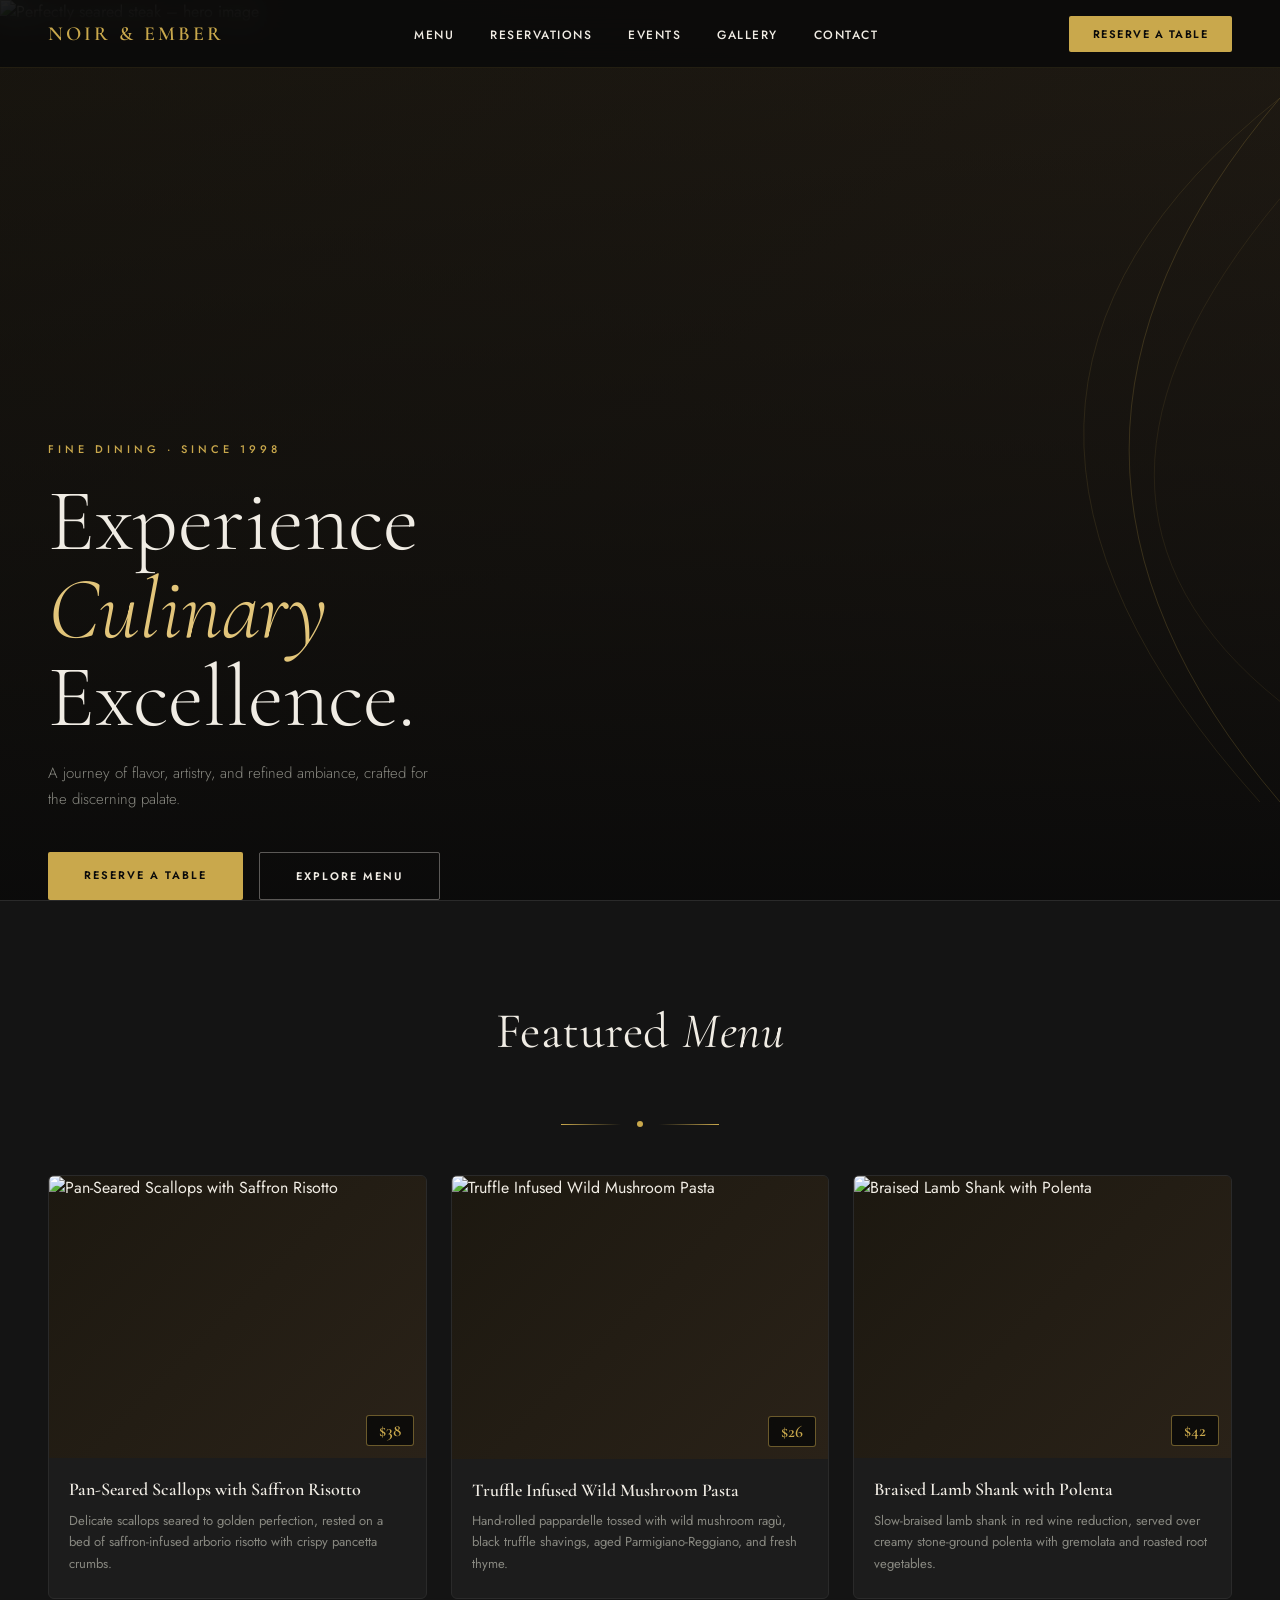
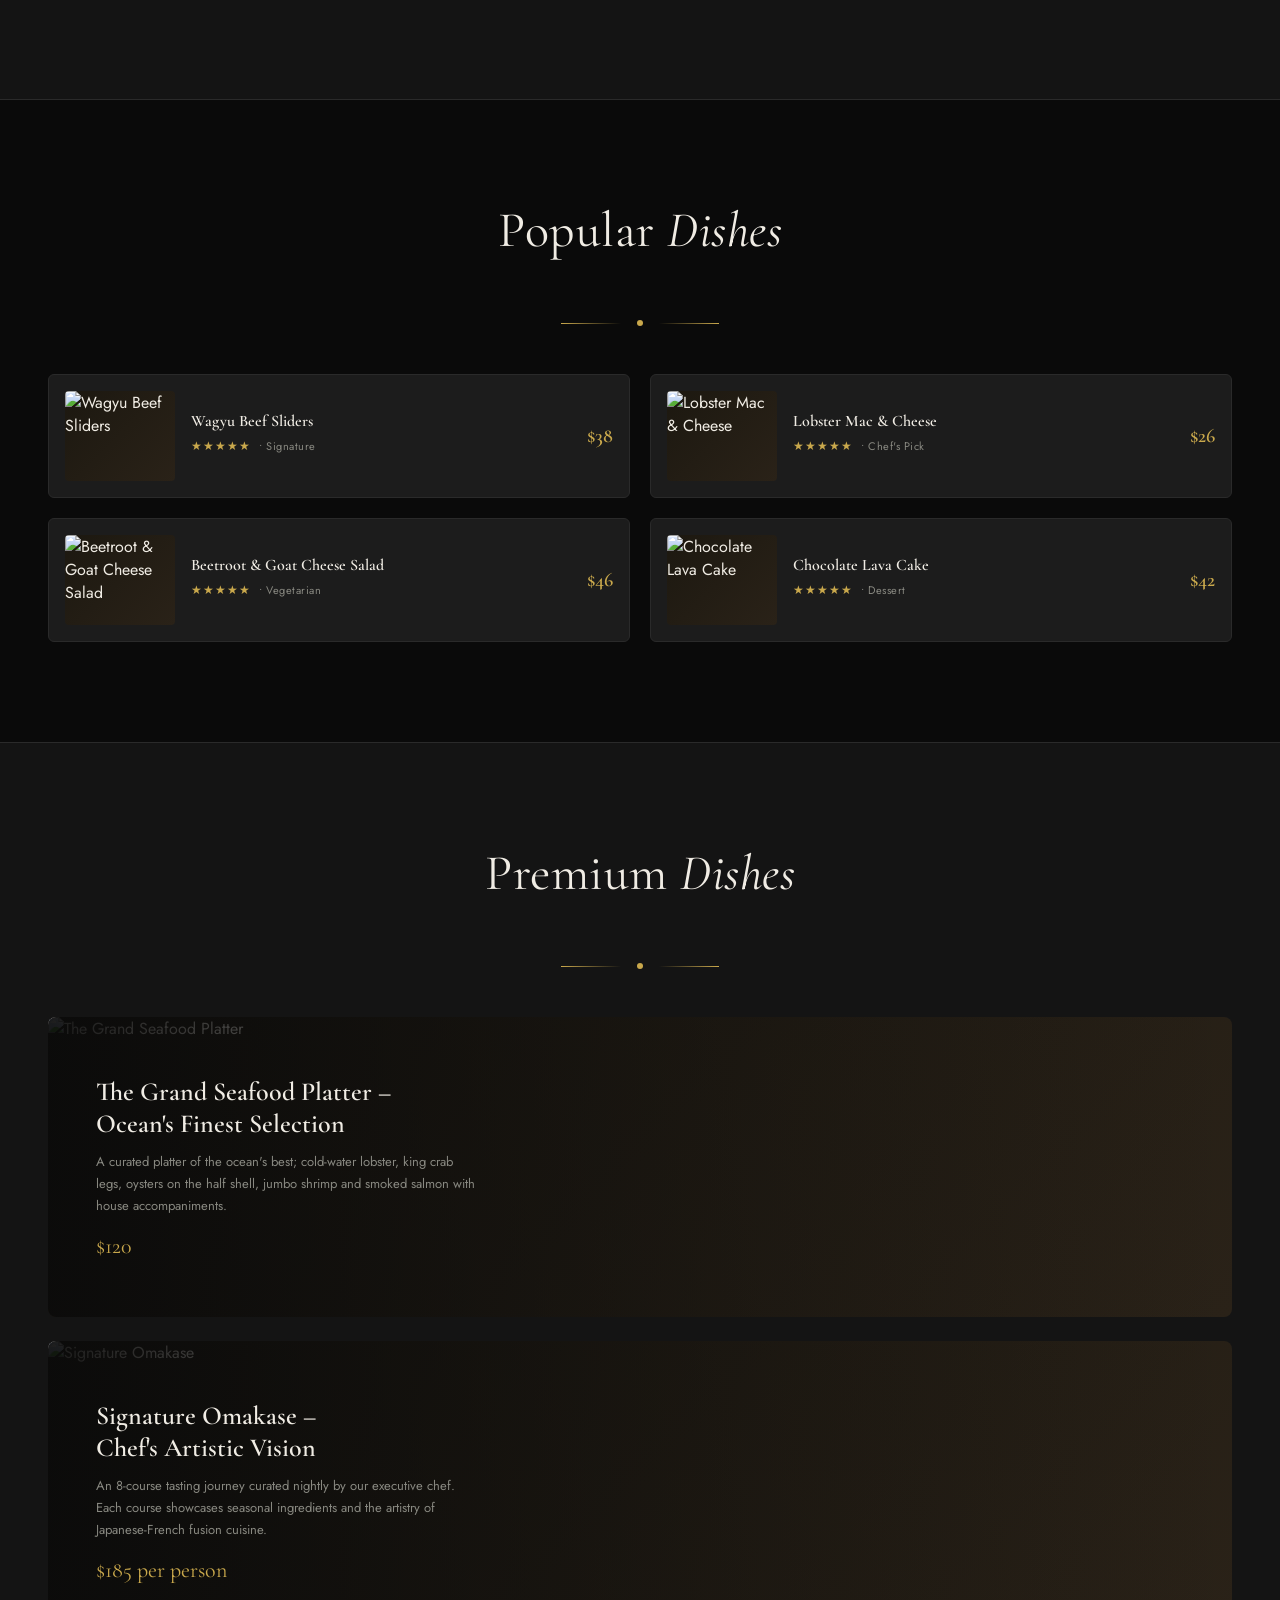
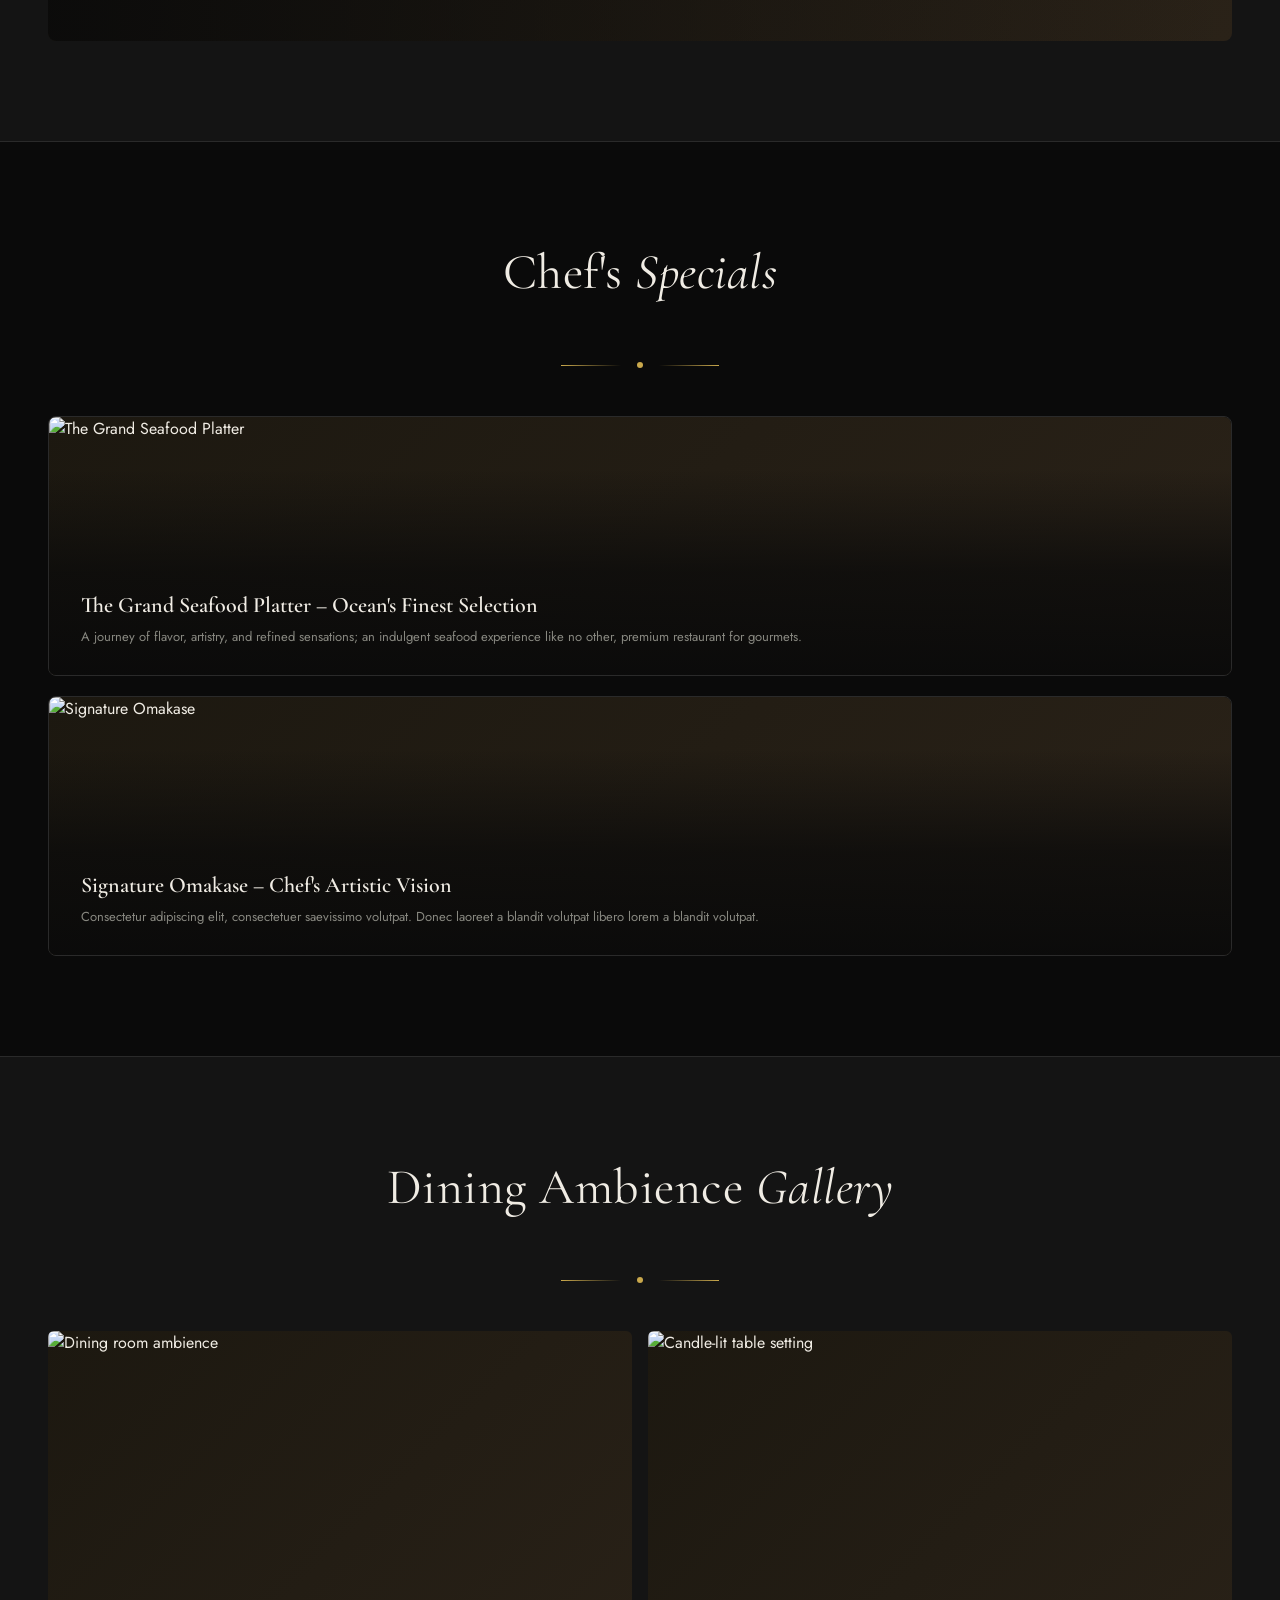
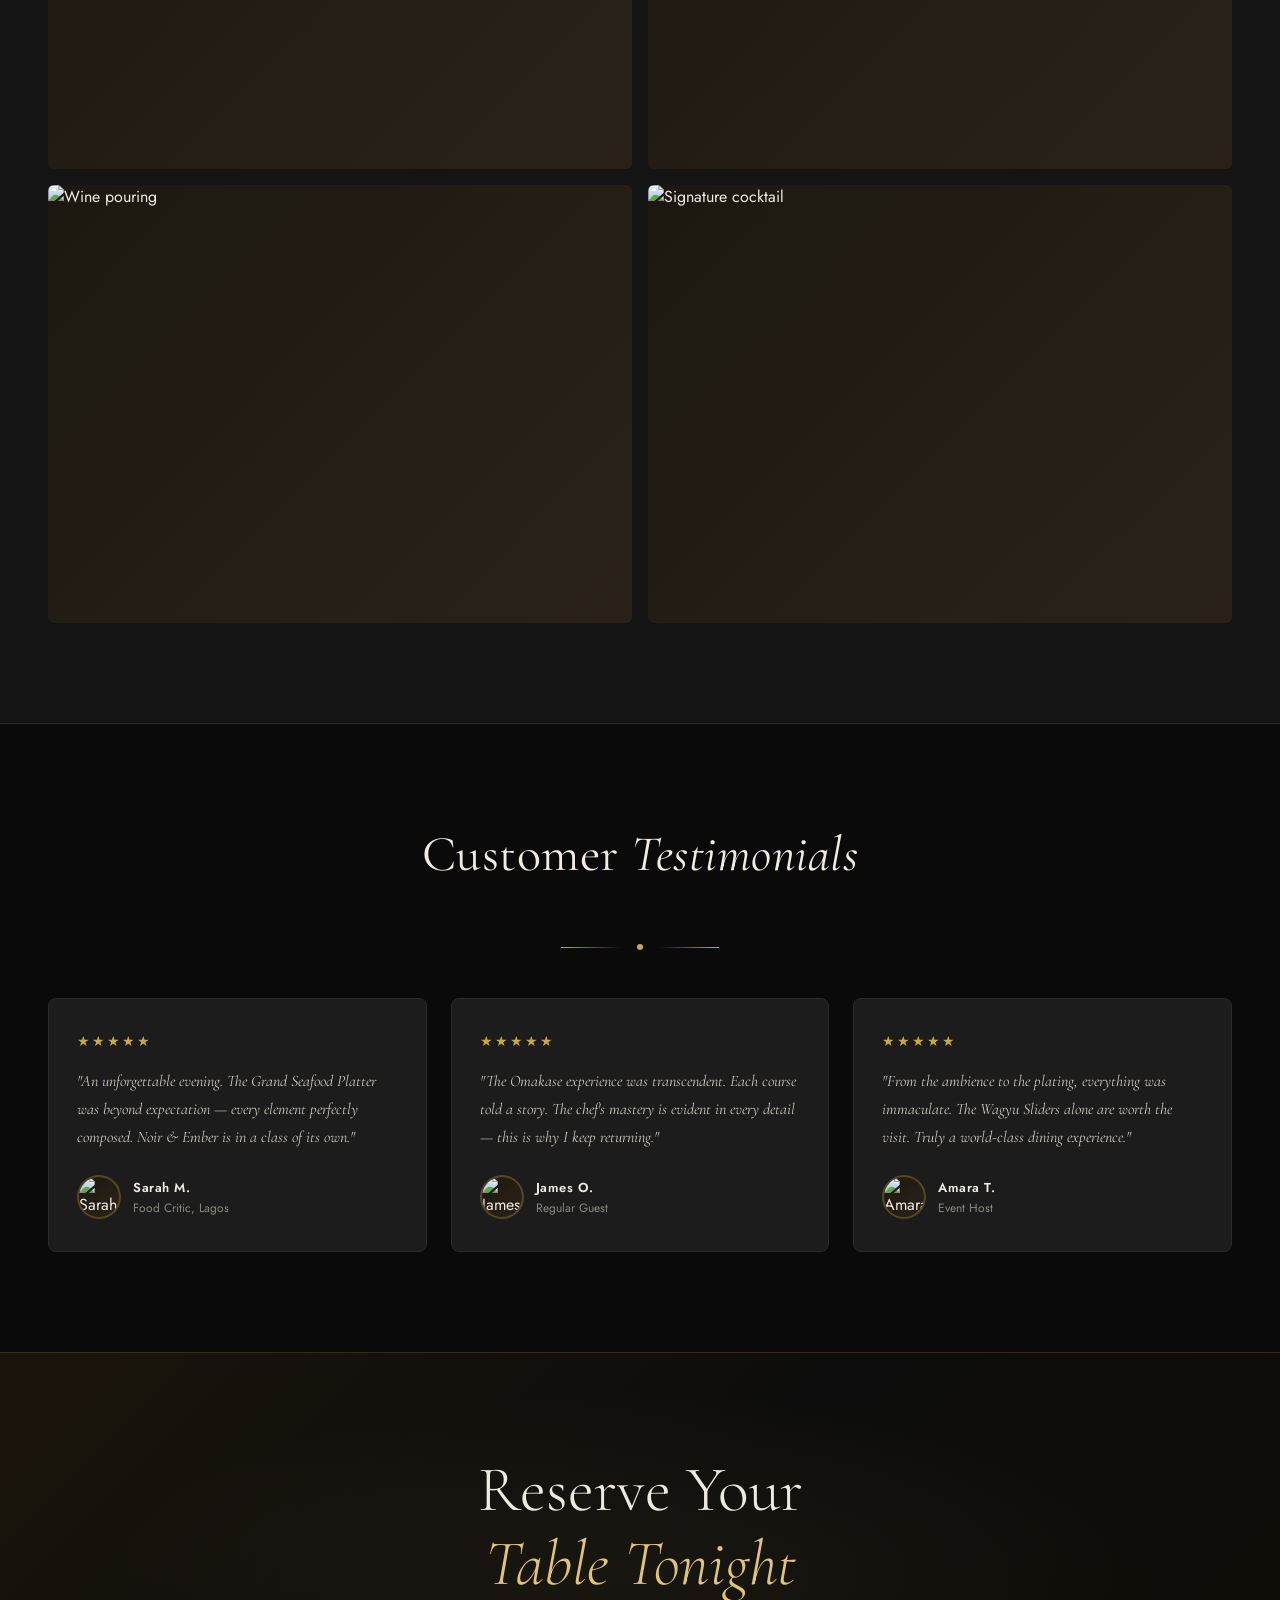
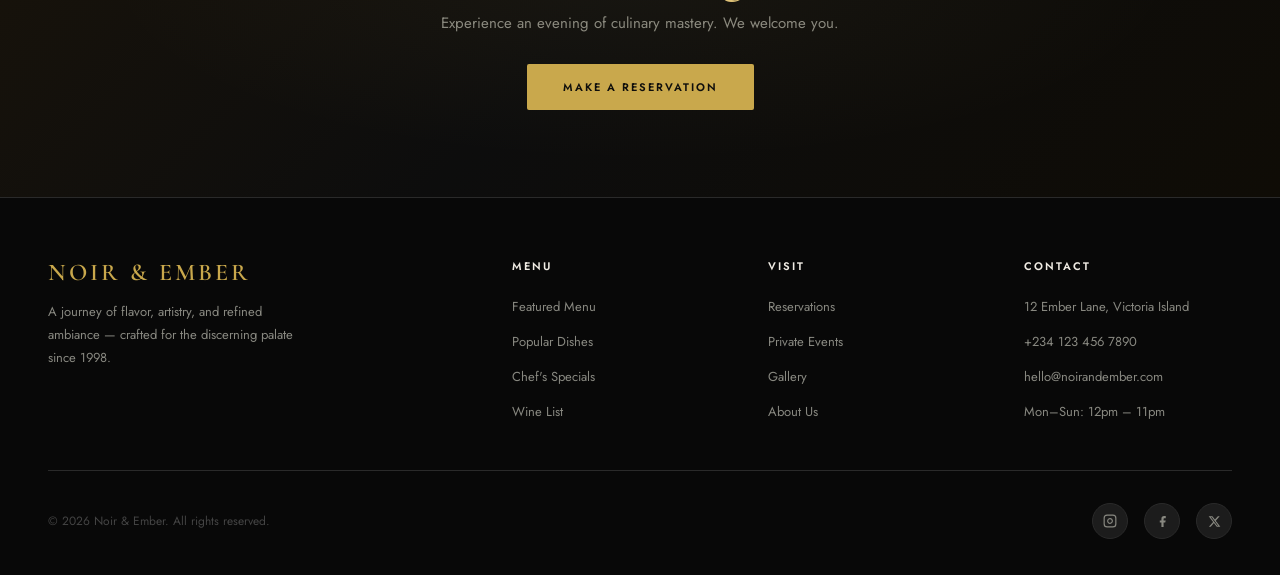
==== index.html @ 2bc7559c "Updated" ====
<!DOCTYPE html>
<html lang="en">
<head>
  <meta charset="UTF-8"/>
  <meta name="viewport" content="width=device-width, initial-scale=1.0"/>
  <title>Noir & Ember – Fine Dining</title>
  <link href="https://fonts.googleapis.com/css2?family=Cormorant+Garamond:ital,wght@0,300;0,400;0,600;0,700;1,300;1,400&family=Jost:wght@300;400;500;600&display=swap" rel="stylesheet"/>
  <style>
    *, *::before, *::after { box-sizing: border-box; margin: 0; padding: 0; }

    :root {
      --black:   #0a0a0a;
      --charcoal:#141414;
      --surface: #1c1c1c;
      --border:  #2a2a2a;
      --gold:    #c9a84c;
      --gold-lt: #e2c57a;
      --text:    #f0ece4;
      --muted:   #888880;
      --serif:   'Cormorant Garamond', Georgia, serif;
      --sans:    'Jost', sans-serif;
    }

    html { scroll-behavior: smooth; }

    body {
      font-family: var(--sans);
      background: var(--black);
      color: var(--text);
      min-height: 100vh;
      overflow-x: hidden;
    }

    img { display: block; }

    /* ═══════════════════════════
       NAVBAR
    ═══════════════════════════ */
    nav {
      position: fixed;
      top: 0; left: 0; right: 0;
      z-index: 200;
      display: flex;
      align-items: center;
      justify-content: space-between;
      padding: 0 48px;
      height: 68px;
      background: rgba(10,10,10,0.85);
      backdrop-filter: blur(16px);
      border-bottom: 1px solid rgba(201,168,76,0.12);
    }

    .nav-brand {
      font-family: var(--serif);
      font-weight: 600;
      font-size: 20px;
      letter-spacing: 3px;
      text-transform: uppercase;
      color: var(--gold);
      text-decoration: none;
    }

    .nav-links {
      display: flex;
      align-items: center;
      gap: 36px;
      list-style: none;
    }

    .nav-links a {
      font-family: var(--sans);
      font-size: 12px;
      font-weight: 500;
      letter-spacing: 1.5px;
      text-transform: uppercase;
      color: var(--text);
      text-decoration: none;
      transition: color 0.25s;
    }

    .nav-links a:hover { color: var(--gold); }

    .btn-reserve-nav {
      font-family: var(--sans);
      font-size: 11px;
      font-weight: 600;
      letter-spacing: 1.5px;
      text-transform: uppercase;
      color: var(--black);
      background: var(--gold);
      padding: 10px 24px;
      border: none;
      border-radius: 2px;
      cursor: pointer;
      text-decoration: none;
      transition: background 0.2s, transform 0.15s;
    }

    .btn-reserve-nav:hover { background: var(--gold-lt); transform: translateY(-1px); }

    /* ═══════════════════════════
       HERO
    ═══════════════════════════ */
    .hero {
      position: relative;
      height: 100vh;
      min-height: 700px;
      display: flex;
      align-items: flex-end;
      padding-bottom: 100px;
    }

    .hero-bg {
      position: absolute;
      inset: 0;
      width: 100%;
      height: 100%;
      object-fit: cover;
      object-position: center;
    }

    .hero-overlay {
      position: absolute;
      inset: 0;
      background: linear-gradient(
        to top,
        rgba(10,10,10,0.97) 0%,
        rgba(10,10,10,0.6)  45%,
        rgba(10,10,10,0.2)  100%
      );
    }

    /* decorative gold curves */
    .hero-decor {
      position: absolute;
      top: 0; right: 0;
      width: 55%;
      height: 100%;
      pointer-events: none;
      opacity: 0.25;
    }

    .hero-content {
      position: relative;
      z-index: 2;
      max-width: 640px;
      padding: 0 48px;
      animation: fadeUp 1s cubic-bezier(.22,1,.36,1) both;
    }

    @keyframes fadeUp {
      from { opacity: 0; transform: translateY(40px); }
      to   { opacity: 1; transform: translateY(0); }
    }

    .hero-eyebrow {
      font-family: var(--sans);
      font-size: 11px;
      font-weight: 500;
      letter-spacing: 4px;
      text-transform: uppercase;
      color: var(--gold);
      margin-bottom: 20px;
      animation: fadeUp 1s 0.1s cubic-bezier(.22,1,.36,1) both;
    }

    .hero h1 {
      font-family: var(--serif);
      font-weight: 300;
      font-size: clamp(52px, 7vw, 88px);
      line-height: 1.0;
      letter-spacing: -0.5px;
      color: var(--text);
      margin-bottom: 20px;
      animation: fadeUp 1s 0.2s cubic-bezier(.22,1,.36,1) both;
    }

    .hero h1 em {
      font-style: italic;
      color: var(--gold-lt);
    }

    .hero-sub {
      font-size: 15px;
      font-weight: 300;
      color: var(--muted);
      line-height: 1.7;
      margin-bottom: 40px;
      max-width: 400px;
      animation: fadeUp 1s 0.3s cubic-bezier(.22,1,.36,1) both;
    }

    .hero-btns {
      display: flex;
      gap: 16px;
      animation: fadeUp 1s 0.4s cubic-bezier(.22,1,.36,1) both;
    }

    .btn-primary {
      font-family: var(--sans);
      font-size: 11px;
      font-weight: 600;
      letter-spacing: 2px;
      text-transform: uppercase;
      color: var(--black);
      background: var(--gold);
      padding: 15px 36px;
      border: none;
      border-radius: 2px;
      cursor: pointer;
      text-decoration: none;
      transition: background 0.2s, transform 0.15s;
    }

    .btn-primary:hover { background: var(--gold-lt); transform: translateY(-2px); }

    .btn-outline {
      font-family: var(--sans);
      font-size: 11px;
      font-weight: 600;
      letter-spacing: 2px;
      text-transform: uppercase;
      color: var(--text);
      background: transparent;
      padding: 15px 36px;
      border: 1px solid rgba(240,236,228,0.35);
      border-radius: 2px;
      cursor: pointer;
      text-decoration: none;
      transition: border-color 0.2s, color 0.2s, transform 0.15s;
    }

    .btn-outline:hover { border-color: var(--gold); color: var(--gold); transform: translateY(-2px); }

    /* ═══════════════════════════
       SECTION COMMONS
    ═══════════════════════════ */
    section { padding: 100px 48px; }

    .section-title {
      font-family: var(--serif);
      font-weight: 400;
      font-size: clamp(32px, 4vw, 50px);
      text-align: center;
      color: var(--text);
      letter-spacing: 0.5px;
      margin-bottom: 60px;
    }

    .section-title span { color: var(--gold); font-style: italic; }

    .section-inner {
      max-width: 1280px;
      margin: 0 auto;
    }

    /* ═══════════════════════════
       FEATURED MENU
    ═══════════════════════════ */
    .featured-menu {
      background: var(--charcoal);
      border-top: 1px solid var(--border);
      border-bottom: 1px solid var(--border);
    }

    .menu-grid {
      display: grid;
      grid-template-columns: repeat(3, 1fr);
      gap: 24px;
    }

    .menu-card {
      position: relative;
      border-radius: 6px;
      overflow: hidden;
      background: var(--surface);
      border: 1px solid var(--border);
      cursor: pointer;
      transition: transform 0.35s ease, box-shadow 0.35s ease;
    }

    .menu-card:hover {
      transform: translateY(-8px);
      box-shadow: 0 24px 60px rgba(0,0,0,0.7);
    }

    .menu-card-img {
      position: relative;
      width: 100%;
      aspect-ratio: 4 / 3;
      overflow: hidden;
    }

    .menu-card-img img {
      width: 100%;
      height: 100%;
      object-fit: cover;
      transition: transform 0.5s ease;
    }

    .menu-card:hover .menu-card-img img { transform: scale(1.06); }

    .menu-price-badge {
      position: absolute;
      bottom: 12px;
      right: 12px;
      background: rgba(10,10,10,0.88);
      border: 1px solid rgba(201,168,76,0.5);
      color: var(--gold);
      font-family: var(--serif);
      font-size: 17px;
      font-weight: 600;
      padding: 4px 12px;
      border-radius: 3px;
      backdrop-filter: blur(8px);
    }

    .menu-card-body {
      padding: 20px 20px 24px;
    }

    .menu-card-body h3 {
      font-family: var(--serif);
      font-weight: 600;
      font-size: 18px;
      color: var(--text);
      margin-bottom: 8px;
      line-height: 1.3;
    }

    .menu-card-body p {
      font-size: 13px;
      color: var(--muted);
      line-height: 1.65;
    }

    /* ═══════════════════════════
       POPULAR DISHES
    ═══════════════════════════ */
    .popular-dishes { background: var(--black); }

    .popular-grid {
      display: grid;
      grid-template-columns: repeat(2, 1fr);
      gap: 20px;
    }

    .popular-card {
      display: flex;
      gap: 16px;
      align-items: center;
      background: var(--surface);
      border: 1px solid var(--border);
      border-radius: 6px;
      padding: 16px;
      cursor: pointer;
      transition: border-color 0.25s, transform 0.25s;
    }

    .popular-card:hover {
      border-color: rgba(201,168,76,0.4);
      transform: translateY(-3px);
    }

    .popular-card-img {
      width: 110px;
      height: 90px;
      border-radius: 4px;
      overflow: hidden;
      flex-shrink: 0;
    }

    .popular-card-img img {
      width: 100%;
      height: 100%;
      object-fit: cover;
      transition: transform 0.4s;
    }

    .popular-card:hover .popular-card-img img { transform: scale(1.07); }

    .popular-card-info { flex: 1; }

    .popular-card-info h4 {
      font-family: var(--serif);
      font-size: 16px;
      font-weight: 600;
      color: var(--text);
      margin-bottom: 6px;
    }

    .popular-stars {
      display: flex;
      align-items: center;
      gap: 8px;
      margin-bottom: 6px;
    }

    .stars { color: var(--gold); font-size: 12px; letter-spacing: 1px; }

    .popular-tag {
      font-size: 11px;
      color: var(--muted);
      letter-spacing: 0.5px;
    }

    .popular-price {
      font-family: var(--serif);
      font-size: 20px;
      font-weight: 600;
      color: var(--gold);
      text-align: right;
      white-space: nowrap;
    }

    /* ═══════════════════════════
       PREMIUM / CHEF'S SPECIALS
    ═══════════════════════════ */
    .premium-dishes {
      background: var(--charcoal);
      border-top: 1px solid var(--border);
      border-bottom: 1px solid var(--border);
    }

    .premium-stack {
      display: flex;
      flex-direction: column;
      gap: 24px;
    }

    .premium-card {
      position: relative;
      border-radius: 8px;
      overflow: hidden;
      height: 300px;
      cursor: pointer;
    }

    .premium-card img {
      width: 100%;
      height: 100%;
      object-fit: cover;
      transition: transform 0.6s ease;
    }

    .premium-card:hover img { transform: scale(1.04); }

    .premium-card-overlay {
      position: absolute;
      inset: 0;
      background: linear-gradient(to right, rgba(10,10,10,0.92) 0%, rgba(10,10,10,0.3) 60%, transparent 100%);
      display: flex;
      align-items: center;
      padding: 0 48px;
    }

    .premium-card-text h3 {
      font-family: var(--serif);
      font-weight: 600;
      font-size: 26px;
      color: var(--text);
      line-height: 1.25;
      margin-bottom: 10px;
    }

    .premium-card-text p {
      font-size: 13px;
      color: var(--muted);
      line-height: 1.7;
      max-width: 380px;
    }

    .premium-card-text .price-tag {
      display: inline-block;
      margin-top: 16px;
      font-family: var(--serif);
      font-size: 22px;
      color: var(--gold);
    }

    /* ═══════════════════════════
       CHEF'S SPECIALS
    ═══════════════════════════ */
    .chefs-specials { background: var(--black); }

    .specials-grid {
      display: flex;
      flex-direction: column;
      gap: 20px;
    }

    .special-card {
      position: relative;
      border-radius: 8px;
      overflow: hidden;
      height: 260px;
      cursor: pointer;
      border: 1px solid var(--border);
    }

    .special-card img {
      width: 100%;
      height: 100%;
      object-fit: cover;
      transition: transform 0.5s;
    }

    .special-card:hover img { transform: scale(1.05); }

    .special-card-overlay {
      position: absolute;
      inset: 0;
      background: linear-gradient(
        to bottom,
        transparent 20%,
        rgba(10,10,10,0.75) 60%,
        rgba(10,10,10,0.96) 100%
      );
      display: flex;
      flex-direction: column;
      justify-content: flex-end;
      padding: 28px 32px;
    }

    .special-card-overlay h3 {
      font-family: var(--serif);
      font-size: 22px;
      font-weight: 600;
      color: var(--text);
      margin-bottom: 8px;
    }

    .special-card-overlay p {
      font-size: 13px;
      color: var(--muted);
      line-height: 1.65;
    }

    /* ═══════════════════════════
       GALLERY
    ═══════════════════════════ */
    .gallery-section {
      background: var(--charcoal);
      border-top: 1px solid var(--border);
    }

    .gallery-grid {
      display: grid;
      grid-template-columns: repeat(2, 1fr);
      gap: 16px;
    }

    .gallery-item {
      border-radius: 6px;
      overflow: hidden;
      aspect-ratio: 4 / 3;
      cursor: pointer;
    }

    .gallery-item img {
      width: 100%;
      height: 100%;
      object-fit: cover;
      transition: transform 0.5s ease;
    }

    .gallery-item:hover img { transform: scale(1.06); }

    /* ═══════════════════════════
       TESTIMONIALS
    ═══════════════════════════ */
    .testimonials-section {
      background: var(--black);
      border-top: 1px solid var(--border);
    }

    .testimonials-grid {
      display: grid;
      grid-template-columns: repeat(3, 1fr);
      gap: 24px;
    }

    .testimonial-card {
      background: var(--surface);
      border: 1px solid var(--border);
      border-radius: 8px;
      padding: 32px 28px;
      transition: border-color 0.25s, transform 0.25s;
    }

    .testimonial-card:hover {
      border-color: rgba(201,168,76,0.3);
      transform: translateY(-4px);
    }

    .testimonial-stars {
      color: var(--gold);
      font-size: 14px;
      letter-spacing: 2px;
      margin-bottom: 16px;
    }

    .testimonial-text {
      font-family: var(--serif);
      font-size: 16px;
      font-style: italic;
      color: #ccc8c0;
      line-height: 1.75;
      margin-bottom: 24px;
    }

    .testimonial-author {
      display: flex;
      align-items: center;
      gap: 12px;
    }

    .testimonial-avatar {
      width: 44px;
      height: 44px;
      border-radius: 50%;
      overflow: hidden;
      border: 2px solid rgba(201,168,76,0.3);
      flex-shrink: 0;
    }

    .testimonial-avatar img {
      width: 100%;
      height: 100%;
      object-fit: cover;
    }

    .testimonial-name {
      font-size: 13px;
      font-weight: 600;
      color: var(--text);
      letter-spacing: 0.5px;
    }

    .testimonial-label {
      font-size: 12px;
      color: var(--muted);
      margin-top: 2px;
    }

    /* ═══════════════════════════
       RESERVATION BANNER
    ═══════════════════════════ */
    .reservation-banner {
      background: linear-gradient(135deg, #1a140a 0%, #0d0d0d 50%, #0f0c06 100%);
      border-top: 1px solid rgba(201,168,76,0.2);
      padding: 100px 48px;
      text-align: center;
      position: relative;
      overflow: hidden;
    }

    .reservation-banner::before {
      content: '';
      position: absolute;
      inset: 0;
      background: radial-gradient(ellipse 60% 60% at 50% 50%, rgba(201,168,76,0.06) 0%, transparent 70%);
      pointer-events: none;
    }

    .reservation-banner h2 {
      font-family: var(--serif);
      font-weight: 300;
      font-size: clamp(36px, 5vw, 64px);
      color: var(--text);
      margin-bottom: 12px;
      line-height: 1.15;
    }

    .reservation-banner h2 em { font-style: italic; color: var(--gold-lt); }

    .reservation-banner p {
      font-size: 15px;
      color: var(--muted);
      margin-bottom: 40px;
    }

    /* ═══════════════════════════
       FOOTER
    ═══════════════════════════ */
    footer {
      background: #080808;
      border-top: 1px solid var(--border);
      padding: 60px 48px 36px;
    }

    .footer-inner {
      max-width: 1280px;
      margin: 0 auto;
    }

    .footer-top {
      display: grid;
      grid-template-columns: 2fr 1fr 1fr 1fr;
      gap: 48px;
      padding-bottom: 48px;
      border-bottom: 1px solid var(--border);
      margin-bottom: 32px;
    }

    .footer-brand h3 {
      font-family: var(--serif);
      font-size: 24px;
      font-weight: 600;
      letter-spacing: 3px;
      text-transform: uppercase;
      color: var(--gold);
      margin-bottom: 14px;
    }

    .footer-brand p {
      font-size: 13px;
      color: var(--muted);
      line-height: 1.75;
      max-width: 260px;
    }

    .footer-col h4 {
      font-size: 11px;
      font-weight: 600;
      letter-spacing: 2px;
      text-transform: uppercase;
      color: var(--text);
      margin-bottom: 20px;
    }

    .footer-col ul { list-style: none; display: flex; flex-direction: column; gap: 12px; }

    .footer-col ul li a {
      font-size: 13px;
      color: var(--muted);
      text-decoration: none;
      transition: color 0.2s;
    }

    .footer-col ul li a:hover { color: var(--gold); }

    .footer-bottom {
      display: flex;
      align-items: center;
      justify-content: space-between;
    }

    .footer-copy { font-size: 12px; color: #444; }

    .footer-socials { display: flex; gap: 16px; }

    .social-btn {
      width: 36px;
      height: 36px;
      border-radius: 50%;
      border: 1px solid var(--border);
      background: var(--surface);
      display: flex;
      align-items: center;
      justify-content: center;
      color: var(--muted);
      text-decoration: none;
      font-size: 13px;
      transition: border-color 0.2s, color 0.2s;
    }

    .social-btn:hover { border-color: var(--gold); color: var(--gold); }

    /* ═══════════════════════════
       RESPONSIVE
    ═══════════════════════════ */
    @media (max-width: 1024px) {
      nav { padding: 0 32px; }
      section { padding: 80px 32px; }
      .menu-grid { grid-template-columns: repeat(2, 1fr); }
      .testimonials-grid { grid-template-columns: repeat(2, 1fr); }
      .footer-top { grid-template-columns: 1fr 1fr; gap: 32px; }
    }

    @media (max-width: 768px) {
      nav { padding: 0 24px; }
      .nav-links { display: none; }
      section { padding: 64px 24px; }
      .menu-grid { grid-template-columns: 1fr; }
      .popular-grid { grid-template-columns: 1fr; }
      .testimonials-grid { grid-template-columns: 1fr; }
      .hero-content { padding: 0 24px; }
      .premium-card-overlay { padding: 0 28px; }
      .reservation-banner { padding: 64px 24px; }
      footer { padding: 48px 24px 28px; }
      .footer-top { grid-template-columns: 1fr 1fr; gap: 28px; }
    }

    @media (max-width: 540px) {
      .footer-top { grid-template-columns: 1fr; }
      .footer-bottom { flex-direction: column; gap: 16px; }
      .gallery-grid { grid-template-columns: 1fr; }
    }

    /* ═══════════════════════════
       GOLD DIVIDER
    ═══════════════════════════ */
    .gold-divider {
      display: flex;
      align-items: center;
      justify-content: center;
      gap: 16px;
      margin-bottom: 48px;
    }

    .gold-divider-line {
      width: 60px;
      height: 1px;
      background: linear-gradient(to right, transparent, var(--gold));
    }

    .gold-divider-line.rev {
      background: linear-gradient(to left, transparent, var(--gold));
    }

    .gold-divider-dot {
      width: 6px;
      height: 6px;
      border-radius: 50%;
      background: var(--gold);
    }

    /* image fallback background */
    .img-placeholder {
      background: linear-gradient(135deg, #1c1810 0%, #2a2218 100%);
    }
  </style>
</head>
<body>

  <!-- ═══════════════════════════
       NAVBAR
  ═══════════════════════════ -->
  <nav>
    <a class="nav-brand" href="#">Noir &amp; Ember</a>
    <ul class="nav-links">
      <li><a href="#menu">Menu</a></li>
      <li><a href="#reservations">Reservations</a></li>
      <li><a href="#events">Events</a></li>
      <li><a href="#gallery">Gallery</a></li>
      <li><a href="#contact">Contact</a></li>
    </ul>
    <a href="#reservations" class="btn-reserve-nav">Reserve a Table</a>
  </nav>

  <!-- ═══════════════════════════
       HERO
  ═══════════════════════════ -->
  <section class="hero" style="padding:0;">
    <img class="hero-bg img-placeholder"
      src="https://images.unsplash.com/photo-1546833999-b9f581a1996d?w=1600&auto=format&fit=crop"
      alt="Perfectly seared steak – hero image"/>
    <div class="hero-overlay"></div>

    <!-- decorative SVG curves -->
    <svg class="hero-decor" viewBox="0 0 700 700" fill="none" xmlns="http://www.w3.org/2000/svg">
      <path d="M700 0 Q 400 350 700 700" stroke="#c9a84c" stroke-width="0.8" fill="none"/>
      <path d="M700 0 Q 320 300 680 700" stroke="#c9a84c" stroke-width="0.5" fill="none"/>
      <path d="M700 100 Q 450 400 700 600" stroke="#c9a84c" stroke-width="0.4" fill="none"/>
    </svg>

    <div class="hero-content">
      <p class="hero-eyebrow">Fine Dining · Since 1998</p>
      <h1>Experience<br><em>Culinary</em><br>Excellence.</h1>
      <p class="hero-sub">A journey of flavor, artistry, and refined ambiance, crafted for the discerning palate.</p>
      <div class="hero-btns">
        <a href="#reservations" class="btn-primary">Reserve a Table</a>
        <a href="#menu" class="btn-outline">Explore Menu</a>
      </div>
    </div>
  </section>

  <!-- ═══════════════════════════
       FEATURED MENU
  ═══════════════════════════ -->
  <section class="featured-menu" id="menu">
    <div class="section-inner">
      <h2 class="section-title">Featured <em>Menu</em></h2>
      <div class="gold-divider">
        <span class="gold-divider-line rev"></span>
        <span class="gold-divider-dot"></span>
        <span class="gold-divider-line"></span>
      </div>

      <div class="menu-grid">

        <div class="menu-card">
          <div class="menu-card-img img-placeholder">
            <img src="https://images.unsplash.com/photo-1550367083-9fa5411cb303?w=700&auto=format&fit=crop"
              alt="Pan-Seared Scallops with Saffron Risotto"/>
            <span class="menu-price-badge">$38</span>
          </div>
          <div class="menu-card-body">
            <h3>Pan-Seared Scallops with Saffron Risotto</h3>
            <p>Delicate scallops seared to golden perfection, rested on a bed of saffron-infused arborio risotto with crispy pancetta crumbs.</p>
          </div>
        </div>

        <div class="menu-card">
          <div class="menu-card-img img-placeholder">
            <img src="https://images.unsplash.com/photo-1548943487-a2e4e43b4853?w=700&auto=format&fit=crop"
              alt="Truffle Infused Wild Mushroom Pasta"/>
            <span class="menu-price-badge">$26</span>
          </div>
          <div class="menu-card-body">
            <h3>Truffle Infused Wild Mushroom Pasta</h3>
            <p>Hand-rolled pappardelle tossed with wild mushroom ragù, black truffle shavings, aged Parmigiano-Reggiano, and fresh thyme.</p>
          </div>
        </div>

        <div class="menu-card">
          <div class="menu-card-img img-placeholder">
            <img src="https://images.unsplash.com/photo-1544025162-d76694265947?w=700&auto=format&fit=crop"
              alt="Braised Lamb Shank with Polenta"/>
            <span class="menu-price-badge">$42</span>
          </div>
          <div class="menu-card-body">
            <h3>Braised Lamb Shank with Polenta</h3>
            <p>Slow-braised lamb shank in red wine reduction, served over creamy stone-ground polenta with gremolata and roasted root vegetables.</p>
          </div>
        </div>

      </div>
    </div>
  </section>

  <!-- ═══════════════════════════
       POPULAR DISHES
  ═══════════════════════════ -->
  <section class="popular-dishes">
    <div class="section-inner">
      <h2 class="section-title">Popular <em>Dishes</em></h2>
      <div class="gold-divider">
        <span class="gold-divider-line rev"></span>
        <span class="gold-divider-dot"></span>
        <span class="gold-divider-line"></span>
      </div>

      <div class="popular-grid">

        <div class="popular-card">
          <div class="popular-card-img img-placeholder">
            <img src="https://images.unsplash.com/photo-1568901346375-23c9450c58cd?w=400&auto=format&fit=crop"
              alt="Wagyu Beef Sliders"/>
          </div>
          <div class="popular-card-info">
            <h4>Wagyu Beef Sliders</h4>
            <div class="popular-stars">
              <span class="stars">★★★★★</span>
              <span class="popular-tag">• Signature</span>
            </div>
          </div>
          <div class="popular-price">$38</div>
        </div>

        <div class="popular-card">
          <div class="popular-card-img img-placeholder">
            <img src="https://images.unsplash.com/photo-1551504734-5ee1c4a1479b?w=400&auto=format&fit=crop"
              alt="Lobster Mac & Cheese"/>
          </div>
          <div class="popular-card-info">
            <h4>Lobster Mac &amp; Cheese</h4>
            <div class="popular-stars">
              <span class="stars">★★★★★</span>
              <span class="popular-tag">• Chef's Pick</span>
            </div>
          </div>
          <div class="popular-price">$26</div>
        </div>

        <div class="popular-card">
          <div class="popular-card-img img-placeholder">
            <img src="https://images.unsplash.com/photo-1512621776951-a57141f2eefd?w=400&auto=format&fit=crop"
              alt="Beetroot & Goat Cheese Salad"/>
          </div>
          <div class="popular-card-info">
            <h4>Beetroot &amp; Goat Cheese Salad</h4>
            <div class="popular-stars">
              <span class="stars">★★★★★</span>
              <span class="popular-tag">• Vegetarian</span>
            </div>
          </div>
          <div class="popular-price">$46</div>
        </div>

        <div class="popular-card">
          <div class="popular-card-img img-placeholder">
            <img src="https://images.unsplash.com/photo-1563805042-7684c019e1cb?w=400&auto=format&fit=crop"
              alt="Chocolate Lava Cake"/>
          </div>
          <div class="popular-card-info">
            <h4>Chocolate Lava Cake</h4>
            <div class="popular-stars">
              <span class="stars">★★★★★</span>
              <span class="popular-tag">• Dessert</span>
            </div>
          </div>
          <div class="popular-price">$42</div>
        </div>

      </div>
    </div>
  </section>

  <!-- ═══════════════════════════
       PREMIUM DISHES
  ═══════════════════════════ -->
  <section class="premium-dishes">
    <div class="section-inner">
      <h2 class="section-title">Premium <em>Dishes</em></h2>
      <div class="gold-divider">
        <span class="gold-divider-line rev"></span>
        <span class="gold-divider-dot"></span>
        <span class="gold-divider-line"></span>
      </div>

      <div class="premium-stack">

        <div class="premium-card">
          <img class="img-placeholder"
            src="https://images.unsplash.com/photo-1559339352-11d035aa65de?w=1400&auto=format&fit=crop"
            alt="The Grand Seafood Platter"/>
          <div class="premium-card-overlay">
            <div class="premium-card-text">
              <h3>The Grand Seafood Platter –<br>Ocean's Finest Selection</h3>
              <p>A curated platter of the ocean's best; cold-water lobster, king crab legs, oysters on the half shell, jumbo shrimp and smoked salmon with house accompaniments.</p>
              <span class="price-tag">$120</span>
            </div>
          </div>
        </div>

        <div class="premium-card">
          <img class="img-placeholder"
            src="https://images.unsplash.com/photo-1579871494447-9811cf80d66c?w=1400&auto=format&fit=crop"
            alt="Signature Omakase"/>
          <div class="premium-card-overlay">
            <div class="premium-card-text">
              <h3>Signature Omakase –<br>Chef's Artistic Vision</h3>
              <p>An 8-course tasting journey curated nightly by our executive chef. Each course showcases seasonal ingredients and the artistry of Japanese-French fusion cuisine.</p>
              <span class="price-tag">$185 per person</span>
            </div>
          </div>
        </div>

      </div>
    </div>
  </section>

  <!-- ═══════════════════════════
       CHEF'S SPECIALS
  ═══════════════════════════ -->
  <section class="chefs-specials" id="events">
    <div class="section-inner">
      <h2 class="section-title">Chef's <em>Specials</em></h2>
      <div class="gold-divider">
        <span class="gold-divider-line rev"></span>
        <span class="gold-divider-dot"></span>
        <span class="gold-divider-line"></span>
      </div>

      <div class="specials-grid">

        <div class="special-card">
          <img class="img-placeholder"
            src="https://images.unsplash.com/photo-1559339352-11d035aa65de?w=1200&auto=format&fit=crop"
            alt="The Grand Seafood Platter"/>
          <div class="special-card-overlay">
            <h3>The Grand Seafood Platter – Ocean's Finest Selection</h3>
            <p>A journey of flavor, artistry, and refined sensations; an indulgent seafood experience like no other, premium restaurant for gourmets.</p>
          </div>
        </div>

        <div class="special-card">
          <img class="img-placeholder"
            src="https://images.unsplash.com/photo-1579871494447-9811cf80d66c?w=1200&auto=format&fit=crop"
            alt="Signature Omakase"/>
          <div class="special-card-overlay">
            <h3>Signature Omakase – Chef's Artistic Vision</h3>
            <p>Consectetur adipiscing elit, consectetuer saevissimo volutpat. Donec laoreet a blandit volutpat libero lorem a blandit volutpat.</p>
          </div>
        </div>

      </div>
    </div>
  </section>

  <!-- ═══════════════════════════
       DINING AMBIENCE GALLERY
  ═══════════════════════════ -->
  <section class="gallery-section" id="gallery">
    <div class="section-inner">
      <h2 class="section-title">Dining Ambience <em>Gallery</em></h2>
      <div class="gold-divider">
        <span class="gold-divider-line rev"></span>
        <span class="gold-divider-dot"></span>
        <span class="gold-divider-line"></span>
      </div>

      <div class="gallery-grid">
        <div class="gallery-item img-placeholder">
          <img src="https://images.unsplash.com/photo-1517248135467-4c7edcad34c4?w=800&auto=format&fit=crop"
            alt="Dining room ambience"/>
        </div>
        <div class="gallery-item img-placeholder">
          <img src="https://images.unsplash.com/photo-1414235077428-338989a2e8c0?w=800&auto=format&fit=crop"
            alt="Candle-lit table setting"/>
        </div>
        <div class="gallery-item img-placeholder">
          <img src="https://images.unsplash.com/photo-1510812431401-41d2bd2722f3?w=800&auto=format&fit=crop"
            alt="Wine pouring"/>
        </div>
        <div class="gallery-item img-placeholder">
          <img src="https://images.unsplash.com/photo-1514362545857-3bc16c4c7d1b?w=800&auto=format&fit=crop"
            alt="Signature cocktail"/>
        </div>
      </div>
    </div>
  </section>

  <!-- ═══════════════════════════
       CUSTOMER TESTIMONIALS
  ═══════════════════════════ -->
  <section class="testimonials-section">
    <div class="section-inner">
      <h2 class="section-title">Customer <em>Testimonials</em></h2>
      <div class="gold-divider">
        <span class="gold-divider-line rev"></span>
        <span class="gold-divider-dot"></span>
        <span class="gold-divider-line"></span>
      </div>

      <div class="testimonials-grid">

        <div class="testimonial-card">
          <div class="testimonial-stars">★★★★★</div>
          <p class="testimonial-text">"An unforgettable evening. The Grand Seafood Platter was beyond expectation — every element perfectly composed. Noir &amp; Ember is in a class of its own."</p>
          <div class="testimonial-author">
            <div class="testimonial-avatar img-placeholder">
              <img src="https://images.unsplash.com/photo-1494790108377-be9c29b29330?w=100&auto=format&fit=crop&q=80"
                alt="Sarah M."/>
            </div>
            <div>
              <div class="testimonial-name">Sarah M.</div>
              <div class="testimonial-label">Food Critic, Lagos</div>
            </div>
          </div>
        </div>

        <div class="testimonial-card">
          <div class="testimonial-stars">★★★★★</div>
          <p class="testimonial-text">"The Omakase experience was transcendent. Each course told a story. The chef's mastery is evident in every detail — this is why I keep returning."</p>
          <div class="testimonial-author">
            <div class="testimonial-avatar img-placeholder">
              <img src="https://images.unsplash.com/photo-1507003211169-0a1dd7228f2d?w=100&auto=format&fit=crop&q=80"
                alt="James O."/>
            </div>
            <div>
              <div class="testimonial-name">James O.</div>
              <div class="testimonial-label">Regular Guest</div>
            </div>
          </div>
        </div>

        <div class="testimonial-card">
          <div class="testimonial-stars">★★★★★</div>
          <p class="testimonial-text">"From the ambience to the plating, everything was immaculate. The Wagyu Sliders alone are worth the visit. Truly a world-class dining experience."</p>
          <div class="testimonial-author">
            <div class="testimonial-avatar img-placeholder">
              <img src="https://images.unsplash.com/photo-1438761681033-6461ffad8d80?w=100&auto=format&fit=crop&q=80"
                alt="Amara T."/>
            </div>
            <div>
              <div class="testimonial-name">Amara T.</div>
              <div class="testimonial-label">Event Host</div>
            </div>
          </div>
        </div>

      </div>
    </div>
  </section>

  <!-- ═══════════════════════════
       RESERVATION BANNER
  ═══════════════════════════ -->
  <section class="reservation-banner" id="reservations">
    <h2>Reserve Your<br><em>Table Tonight</em></h2>
    <p>Experience an evening of culinary mastery. We welcome you.</p>
    <a href="tel:+2341234567890" class="btn-primary">Make a Reservation</a>
  </section>

  <!-- ═══════════════════════════
       FOOTER
  ═══════════════════════════ -->
  <footer id="contact">
    <div class="footer-inner">
      <div class="footer-top">
        <div class="footer-brand">
          <h3>Noir &amp; Ember</h3>
          <p>A journey of flavor, artistry, and refined ambiance — crafted for the discerning palate since 1998.</p>
        </div>
        <div class="footer-col">
          <h4>Menu</h4>
          <ul>
            <li><a href="#">Featured Menu</a></li>
            <li><a href="#">Popular Dishes</a></li>
            <li><a href="#">Chef's Specials</a></li>
            <li><a href="#">Wine List</a></li>
          </ul>
        </div>
        <div class="footer-col">
          <h4>Visit</h4>
          <ul>
            <li><a href="#">Reservations</a></li>
            <li><a href="#">Private Events</a></li>
            <li><a href="#">Gallery</a></li>
            <li><a href="#">About Us</a></li>
          </ul>
        </div>
        <div class="footer-col">
          <h4>Contact</h4>
          <ul>
            <li><a href="#">12 Ember Lane, Victoria Island</a></li>
            <li><a href="tel:+2341234567890">+234 123 456 7890</a></li>
            <li><a href="mailto:hello@noirandember.com">hello@noirandember.com</a></li>
            <li><a href="#">Mon–Sun: 12pm – 11pm</a></li>
          </ul>
        </div>
      </div>

      <div class="footer-bottom">
        <span class="footer-copy">© 2026 Noir &amp; Ember. All rights reserved.</span>
        <div class="footer-socials">
          <a href="#" class="social-btn" aria-label="Instagram">
            <svg width="14" height="14" viewBox="0 0 24 24" fill="none" stroke="currentColor" stroke-width="2"><rect x="2" y="2" width="20" height="20" rx="5"/><path d="M16 11.37A4 4 0 1 1 12.63 8 4 4 0 0 1 16 11.37z"/><line x1="17.5" y1="6.5" x2="17.51" y2="6.5"/></svg>
          </a>
          <a href="#" class="social-btn" aria-label="Facebook">
            <svg width="13" height="13" viewBox="0 0 24 24" fill="currentColor"><path d="M18 2h-3a5 5 0 0 0-5 5v3H7v4h3v8h4v-8h3l1-4h-4V7a1 1 0 0 1 1-1h3z"/></svg>
          </a>
          <a href="#" class="social-btn" aria-label="Twitter">
            <svg width="13" height="13" viewBox="0 0 24 24" fill="currentColor"><path d="M18.244 2.25h3.308l-7.227 8.26 8.502 11.24H16.17l-5.214-6.817L4.99 21.75H1.68l7.73-8.835L1.254 2.25H8.08l4.713 6.231zm-1.161 17.52h1.833L7.084 4.126H5.117z"/></svg>
          </a>
        </div>
      </div>
    </div>
  </footer>

</body>
</html>
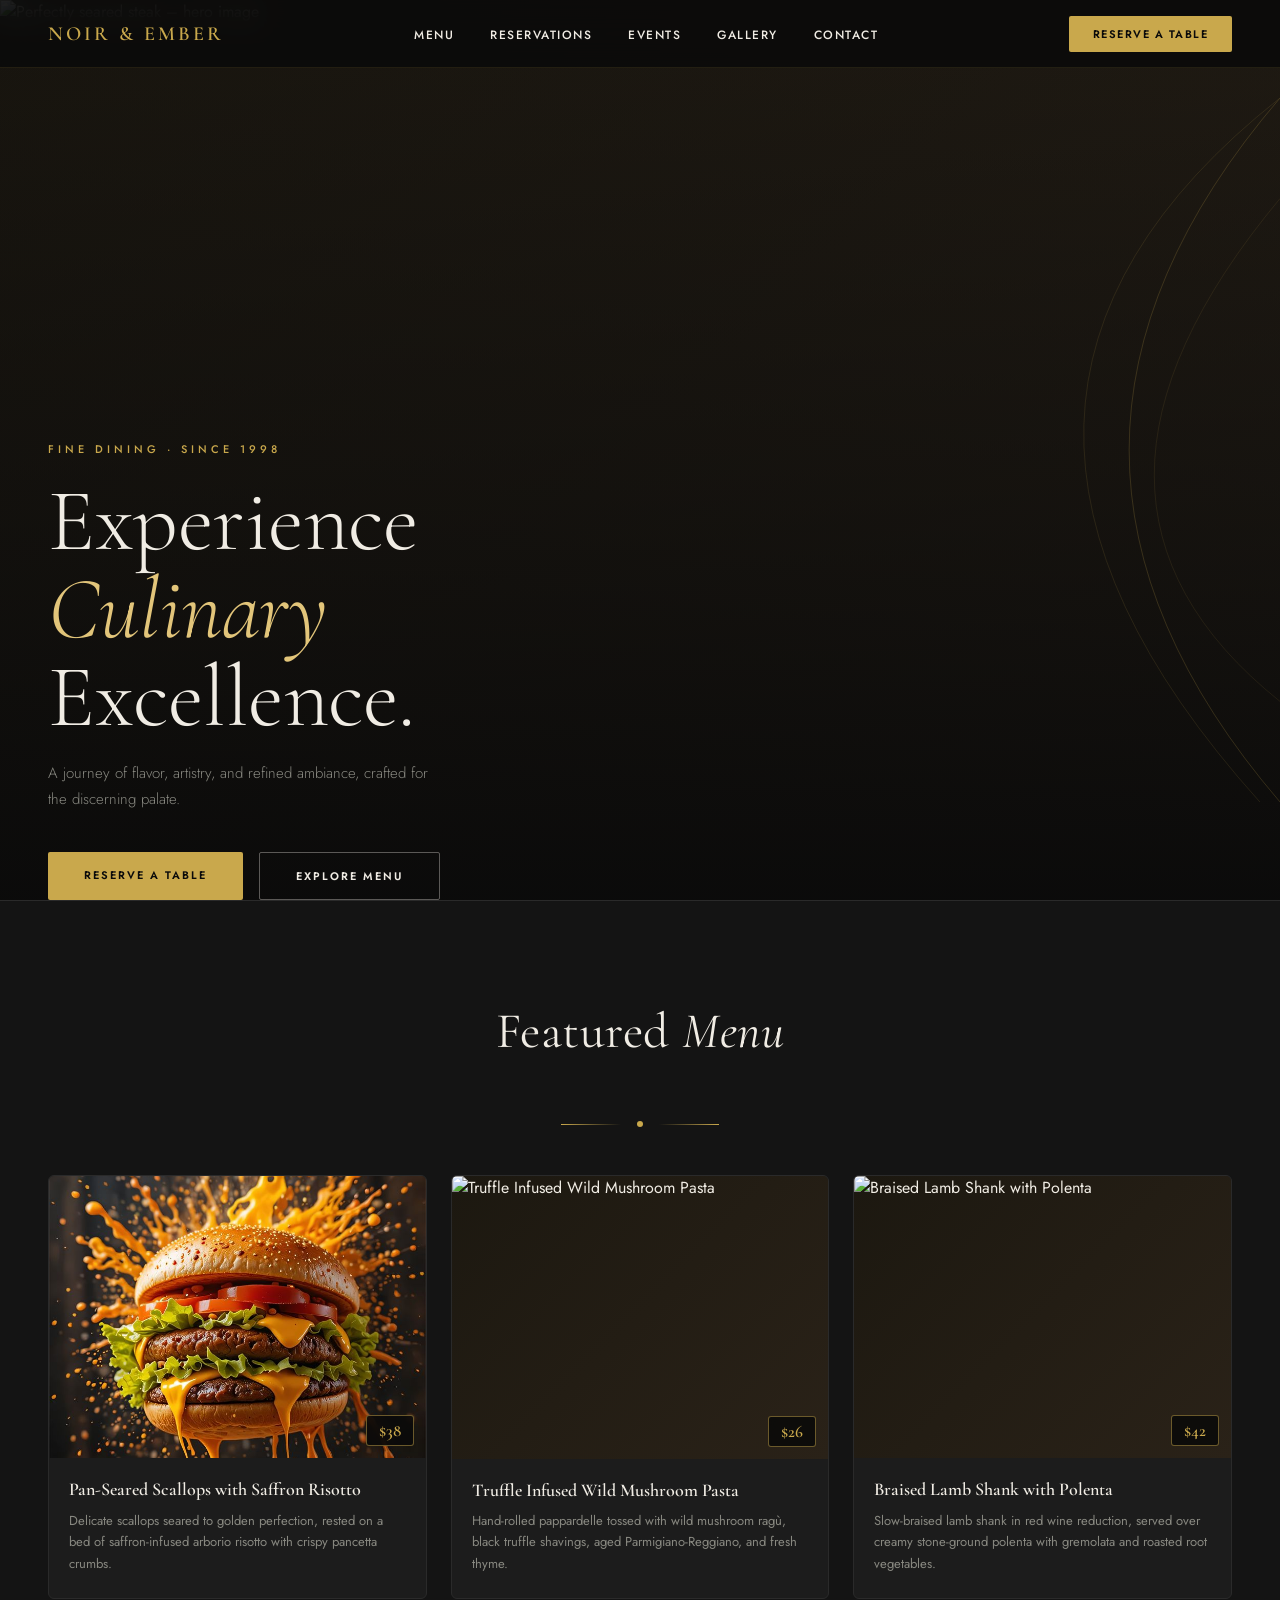
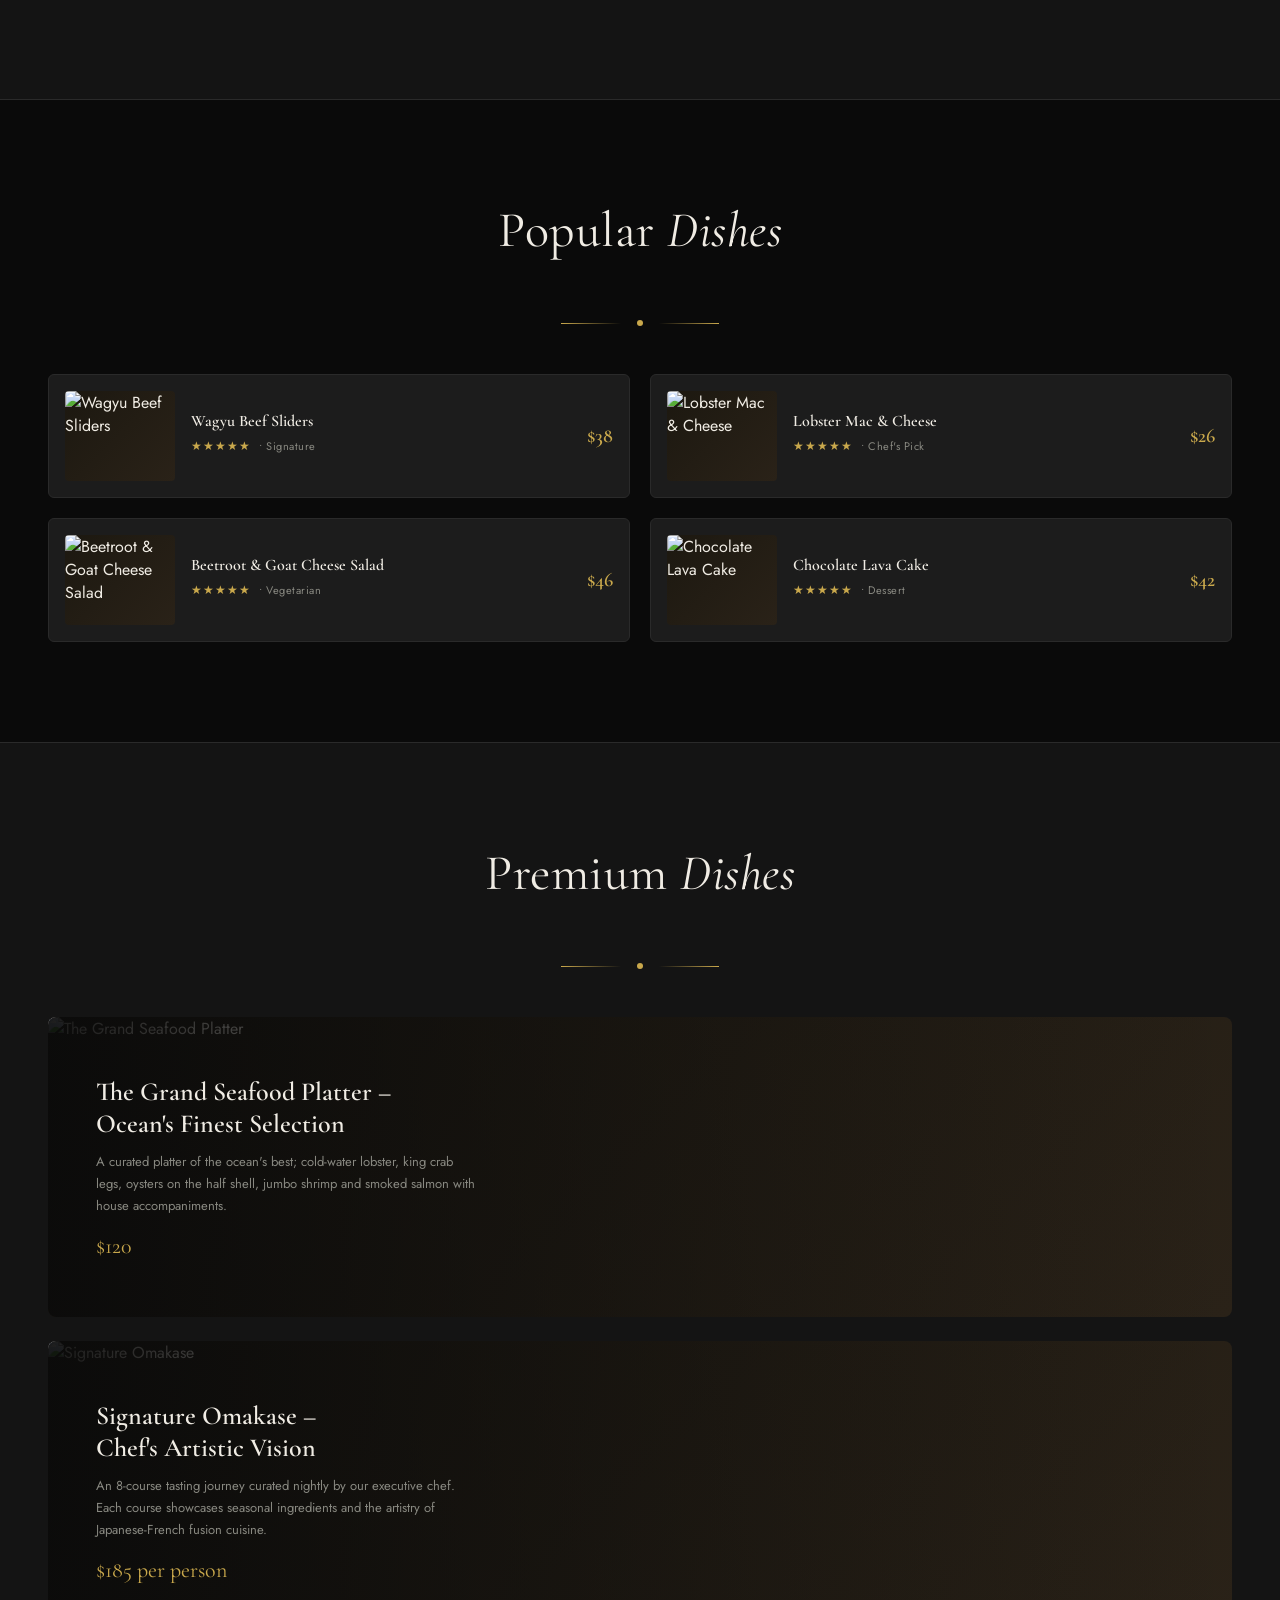
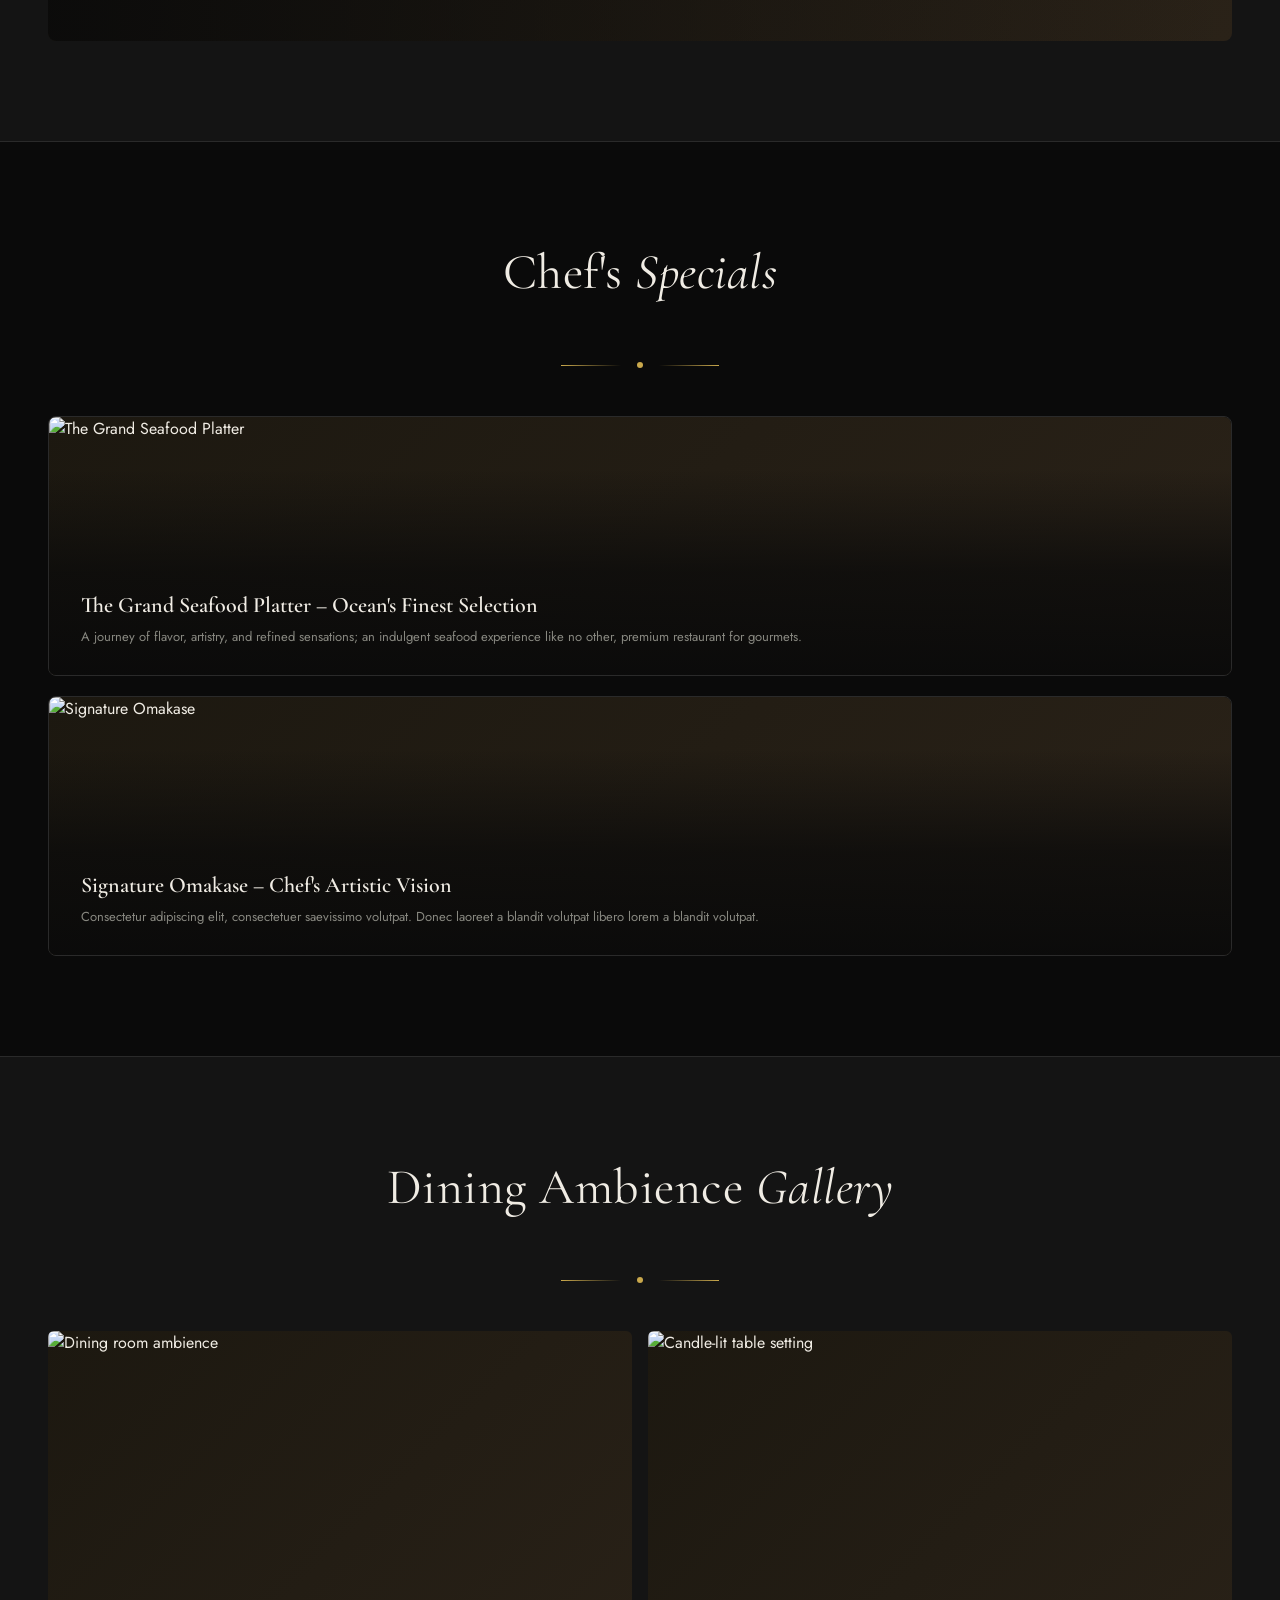
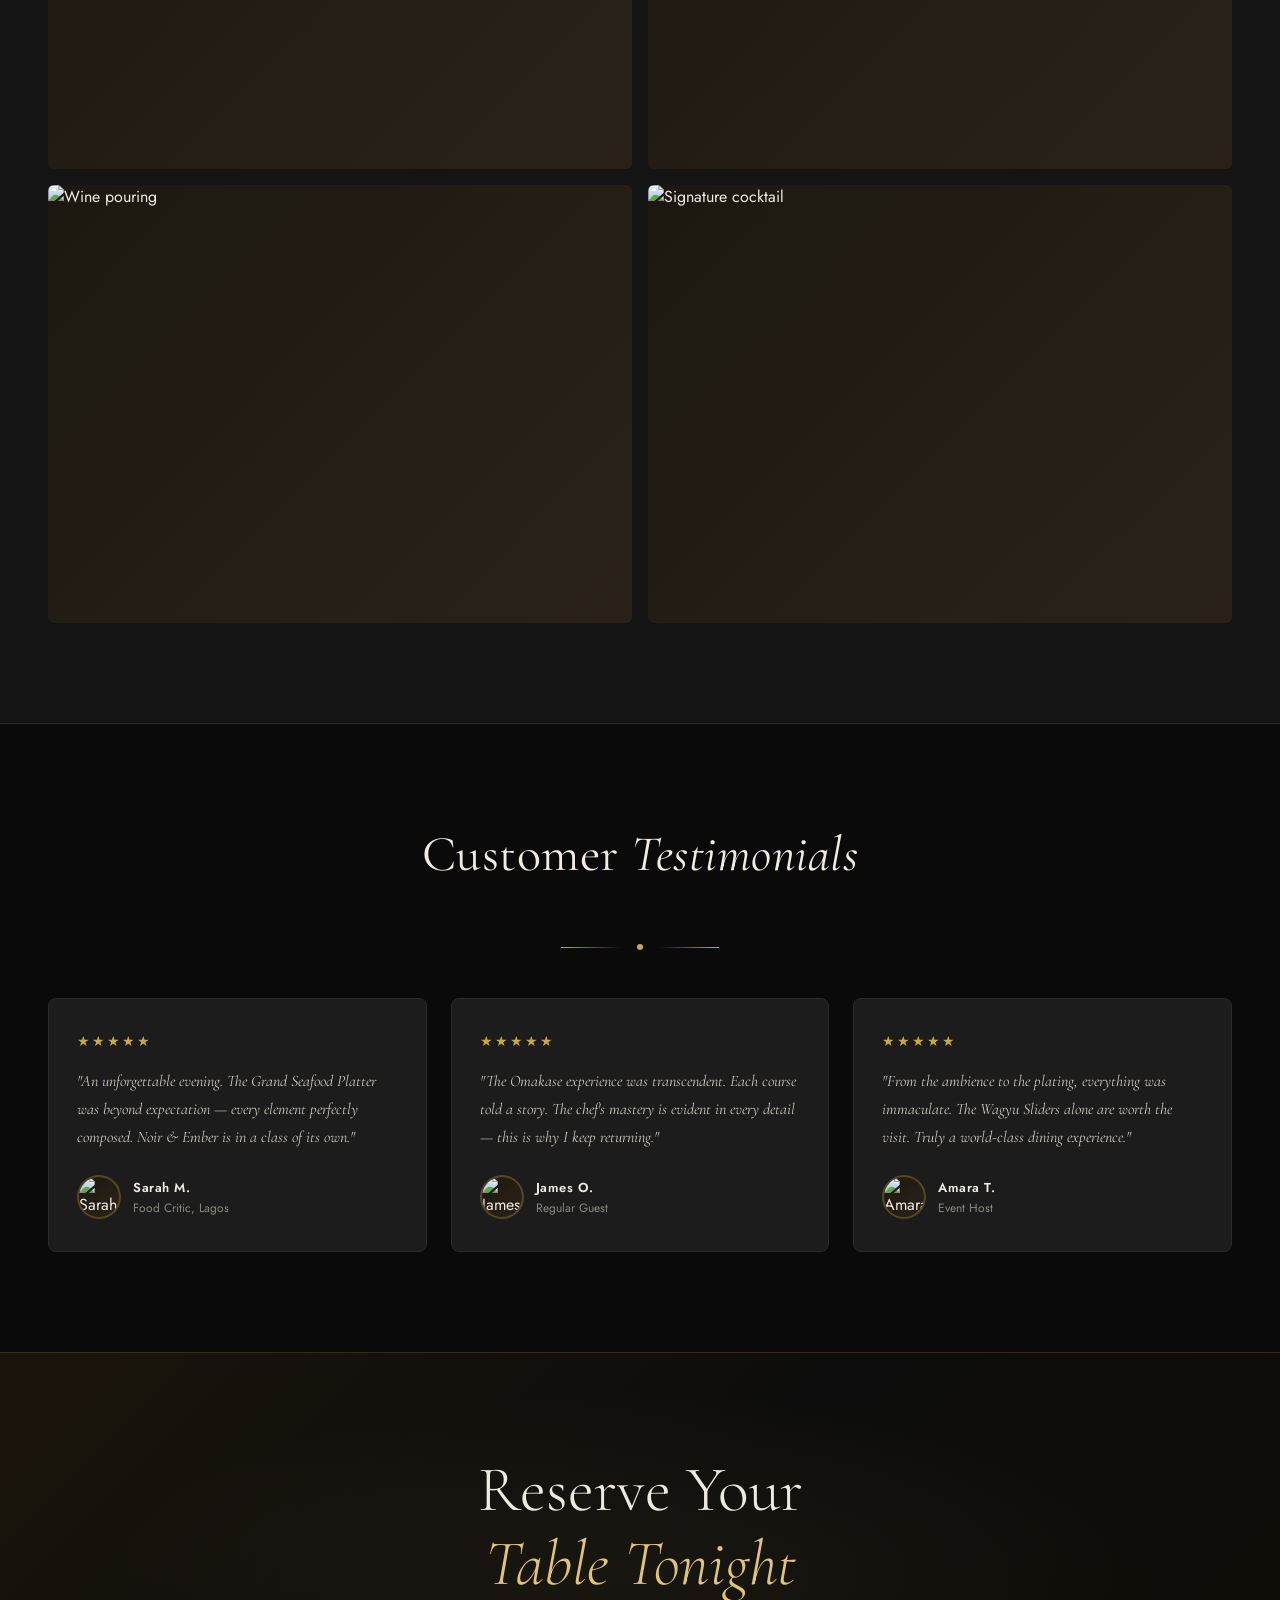
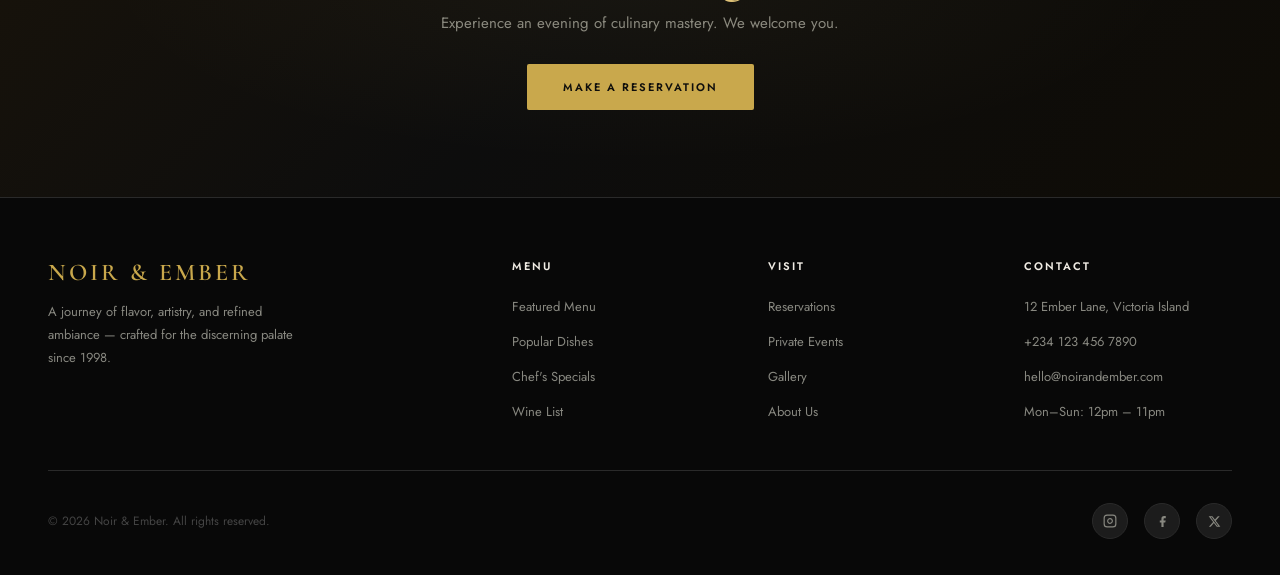
==== commit cf6732cd: "Updated" ====
--- a/index.html
+++ b/index.html
@@ -5,6 +5,7 @@
   <meta name="viewport" content="width=device-width, initial-scale=1.0"/>
   <title>Noir & Ember – Fine Dining</title>
   <link href="https://fonts.googleapis.com/css2?family=Cormorant+Garamond:ital,wght@0,300;0,400;0,600;0,700;1,300;1,400&family=Jost:wght@300;400;500;600&display=swap" rel="stylesheet"/>
+  <link rel="shortcut icon" href="burger.jpg" type="image/x-icon">
   <style>
     *, *::before, *::after { box-sizing: border-box; margin: 0; padding: 0; }
 
@@ -892,7 +893,7 @@
 
         <div class="menu-card">
           <div class="menu-card-img img-placeholder">
-            <img src="https://images.unsplash.com/photo-1550367083-9fa5411cb303?w=700&auto=format&fit=crop"
+            <img src="burger.jpg"
               alt="Pan-Seared Scallops with Saffron Risotto"/>
             <span class="menu-price-badge">$38</span>
           </div>
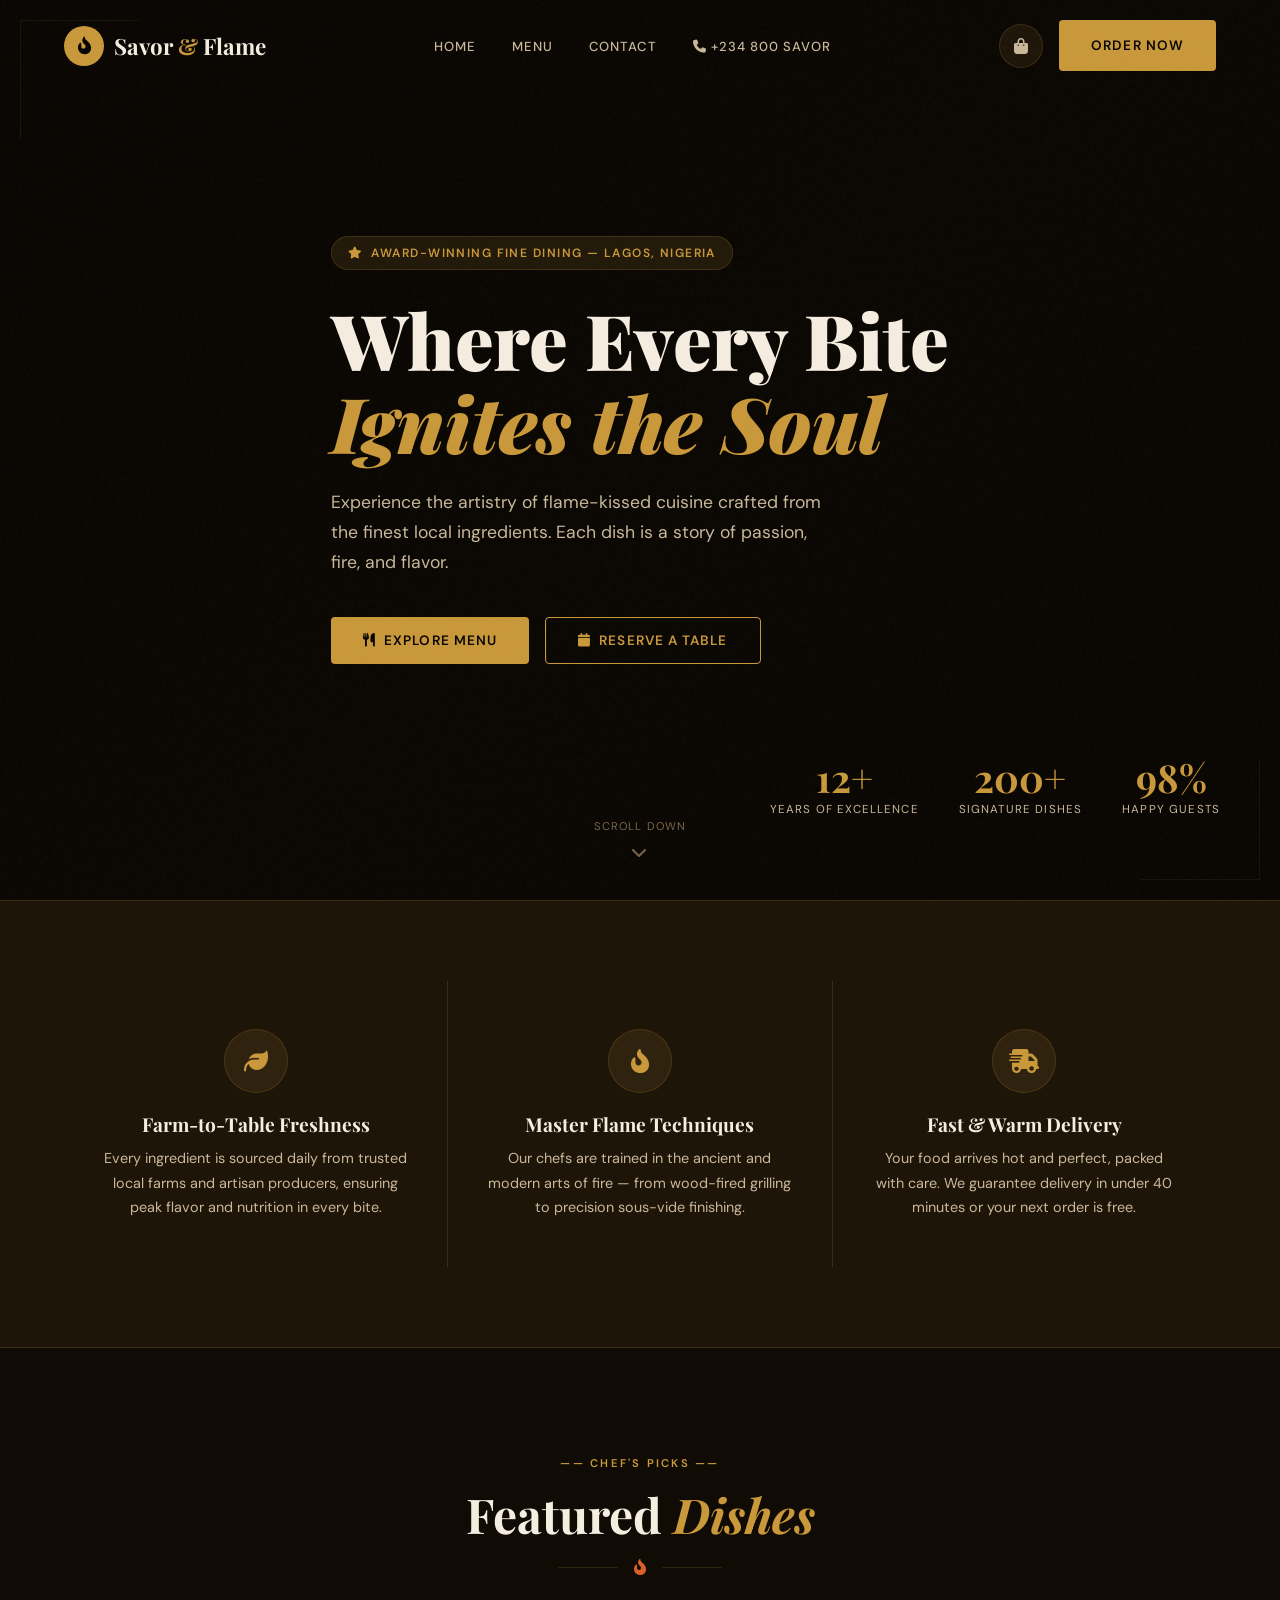
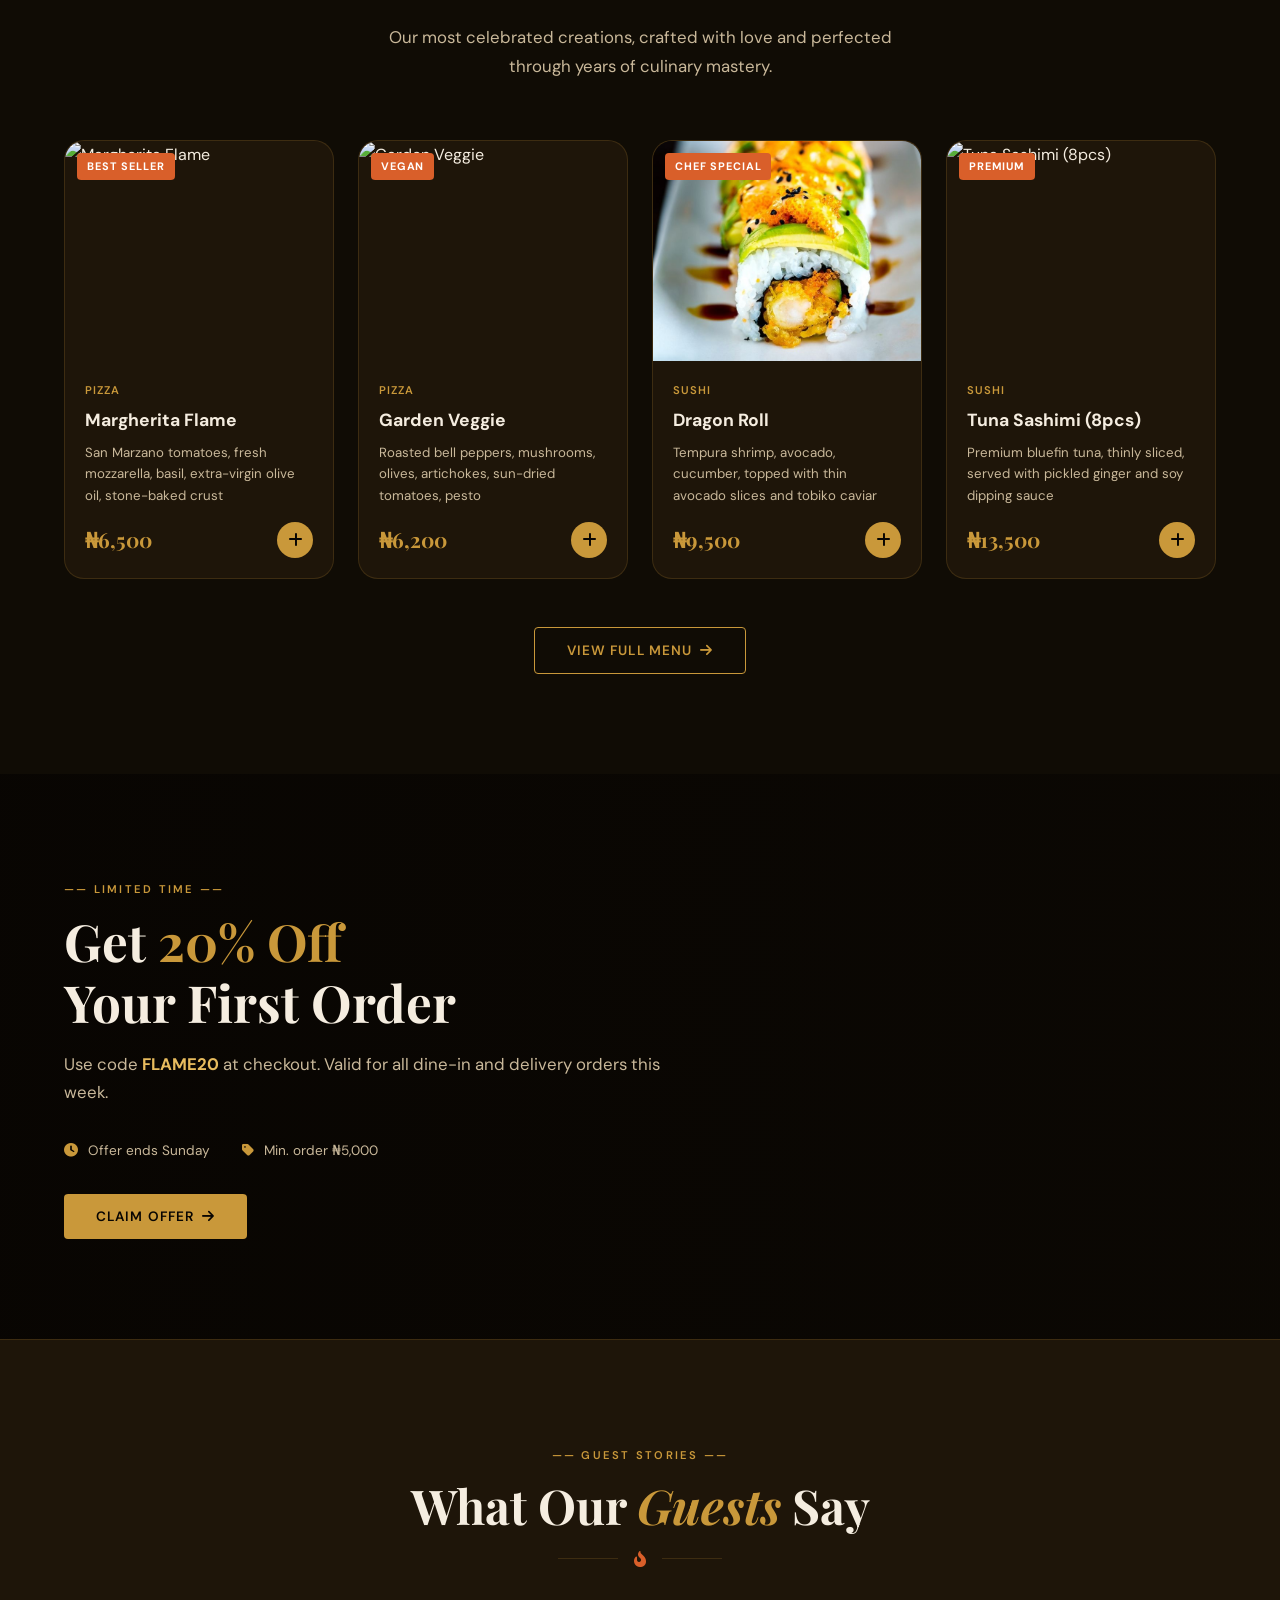
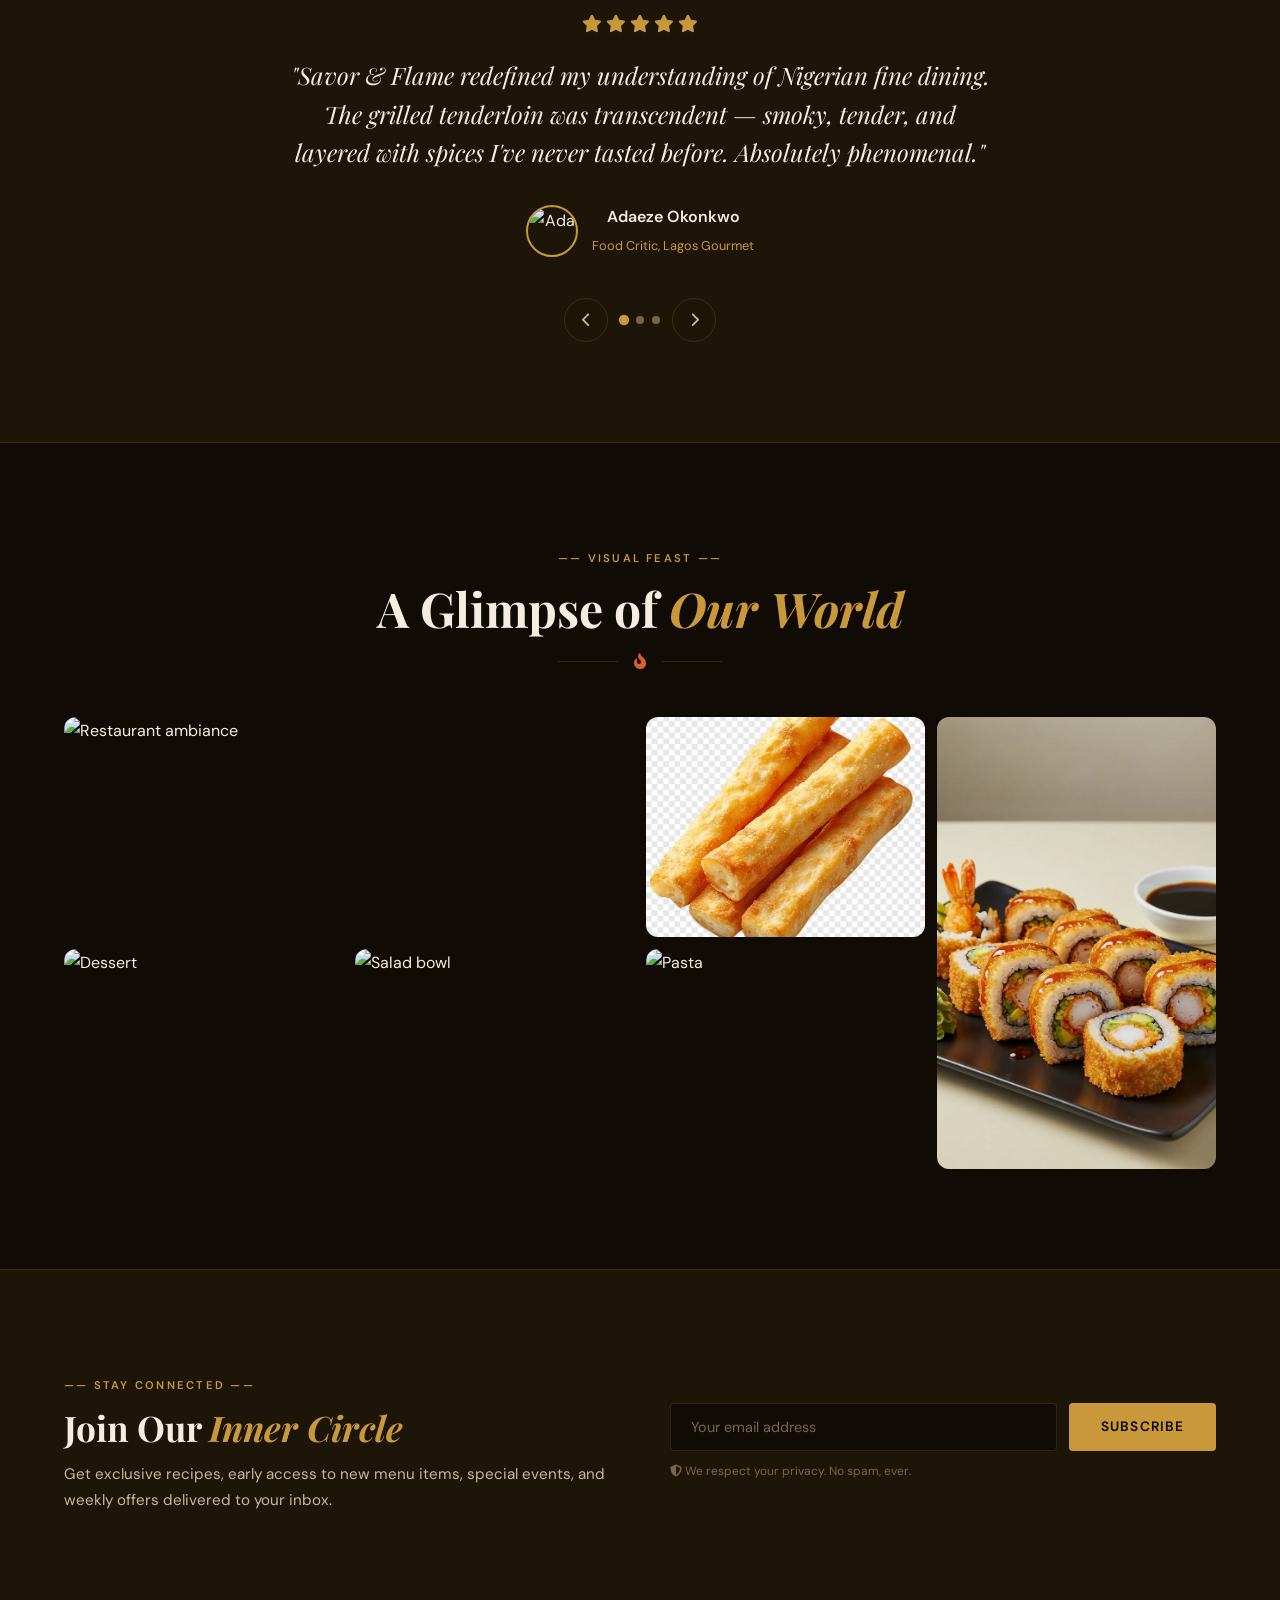
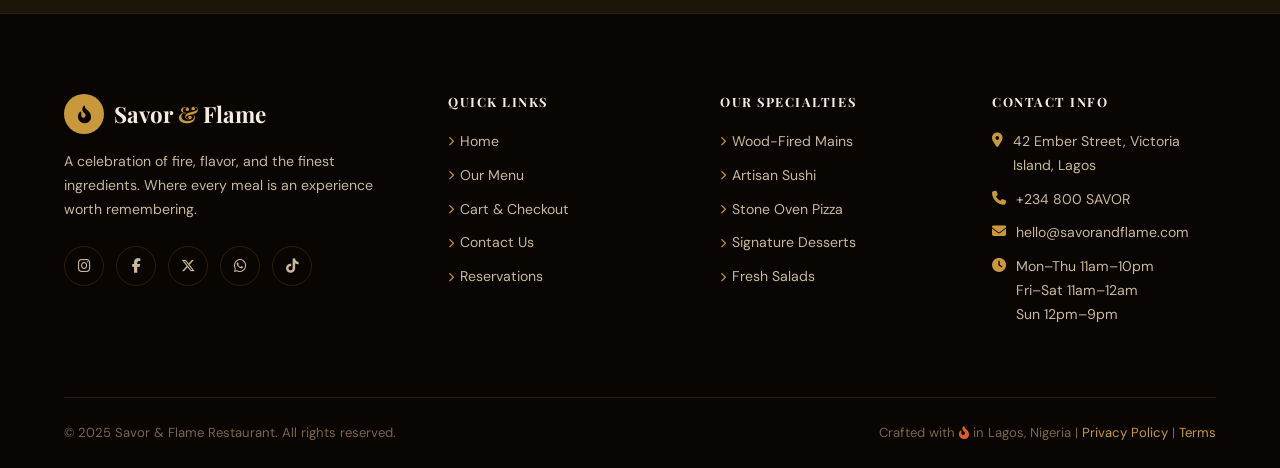
==== commit f0abf997: "updated" ====
--- a/index.html
+++ b/index.html
@@ -1,1256 +1,2278 @@
 <!DOCTYPE html>
 <html lang="en">
 <head>
-  <meta charset="UTF-8"/>
+  <meta charset="UTF-8" />
   <meta name="viewport" content="width=device-width, initial-scale=1.0"/>
-  <title>Noir & Ember – Fine Dining</title>
-  <link href="https://fonts.googleapis.com/css2?family=Cormorant+Garamond:ital,wght@0,300;0,400;0,600;0,700;1,300;1,400&family=Jost:wght@300;400;500;600&display=swap" rel="stylesheet"/>
-  <link rel="shortcut icon" href="burger.jpg" type="image/x-icon">
+  <title>Savor & Flame | Fine Dining Experience</title>
+  <link href="https://fonts.googleapis.com/css2?family=Playfair+Display:ital,wght@0,400;0,600;0,700;0,900;1,400;1,700&family=DM+Sans:opsz,wght@9..40,300;9..40,400;9..40,500;9..40,600&family=Cormorant+Garamond:ital,wght@0,300;0,600;1,300&display=swap" rel="stylesheet"/>
+  <link rel="stylesheet" href="https://cdnjs.cloudflare.com/ajax/libs/font-awesome/6.5.1/css/all.min.css"/>
   <style>
+    /* ===== CSS VARIABLES ===== */
+    :root {
+      --bg-deep:     #080502;
+      --bg-primary:  #100c05;
+      --bg-card:     #1e1509;
+      --bg-card2:    #271b0c;
+      --gold:        #c9983a;
+      --gold-light:  #e8bc5e;
+      --fire:        #d95f2a;
+      --fire-light:  #f07040;
+      --cream:       #f5ede0;
+      --cream-dim:   #c9b89a;
+      --muted:       #7a6548;
+      --border:      rgba(201,152,58,0.18);
+      --border-hover:rgba(201,152,58,0.5);
+      --shadow:      0 8px 40px rgba(0,0,0,0.7);
+      --radius:      12px;
+      --radius-lg:   20px;
+      --transition:  0.35s cubic-bezier(0.4,0,0.2,1);
+    }
+
+    /* ===== RESET & BASE ===== */
     *, *::before, *::after { box-sizing: border-box; margin: 0; padding: 0; }
-
-    :root {
-      --black:   #0a0a0a;
-      --charcoal:#141414;
-      --surface: #1c1c1c;
-      --border:  #2a2a2a;
-      --gold:    #c9a84c;
-      --gold-lt: #e2c57a;
-      --text:    #f0ece4;
-      --muted:   #888880;
-      --serif:   'Cormorant Garamond', Georgia, serif;
-      --sans:    'Jost', sans-serif;
-    }
-
-    html { scroll-behavior: smooth; }
-
+    html { scroll-behavior: smooth; font-size: 16px; }
     body {
-      font-family: var(--sans);
-      background: var(--black);
-      color: var(--text);
-      min-height: 100vh;
+      font-family: 'DM Sans', sans-serif;
+      background: var(--bg-primary);
+      color: var(--cream);
+      line-height: 1.7;
       overflow-x: hidden;
     }
-
-    img { display: block; }
-
-    /* ═══════════════════════════
-       NAVBAR
-    ═══════════════════════════ */
-    nav {
+    img { max-width: 100%; display: block; }
+    a { color: inherit; text-decoration: none; }
+    ul { list-style: none; }
+    button { cursor: pointer; border: none; background: none; font-family: inherit; }
+    input, textarea, select { font-family: inherit; }
+
+    /* ===== SCROLLBAR ===== */
+    ::-webkit-scrollbar { width: 6px; }
+    ::-webkit-scrollbar-track { background: var(--bg-deep); }
+    ::-webkit-scrollbar-thumb { background: var(--gold); border-radius: 3px; }
+
+    /* ===== TYPOGRAPHY ===== */
+    h1,h2,h3,h4 { font-family: 'Playfair Display', serif; line-height: 1.2; }
+    .display-font { font-family: 'Cormorant Garamond', serif; }
+
+    /* ===== UTILITIES ===== */
+    .container { max-width: 1200px; margin: 0 auto; padding: 0 24px; }
+    .section-pad { padding: 100px 0; }
+    .text-gold { color: var(--gold); }
+    .text-fire { color: var(--fire-light); }
+    .text-cream { color: var(--cream); }
+    .text-muted { color: var(--cream-dim); }
+
+    .tag-label {
+      display: inline-block;
+      font-family: 'DM Sans', sans-serif;
+      font-size: 0.7rem;
+      font-weight: 600;
+      letter-spacing: 0.2em;
+      text-transform: uppercase;
+      color: var(--gold);
+      margin-bottom: 12px;
+    }
+    .tag-label::before { content: '—— '; }
+    .tag-label::after  { content: ' ——'; }
+
+    .section-title {
+      font-size: clamp(2rem, 4vw, 3rem);
+      font-weight: 700;
+      color: var(--cream);
+      margin-bottom: 16px;
+    }
+    .section-subtitle {
+      font-size: 1.05rem;
+      color: var(--cream-dim);
+      max-width: 560px;
+      margin: 0 auto 60px;
+    }
+    .section-header { text-align: center; }
+
+    /* ===== BUTTONS ===== */
+    .btn {
+      display: inline-flex;
+      align-items: center;
+      gap: 8px;
+      padding: 14px 32px;
+      border-radius: 4px;
+      font-size: 0.85rem;
+      font-weight: 600;
+      letter-spacing: 0.08em;
+      text-transform: uppercase;
+      transition: var(--transition);
+      position: relative;
+      overflow: hidden;
+    }
+    .btn::after {
+      content: '';
+      position: absolute;
+      inset: 0;
+      background: rgba(255,255,255,0.08);
+      transform: translateX(-100%);
+      transition: transform 0.3s ease;
+    }
+    .btn:hover::after { transform: translateX(0); }
+
+    .btn-gold {
+      background: var(--gold);
+      color: var(--bg-deep);
+    }
+    .btn-gold:hover { background: var(--gold-light); transform: translateY(-2px); box-shadow: 0 8px 24px rgba(201,152,58,0.4); }
+
+    .btn-fire {
+      background: var(--fire);
+      color: #fff;
+    }
+    .btn-fire:hover { background: var(--fire-light); transform: translateY(-2px); box-shadow: 0 8px 24px rgba(217,95,42,0.4); }
+
+    .btn-outline {
+      border: 1.5px solid var(--gold);
+      color: var(--gold);
+    }
+    .btn-outline:hover { background: var(--gold); color: var(--bg-deep); transform: translateY(-2px); }
+
+    .btn-whatsapp {
+      background: #25D366;
+      color: #fff;
+    }
+    .btn-whatsapp:hover { background: #1ebe57; transform: translateY(-2px); box-shadow: 0 8px 24px rgba(37,211,102,0.4); }
+
+    .btn-paypal {
+      background: #003087;
+      color: #fff;
+    }
+    .btn-paypal:hover { background: #002070; transform: translateY(-2px); }
+
+    /* ===== DIVIDER ===== */
+    .flame-divider {
+      display: flex;
+      align-items: center;
+      justify-content: center;
+      gap: 16px;
+      margin: 0 auto 48px;
+    }
+    .flame-divider span { width: 60px; height: 1px; background: var(--border); }
+    .flame-divider i { color: var(--fire); font-size: 1rem; }
+
+    /* ===== HEADER / NAV ===== */
+    #header {
       position: fixed;
       top: 0; left: 0; right: 0;
-      z-index: 200;
+      z-index: 1000;
+      transition: var(--transition);
+      padding: 20px 0;
+    }
+    #header.scrolled {
+      background: rgba(8,5,2,0.97);
+      backdrop-filter: blur(16px);
+      padding: 12px 0;
+      border-bottom: 1px solid var(--border);
+      box-shadow: 0 4px 40px rgba(0,0,0,0.5);
+    }
+    .nav-inner {
       display: flex;
       align-items: center;
       justify-content: space-between;
-      padding: 0 48px;
-      height: 68px;
-      background: rgba(10,10,10,0.85);
-      backdrop-filter: blur(16px);
-      border-bottom: 1px solid rgba(201,168,76,0.12);
-    }
-
-    .nav-brand {
-      font-family: var(--serif);
-      font-weight: 600;
-      font-size: 20px;
-      letter-spacing: 3px;
+    }
+    .logo {
+      display: flex;
+      align-items: center;
+      gap: 10px;
+    }
+    .logo-icon {
+      width: 40px; height: 40px;
+      background: var(--gold);
+      border-radius: 50%;
+      display: flex;
+      align-items: center;
+      justify-content: center;
+      font-size: 1.1rem;
+      color: var(--bg-deep);
+    }
+    .logo-text {
+      font-family: 'Playfair Display', serif;
+      font-size: 1.4rem;
+      font-weight: 700;
+      color: var(--cream);
+    }
+    .logo-text span { color: var(--gold); }
+
+    .nav-links {
+      display: flex;
+      align-items: center;
+      gap: 36px;
+    }
+    .nav-links a {
+      font-size: 0.82rem;
+      font-weight: 500;
+      letter-spacing: 0.08em;
       text-transform: uppercase;
-      color: var(--gold);
-      text-decoration: none;
-    }
-
-    .nav-links {
-      display: flex;
-      align-items: center;
-      gap: 36px;
-      list-style: none;
-    }
-
-    .nav-links a {
-      font-family: var(--sans);
-      font-size: 12px;
-      font-weight: 500;
-      letter-spacing: 1.5px;
-      text-transform: uppercase;
-      color: var(--text);
-      text-decoration: none;
-      transition: color 0.25s;
-    }
-
-    .nav-links a:hover { color: var(--gold); }
-
-    .btn-reserve-nav {
-      font-family: var(--sans);
-      font-size: 11px;
-      font-weight: 600;
-      letter-spacing: 1.5px;
-      text-transform: uppercase;
-      color: var(--black);
+      color: var(--cream-dim);
+      transition: color 0.3s;
+      position: relative;
+    }
+    .nav-links a::after {
+      content: '';
+      position: absolute;
+      bottom: -4px; left: 0;
+      width: 0; height: 1px;
       background: var(--gold);
-      padding: 10px 24px;
-      border: none;
+      transition: width 0.3s;
+    }
+    .nav-links a:hover, .nav-links a.active { color: var(--gold); }
+    .nav-links a:hover::after, .nav-links a.active::after { width: 100%; }
+
+    .nav-actions {
+      display: flex;
+      align-items: center;
+      gap: 16px;
+    }
+    .cart-btn {
+      position: relative;
+      width: 44px; height: 44px;
+      border-radius: 50%;
+      background: var(--bg-card);
+      border: 1px solid var(--border);
+      display: flex;
+      align-items: center;
+      justify-content: center;
+      color: var(--cream-dim);
+      font-size: 1rem;
+      transition: var(--transition);
+    }
+    .cart-btn:hover { background: var(--gold); color: var(--bg-deep); border-color: var(--gold); }
+    .cart-count {
+      position: absolute;
+      top: -4px; right: -4px;
+      width: 18px; height: 18px;
+      background: var(--fire);
+      border-radius: 50%;
+      font-size: 0.65rem;
+      font-weight: 700;
+      display: flex;
+      align-items: center;
+      justify-content: center;
+      color: #fff;
+      display: none;
+    }
+    .cart-count.show { display: flex; }
+
+    .hamburger {
+      display: none;
+      flex-direction: column;
+      gap: 5px;
+      padding: 8px;
+    }
+    .hamburger span {
+      width: 24px; height: 2px;
+      background: var(--cream);
       border-radius: 2px;
-      cursor: pointer;
-      text-decoration: none;
-      transition: background 0.2s, transform 0.15s;
-    }
-
-    .btn-reserve-nav:hover { background: var(--gold-lt); transform: translateY(-1px); }
-
-    /* ═══════════════════════════
-       HERO
-    ═══════════════════════════ */
-    .hero {
+      transition: var(--transition);
+    }
+    .hamburger.open span:nth-child(1) { transform: rotate(45deg) translate(5px,5px); }
+    .hamburger.open span:nth-child(2) { opacity: 0; }
+    .hamburger.open span:nth-child(3) { transform: rotate(-45deg) translate(5px,-5px); }
+
+    .mobile-menu {
+      display: none;
+      position: fixed;
+      inset: 0;
+      background: rgba(8,5,2,0.98);
+      backdrop-filter: blur(20px);
+      z-index: 999;
+      flex-direction: column;
+      align-items: center;
+      justify-content: center;
+      gap: 32px;
+    }
+    .mobile-menu.open { display: flex; }
+    .mobile-menu a {
+      font-family: 'Playfair Display', serif;
+      font-size: 2rem;
+      font-weight: 700;
+      color: var(--cream-dim);
+      transition: color 0.3s;
+    }
+    .mobile-menu a:hover { color: var(--gold); }
+
+    /* ===== PAGES ===== */
+    .page { display: none; }
+    .page.active { display: block; }
+
+    /* ===== HOME: HERO ===== */
+    #hero {
+      min-height: 100vh;
       position: relative;
-      height: 100vh;
-      min-height: 700px;
-      display: flex;
-      align-items: flex-end;
-      padding-bottom: 100px;
-    }
-
+      display: flex;
+      align-items: center;
+      overflow: hidden;
+    }
     .hero-bg {
       position: absolute;
       inset: 0;
-      width: 100%;
-      height: 100%;
-      object-fit: cover;
-      object-position: center;
-    }
-
+      background-image: url('https://images.unsplash.com/photo-1414235077428-338989a2e8c0?w=1600&q=80&fit=crop');
+      background-size: cover;
+      background-position: center;
+      transform: scale(1.05);
+      transition: transform 10s ease;
+    }
+    .hero-bg.loaded { transform: scale(1); }
     .hero-overlay {
       position: absolute;
       inset: 0;
-      background: linear-gradient(
-        to top,
-        rgba(10,10,10,0.97) 0%,
-        rgba(10,10,10,0.6)  45%,
-        rgba(10,10,10,0.2)  100%
-      );
-    }
-
-    /* decorative gold curves */
-    .hero-decor {
-      position: absolute;
-      top: 0; right: 0;
-      width: 55%;
-      height: 100%;
-      pointer-events: none;
-      opacity: 0.25;
-    }
-
+      background: linear-gradient(135deg, rgba(8,5,2,0.92) 0%, rgba(8,5,2,0.7) 50%, rgba(8,5,2,0.85) 100%);
+    }
     .hero-content {
       position: relative;
       z-index: 2;
-      max-width: 640px;
-      padding: 0 48px;
-      animation: fadeUp 1s cubic-bezier(.22,1,.36,1) both;
-    }
-
-    @keyframes fadeUp {
-      from { opacity: 0; transform: translateY(40px); }
-      to   { opacity: 1; transform: translateY(0); }
-    }
-
-    .hero-eyebrow {
-      font-family: var(--sans);
-      font-size: 11px;
-      font-weight: 500;
-      letter-spacing: 4px;
+      max-width: 700px;
+    }
+    .hero-badge {
+      display: inline-flex;
+      align-items: center;
+      gap: 8px;
+      background: rgba(201,152,58,0.12);
+      border: 1px solid var(--border);
+      padding: 6px 16px;
+      border-radius: 100px;
+      font-size: 0.75rem;
+      font-weight: 600;
+      letter-spacing: 0.12em;
       text-transform: uppercase;
       color: var(--gold);
-      margin-bottom: 20px;
-      animation: fadeUp 1s 0.1s cubic-bezier(.22,1,.36,1) both;
-    }
-
-    .hero h1 {
-      font-family: var(--serif);
-      font-weight: 300;
-      font-size: clamp(52px, 7vw, 88px);
-      line-height: 1.0;
-      letter-spacing: -0.5px;
-      color: var(--text);
-      margin-bottom: 20px;
-      animation: fadeUp 1s 0.2s cubic-bezier(.22,1,.36,1) both;
-    }
-
-    .hero h1 em {
+      margin-bottom: 28px;
+      animation: fadeInUp 0.8s 0.2s both;
+    }
+    .hero-title {
+      font-size: clamp(2.8rem, 6vw, 5.5rem);
+      font-weight: 900;
+      line-height: 1.08;
+      color: var(--cream);
+      margin-bottom: 24px;
+      animation: fadeInUp 0.8s 0.4s both;
+    }
+    .hero-title em {
       font-style: italic;
-      color: var(--gold-lt);
-    }
-
-    .hero-sub {
-      font-size: 15px;
-      font-weight: 300;
+      color: var(--gold);
+      display: block;
+    }
+    .hero-subtitle {
+      font-size: 1.1rem;
+      color: var(--cream-dim);
+      margin-bottom: 40px;
+      max-width: 500px;
+      animation: fadeInUp 0.8s 0.6s both;
+    }
+    .hero-actions {
+      display: flex;
+      gap: 16px;
+      flex-wrap: wrap;
+      animation: fadeInUp 0.8s 0.8s both;
+    }
+    .hero-stats {
+      position: absolute;
+      right: 60px;
+      bottom: 80px;
+      display: flex;
+      gap: 40px;
+      z-index: 2;
+      animation: fadeInUp 0.8s 1s both;
+    }
+    .stat-item { text-align: center; }
+    .stat-num {
+      font-family: 'Playfair Display', serif;
+      font-size: 2.4rem;
+      font-weight: 700;
+      color: var(--gold);
+      line-height: 1;
+    }
+    .stat-label {
+      font-size: 0.72rem;
+      letter-spacing: 0.1em;
+      text-transform: uppercase;
+      color: var(--cream-dim);
+      margin-top: 4px;
+    }
+    .hero-scroll {
+      position: absolute;
+      bottom: 40px;
+      left: 50%;
+      transform: translateX(-50%);
+      display: flex;
+      flex-direction: column;
+      align-items: center;
+      gap: 8px;
+      z-index: 2;
       color: var(--muted);
-      line-height: 1.7;
-      margin-bottom: 40px;
-      max-width: 400px;
-      animation: fadeUp 1s 0.3s cubic-bezier(.22,1,.36,1) both;
-    }
-
-    .hero-btns {
-      display: flex;
-      gap: 16px;
-      animation: fadeUp 1s 0.4s cubic-bezier(.22,1,.36,1) both;
-    }
-
-    .btn-primary {
-      font-family: var(--sans);
-      font-size: 11px;
-      font-weight: 600;
-      letter-spacing: 2px;
+      font-size: 0.7rem;
+      letter-spacing: 0.1em;
       text-transform: uppercase;
-      color: var(--black);
-      background: var(--gold);
-      padding: 15px 36px;
-      border: none;
-      border-radius: 2px;
-      cursor: pointer;
-      text-decoration: none;
-      transition: background 0.2s, transform 0.15s;
-    }
-
-    .btn-primary:hover { background: var(--gold-lt); transform: translateY(-2px); }
-
-    .btn-outline {
-      font-family: var(--sans);
-      font-size: 11px;
-      font-weight: 600;
-      letter-spacing: 2px;
-      text-transform: uppercase;
-      color: var(--text);
-      background: transparent;
-      padding: 15px 36px;
-      border: 1px solid rgba(240,236,228,0.35);
-      border-radius: 2px;
-      cursor: pointer;
-      text-decoration: none;
-      transition: border-color 0.2s, color 0.2s, transform 0.15s;
-    }
-
-    .btn-outline:hover { border-color: var(--gold); color: var(--gold); transform: translateY(-2px); }
-
-    /* ═══════════════════════════
-       SECTION COMMONS
-    ═══════════════════════════ */
-    section { padding: 100px 48px; }
-
-    .section-title {
-      font-family: var(--serif);
-      font-weight: 400;
-      font-size: clamp(32px, 4vw, 50px);
-      text-align: center;
-      color: var(--text);
-      letter-spacing: 0.5px;
-      margin-bottom: 60px;
-    }
-
-    .section-title span { color: var(--gold); font-style: italic; }
-
-    .section-inner {
-      max-width: 1280px;
-      margin: 0 auto;
-    }
-
-    /* ═══════════════════════════
-       FEATURED MENU
-    ═══════════════════════════ */
-    .featured-menu {
-      background: var(--charcoal);
+      animation: bounce 2s infinite;
+    }
+    .hero-scroll i { font-size: 1rem; }
+
+    @keyframes bounce {
+      0%,100% { transform: translateX(-50%) translateY(0); }
+      50% { transform: translateX(-50%) translateY(8px); }
+    }
+    @keyframes fadeInUp {
+      from { opacity: 0; transform: translateY(30px); }
+      to   { opacity: 1; transform: translateY(0); }
+    }
+
+    /* ===== HOME: FEATURES ===== */
+    #features {
+      background: var(--bg-card);
+      padding: 80px 0;
       border-top: 1px solid var(--border);
       border-bottom: 1px solid var(--border);
     }
+    .features-grid {
+      display: grid;
+      grid-template-columns: repeat(3, 1fr);
+      gap: 1px;
+      background: var(--border);
+    }
+    .feature-card {
+      background: var(--bg-card);
+      padding: 48px 40px;
+      text-align: center;
+      transition: background 0.3s;
+    }
+    .feature-card:hover { background: var(--bg-card2); }
+    .feature-icon {
+      width: 64px; height: 64px;
+      border-radius: 50%;
+      background: rgba(201,152,58,0.1);
+      border: 1px solid var(--border);
+      display: flex;
+      align-items: center;
+      justify-content: center;
+      font-size: 1.5rem;
+      color: var(--gold);
+      margin: 0 auto 20px;
+      transition: var(--transition);
+    }
+    .feature-card:hover .feature-icon {
+      background: var(--gold);
+      color: var(--bg-deep);
+      transform: scale(1.1);
+    }
+    .feature-card h3 {
+      font-size: 1.2rem;
+      margin-bottom: 10px;
+      color: var(--cream);
+    }
+    .feature-card p {
+      font-size: 0.9rem;
+      color: var(--cream-dim);
+      line-height: 1.7;
+    }
+
+    /* ===== HOME: FEATURED DISHES ===== */
+    #featured-dishes { background: var(--bg-primary); }
+    .dishes-grid {
+      display: grid;
+      grid-template-columns: repeat(4, 1fr);
+      gap: 24px;
+    }
+    .dish-card {
+      background: var(--bg-card);
+      border-radius: var(--radius-lg);
+      overflow: hidden;
+      border: 1px solid var(--border);
+      transition: var(--transition);
+      cursor: pointer;
+    }
+    .dish-card:hover {
+      transform: translateY(-8px);
+      border-color: var(--border-hover);
+      box-shadow: var(--shadow);
+    }
+    .dish-img {
+      position: relative;
+      height: 220px;
+      overflow: hidden;
+    }
+    .dish-img img {
+      width: 100%; height: 100%;
+      object-fit: cover;
+      transition: transform 0.5s ease;
+    }
+    .dish-card:hover .dish-img img { transform: scale(1.08); }
+    .dish-badge {
+      position: absolute;
+      top: 12px; left: 12px;
+      background: var(--fire);
+      color: #fff;
+      font-size: 0.68rem;
+      font-weight: 700;
+      letter-spacing: 0.08em;
+      text-transform: uppercase;
+      padding: 4px 10px;
+      border-radius: 4px;
+    }
+    .dish-body { padding: 20px; }
+    .dish-category {
+      font-size: 0.7rem;
+      font-weight: 600;
+      letter-spacing: 0.1em;
+      text-transform: uppercase;
+      color: var(--gold);
+      margin-bottom: 6px;
+    }
+    .dish-name {
+      font-size: 1.1rem;
+      font-weight: 700;
+      color: var(--cream);
+      margin-bottom: 6px;
+    }
+    .dish-desc {
+      font-size: 0.83rem;
+      color: var(--cream-dim);
+      line-height: 1.6;
+      margin-bottom: 16px;
+    }
+    .dish-footer {
+      display: flex;
+      align-items: center;
+      justify-content: space-between;
+    }
+    .dish-price {
+      font-family: 'Playfair Display', serif;
+      font-size: 1.3rem;
+      font-weight: 700;
+      color: var(--gold);
+    }
+    .add-btn {
+      width: 36px; height: 36px;
+      border-radius: 50%;
+      background: var(--gold);
+      color: var(--bg-deep);
+      display: flex;
+      align-items: center;
+      justify-content: center;
+      font-size: 1rem;
+      transition: var(--transition);
+    }
+    .add-btn:hover { background: var(--gold-light); transform: rotate(90deg) scale(1.1); }
+
+    /* ===== HOME: PROMO BANNER ===== */
+    #promo-banner {
+      position: relative;
+      overflow: hidden;
+      padding: 100px 0;
+    }
+    .promo-bg {
+      position: absolute;
+      inset: 0;
+      background-image: url('https://images.unsplash.com/photo-1555396273-367ea4eb4db5?w=1600&q=80&fit=crop');
+      background-size: cover;
+      background-position: center;
+      background-attachment: fixed;
+    }
+    .promo-overlay {
+      position: absolute;
+      inset: 0;
+      background: linear-gradient(90deg, rgba(8,5,2,0.95) 0%, rgba(8,5,2,0.6) 100%);
+    }
+    .promo-content {
+      position: relative;
+      z-index: 2;
+      max-width: 600px;
+    }
+    .promo-content h2 {
+      font-size: clamp(2rem, 4vw, 3.5rem);
+      margin-bottom: 16px;
+    }
+    .promo-content p {
+      font-size: 1.05rem;
+      color: var(--cream-dim);
+      margin-bottom: 32px;
+    }
+    .promo-meta {
+      display: flex;
+      gap: 32px;
+      margin-bottom: 32px;
+    }
+    .promo-meta-item {
+      display: flex;
+      align-items: center;
+      gap: 10px;
+      font-size: 0.85rem;
+      color: var(--cream-dim);
+    }
+    .promo-meta-item i { color: var(--gold); }
+
+    /* ===== HOME: TESTIMONIALS ===== */
+    #testimonials {
+      background: var(--bg-card);
+      border-top: 1px solid var(--border);
+      border-bottom: 1px solid var(--border);
+    }
+    .testimonials-slider { position: relative; overflow: hidden; }
+    .testimonials-track {
+      display: flex;
+      transition: transform 0.5s ease;
+    }
+    .testimonial-slide {
+      min-width: 100%;
+      padding: 0 60px;
+    }
+    .testimonial-card {
+      max-width: 700px;
+      margin: 0 auto;
+      text-align: center;
+    }
+    .testimonial-stars {
+      display: flex;
+      justify-content: center;
+      gap: 4px;
+      color: var(--gold);
+      font-size: 1.1rem;
+      margin-bottom: 24px;
+    }
+    .testimonial-text {
+      font-family: 'Playfair Display', serif;
+      font-size: clamp(1.1rem, 2.5vw, 1.5rem);
+      font-style: italic;
+      color: var(--cream);
+      line-height: 1.6;
+      margin-bottom: 32px;
+    }
+    .testimonial-author {
+      display: flex;
+      align-items: center;
+      justify-content: center;
+      gap: 14px;
+    }
+    .author-avatar {
+      width: 52px; height: 52px;
+      border-radius: 50%;
+      overflow: hidden;
+      border: 2px solid var(--gold);
+    }
+    .author-avatar img { width: 100%; height: 100%; object-fit: cover; }
+    .author-info strong { display: block; color: var(--cream); font-weight: 600; }
+    .author-info span { font-size: 0.8rem; color: var(--gold); }
+
+    .slider-controls {
+      display: flex;
+      align-items: center;
+      justify-content: center;
+      gap: 12px;
+      margin-top: 40px;
+    }
+    .slider-btn {
+      width: 44px; height: 44px;
+      border-radius: 50%;
+      border: 1px solid var(--border);
+      background: transparent;
+      color: var(--cream-dim);
+      font-size: 0.9rem;
+      display: flex;
+      align-items: center;
+      justify-content: center;
+      transition: var(--transition);
+    }
+    .slider-btn:hover { background: var(--gold); border-color: var(--gold); color: var(--bg-deep); }
+    .slider-dots { display: flex; gap: 8px; }
+    .dot {
+      width: 8px; height: 8px;
+      border-radius: 50%;
+      background: var(--muted);
+      transition: var(--transition);
+      cursor: pointer;
+    }
+    .dot.active { background: var(--gold); transform: scale(1.3); }
+
+    /* ===== HOME: GALLERY ===== */
+    #gallery { background: var(--bg-primary); }
+    .gallery-grid {
+      display: grid;
+      grid-template-columns: repeat(4, 1fr);
+      grid-template-rows: repeat(2, 220px);
+      gap: 12px;
+    }
+    .gallery-item {
+      position: relative;
+      overflow: hidden;
+      border-radius: var(--radius);
+      cursor: pointer;
+    }
+    .gallery-item.wide { grid-column: span 2; }
+    .gallery-item.tall { grid-row: span 2; }
+    .gallery-item img {
+      width: 100%; height: 100%;
+      object-fit: cover;
+      transition: transform 0.5s ease;
+    }
+    .gallery-item:hover img { transform: scale(1.08); }
+    .gallery-overlay {
+      position: absolute;
+      inset: 0;
+      background: rgba(8,5,2,0.6);
+      display: flex;
+      align-items: center;
+      justify-content: center;
+      opacity: 0;
+      transition: opacity 0.3s;
+    }
+    .gallery-item:hover .gallery-overlay { opacity: 1; }
+    .gallery-overlay i { font-size: 2rem; color: var(--gold); }
+
+    /* ===== HOME: NEWSLETTER ===== */
+    #newsletter {
+      background: var(--bg-card);
+      border-top: 1px solid var(--border);
+    }
+    .newsletter-inner {
+      display: grid;
+      grid-template-columns: 1fr 1fr;
+      gap: 60px;
+      align-items: center;
+    }
+    .newsletter-left h2 { font-size: clamp(1.5rem, 3vw, 2.2rem); margin-bottom: 12px; }
+    .newsletter-left p { color: var(--cream-dim); font-size: 0.95rem; }
+    .newsletter-form { display: flex; gap: 12px; }
+    .newsletter-form input {
+      flex: 1;
+      padding: 14px 20px;
+      background: var(--bg-primary);
+      border: 1px solid var(--border);
+      border-radius: 4px;
+      color: var(--cream);
+      font-size: 0.9rem;
+      transition: border-color 0.3s;
+    }
+    .newsletter-form input::placeholder { color: var(--muted); }
+    .newsletter-form input:focus { outline: none; border-color: var(--gold); }
+
+    /* ===== MENU PAGE ===== */
+    .page-hero {
+      min-height: 40vh;
+      position: relative;
+      display: flex;
+      align-items: flex-end;
+      padding-bottom: 60px;
+      overflow: hidden;
+    }
+    .page-hero-bg {
+      position: absolute;
+      inset: 0;
+      background-size: cover;
+      background-position: center;
+    }
+    .page-hero-overlay {
+      position: absolute;
+      inset: 0;
+      background: linear-gradient(0deg, rgba(8,5,2,0.98) 0%, rgba(8,5,2,0.7) 60%, rgba(8,5,2,0.5) 100%);
+    }
+    .page-hero-content { position: relative; z-index: 2; }
+    .breadcrumb {
+      display: flex;
+      align-items: center;
+      gap: 8px;
+      font-size: 0.78rem;
+      color: var(--muted);
+      margin-bottom: 16px;
+      letter-spacing: 0.05em;
+    }
+    .breadcrumb a { color: var(--gold); }
+    .breadcrumb i { font-size: 0.6rem; }
+    .page-hero-title {
+      font-size: clamp(2.5rem, 5vw, 4rem);
+      font-weight: 900;
+      color: var(--cream);
+    }
+
+    /* Menu categories */
+    #menu-section { background: var(--bg-primary); padding: 80px 0; }
+    .menu-categories {
+      display: flex;
+      gap: 12px;
+      flex-wrap: wrap;
+      justify-content: center;
+      margin-bottom: 60px;
+    }
+    .cat-btn {
+      padding: 10px 24px;
+      border-radius: 100px;
+      border: 1px solid var(--border);
+      background: transparent;
+      color: var(--cream-dim);
+      font-size: 0.82rem;
+      font-weight: 600;
+      letter-spacing: 0.06em;
+      text-transform: uppercase;
+      transition: var(--transition);
+      display: flex;
+      align-items: center;
+      gap: 8px;
+    }
+    .cat-btn i { color: var(--gold); }
+    .cat-btn:hover, .cat-btn.active {
+      background: var(--gold);
+      border-color: var(--gold);
+      color: var(--bg-deep);
+    }
+    .cat-btn.active i, .cat-btn:hover i { color: var(--bg-deep); }
 
     .menu-grid {
       display: grid;
       grid-template-columns: repeat(3, 1fr);
-      gap: 24px;
-    }
-
-    .menu-card {
+      gap: 28px;
+    }
+    .menu-item {
+      background: var(--bg-card);
+      border-radius: var(--radius-lg);
+      overflow: hidden;
+      border: 1px solid var(--border);
+      transition: var(--transition);
+      display: none;
+    }
+    .menu-item.show {
+      display: block;
+      animation: fadeInUp 0.4s both;
+    }
+    .menu-item:hover {
+      transform: translateY(-6px);
+      border-color: var(--border-hover);
+      box-shadow: var(--shadow);
+    }
+    .menu-img {
+      height: 200px;
+      overflow: hidden;
       position: relative;
-      border-radius: 6px;
+    }
+    .menu-img img { width: 100%; height: 100%; object-fit: cover; transition: transform 0.5s; }
+    .menu-item:hover .menu-img img { transform: scale(1.06); }
+    .menu-body { padding: 20px; }
+    .menu-cat-tag {
+      font-size: 0.68rem;
+      font-weight: 700;
+      letter-spacing: 0.12em;
+      text-transform: uppercase;
+      color: var(--gold);
+      margin-bottom: 6px;
+    }
+    .menu-name { font-size: 1.05rem; font-weight: 700; color: var(--cream); margin-bottom: 6px; }
+    .menu-desc { font-size: 0.82rem; color: var(--cream-dim); line-height: 1.6; margin-bottom: 14px; }
+    .menu-footer {
+      display: flex;
+      align-items: center;
+      justify-content: space-between;
+    }
+    .menu-price {
+      font-family: 'Playfair Display', serif;
+      font-size: 1.2rem;
+      font-weight: 700;
+      color: var(--gold);
+    }
+    .menu-add-btn {
+      display: flex;
+      align-items: center;
+      gap: 6px;
+      padding: 8px 16px;
+      background: var(--gold);
+      color: var(--bg-deep);
+      border-radius: 4px;
+      font-size: 0.75rem;
+      font-weight: 700;
+      letter-spacing: 0.06em;
+      text-transform: uppercase;
+      transition: var(--transition);
+    }
+    .menu-add-btn:hover { background: var(--gold-light); transform: scale(1.03); }
+
+    /* ===== CART PAGE ===== */
+    #cart-section { background: var(--bg-primary); padding: 80px 0; }
+    .cart-layout {
+      display: grid;
+      grid-template-columns: 1fr 380px;
+      gap: 40px;
+      align-items: start;
+    }
+    .cart-panel {
+      background: var(--bg-card);
+      border: 1px solid var(--border);
+      border-radius: var(--radius-lg);
+      padding: 32px;
+    }
+    .cart-panel-title {
+      font-size: 1.4rem;
+      font-weight: 700;
+      color: var(--cream);
+      margin-bottom: 24px;
+      padding-bottom: 16px;
+      border-bottom: 1px solid var(--border);
+      display: flex;
+      align-items: center;
+      gap: 10px;
+    }
+    .cart-panel-title i { color: var(--gold); }
+
+    .cart-empty {
+      text-align: center;
+      padding: 60px 0;
+    }
+    .cart-empty i {
+      font-size: 4rem;
+      color: var(--muted);
+      margin-bottom: 16px;
+      display: block;
+    }
+    .cart-empty p { color: var(--cream-dim); margin-bottom: 24px; }
+
+    .cart-items { display: flex; flex-direction: column; gap: 16px; }
+    .cart-item {
+      display: flex;
+      align-items: center;
+      gap: 16px;
+      padding: 16px;
+      background: var(--bg-card2);
+      border-radius: var(--radius);
+      border: 1px solid var(--border);
+      animation: fadeInUp 0.3s both;
+    }
+    .cart-item-img {
+      width: 72px; height: 72px;
+      border-radius: 8px;
       overflow: hidden;
-      background: var(--surface);
+      flex-shrink: 0;
+    }
+    .cart-item-img img { width: 100%; height: 100%; object-fit: cover; }
+    .cart-item-info { flex: 1; }
+    .cart-item-name { font-weight: 600; color: var(--cream); font-size: 0.95rem; }
+    .cart-item-price { color: var(--gold); font-size: 0.9rem; margin-top: 2px; }
+    .cart-item-qty {
+      display: flex;
+      align-items: center;
+      gap: 10px;
+    }
+    .qty-btn {
+      width: 28px; height: 28px;
+      border-radius: 50%;
       border: 1px solid var(--border);
-      cursor: pointer;
-      transition: transform 0.35s ease, box-shadow 0.35s ease;
-    }
-
-    .menu-card:hover {
-      transform: translateY(-8px);
-      box-shadow: 0 24px 60px rgba(0,0,0,0.7);
-    }
-
-    .menu-card-img {
-      position: relative;
+      background: transparent;
+      color: var(--cream-dim);
+      font-size: 1rem;
+      display: flex;
+      align-items: center;
+      justify-content: center;
+      transition: var(--transition);
+    }
+    .qty-btn:hover { background: var(--gold); color: var(--bg-deep); border-color: var(--gold); }
+    .qty-num { font-weight: 600; color: var(--cream); min-width: 20px; text-align: center; }
+    .remove-btn {
+      color: var(--muted);
+      font-size: 1rem;
+      padding: 4px 8px;
+      transition: color 0.3s;
+    }
+    .remove-btn:hover { color: var(--fire-light); }
+
+    /* Checkout form */
+    .form-group { margin-bottom: 18px; }
+    .form-label {
+      display: block;
+      font-size: 0.78rem;
+      font-weight: 600;
+      letter-spacing: 0.08em;
+      text-transform: uppercase;
+      color: var(--cream-dim);
+      margin-bottom: 8px;
+    }
+    .form-control {
       width: 100%;
-      aspect-ratio: 4 / 3;
-      overflow: hidden;
-    }
-
-    .menu-card-img img {
-      width: 100%;
-      height: 100%;
-      object-fit: cover;
-      transition: transform 0.5s ease;
-    }
-
-    .menu-card:hover .menu-card-img img { transform: scale(1.06); }
-
-    .menu-price-badge {
-      position: absolute;
-      bottom: 12px;
-      right: 12px;
-      background: rgba(10,10,10,0.88);
-      border: 1px solid rgba(201,168,76,0.5);
-      color: var(--gold);
-      font-family: var(--serif);
-      font-size: 17px;
-      font-weight: 600;
-      padding: 4px 12px;
-      border-radius: 3px;
-      backdrop-filter: blur(8px);
-    }
-
-    .menu-card-body {
-      padding: 20px 20px 24px;
-    }
-
-    .menu-card-body h3 {
-      font-family: var(--serif);
-      font-weight: 600;
-      font-size: 18px;
-      color: var(--text);
-      margin-bottom: 8px;
-      line-height: 1.3;
-    }
-
-    .menu-card-body p {
-      font-size: 13px;
-      color: var(--muted);
-      line-height: 1.65;
-    }
-
-    /* ═══════════════════════════
-       POPULAR DISHES
-    ═══════════════════════════ */
-    .popular-dishes { background: var(--black); }
-
-    .popular-grid {
-      display: grid;
-      grid-template-columns: repeat(2, 1fr);
-      gap: 20px;
-    }
-
-    .popular-card {
-      display: flex;
-      gap: 16px;
-      align-items: center;
-      background: var(--surface);
+      padding: 12px 16px;
+      background: var(--bg-primary);
       border: 1px solid var(--border);
       border-radius: 6px;
-      padding: 16px;
-      cursor: pointer;
-      transition: border-color 0.25s, transform 0.25s;
-    }
-
-    .popular-card:hover {
-      border-color: rgba(201,168,76,0.4);
-      transform: translateY(-3px);
-    }
-
-    .popular-card-img {
-      width: 110px;
-      height: 90px;
-      border-radius: 4px;
+      color: var(--cream);
+      font-size: 0.9rem;
+      transition: border-color 0.3s;
+    }
+    .form-control::placeholder { color: var(--muted); }
+    .form-control:focus { outline: none; border-color: var(--gold); }
+    textarea.form-control { resize: vertical; min-height: 100px; }
+    .form-row { display: grid; grid-template-columns: 1fr 1fr; gap: 16px; }
+
+    /* Order summary */
+    .order-line {
+      display: flex;
+      justify-content: space-between;
+      padding: 8px 0;
+      font-size: 0.9rem;
+      color: var(--cream-dim);
+      border-bottom: 1px solid var(--border);
+    }
+    .order-line.total {
+      color: var(--cream);
+      font-weight: 700;
+      font-size: 1rem;
+      border-bottom: none;
+      margin-top: 4px;
+    }
+    .order-total-price { color: var(--gold); font-size: 1.2rem; }
+    .payment-methods { margin-top: 24px; display: flex; flex-direction: column; gap: 12px; }
+
+    /* ===== CONTACT PAGE ===== */
+    #contact-section { background: var(--bg-primary); padding: 80px 0; }
+    .contact-layout {
+      display: grid;
+      grid-template-columns: 1fr 1fr;
+      gap: 60px;
+    }
+    .info-cards { display: flex; flex-direction: column; gap: 20px; }
+    .info-card {
+      display: flex;
+      gap: 20px;
+      padding: 24px;
+      background: var(--bg-card);
+      border-radius: var(--radius);
+      border: 1px solid var(--border);
+      transition: var(--transition);
+    }
+    .info-card:hover { border-color: var(--border-hover); transform: translateX(4px); }
+    .info-icon {
+      width: 48px; height: 48px;
+      border-radius: 50%;
+      background: rgba(201,152,58,0.1);
+      border: 1px solid var(--border);
+      display: flex;
+      align-items: center;
+      justify-content: center;
+      color: var(--gold);
+      font-size: 1.1rem;
+      flex-shrink: 0;
+    }
+    .info-text strong { display: block; color: var(--cream); font-weight: 600; margin-bottom: 4px; }
+    .info-text span { color: var(--cream-dim); font-size: 0.88rem; line-height: 1.6; }
+    .hours-table { width: 100%; margin-top: 8px; }
+    .hours-table tr td { font-size: 0.82rem; padding: 2px 0; color: var(--cream-dim); }
+    .hours-table tr td:first-child { font-weight: 600; color: var(--cream); padding-right: 20px; }
+
+    .contact-form-wrap {
+      background: var(--bg-card);
+      border: 1px solid var(--border);
+      border-radius: var(--radius-lg);
+      padding: 40px;
+    }
+    .contact-form-wrap h3 { font-size: 1.6rem; margin-bottom: 8px; }
+    .contact-form-wrap p { color: var(--cream-dim); font-size: 0.9rem; margin-bottom: 28px; }
+
+    .map-wrap {
+      margin-top: 80px;
+      border-radius: var(--radius-lg);
       overflow: hidden;
-      flex-shrink: 0;
-    }
-
-    .popular-card-img img {
-      width: 100%;
-      height: 100%;
-      object-fit: cover;
-      transition: transform 0.4s;
-    }
-
-    .popular-card:hover .popular-card-img img { transform: scale(1.07); }
-
-    .popular-card-info { flex: 1; }
-
-    .popular-card-info h4 {
-      font-family: var(--serif);
-      font-size: 16px;
-      font-weight: 600;
-      color: var(--text);
-      margin-bottom: 6px;
-    }
-
-    .popular-stars {
-      display: flex;
-      align-items: center;
-      gap: 8px;
-      margin-bottom: 6px;
-    }
-
-    .stars { color: var(--gold); font-size: 12px; letter-spacing: 1px; }
-
-    .popular-tag {
-      font-size: 11px;
-      color: var(--muted);
-      letter-spacing: 0.5px;
-    }
-
-    .popular-price {
-      font-family: var(--serif);
-      font-size: 20px;
-      font-weight: 600;
-      color: var(--gold);
-      text-align: right;
-      white-space: nowrap;
-    }
-
-    /* ═══════════════════════════
-       PREMIUM / CHEF'S SPECIALS
-    ═══════════════════════════ */
-    .premium-dishes {
-      background: var(--charcoal);
+      border: 1px solid var(--border);
+      height: 400px;
+    }
+    .map-wrap iframe { width: 100%; height: 100%; border: none; }
+
+    /* ===== FOOTER ===== */
+    #footer {
+      background: var(--bg-deep);
       border-top: 1px solid var(--border);
-      border-bottom: 1px solid var(--border);
-    }
-
-    .premium-stack {
-      display: flex;
-      flex-direction: column;
-      gap: 24px;
-    }
-
-    .premium-card {
-      position: relative;
-      border-radius: 8px;
-      overflow: hidden;
-      height: 300px;
-      cursor: pointer;
-    }
-
-    .premium-card img {
-      width: 100%;
-      height: 100%;
-      object-fit: cover;
-      transition: transform 0.6s ease;
-    }
-
-    .premium-card:hover img { transform: scale(1.04); }
-
-    .premium-card-overlay {
-      position: absolute;
-      inset: 0;
-      background: linear-gradient(to right, rgba(10,10,10,0.92) 0%, rgba(10,10,10,0.3) 60%, transparent 100%);
-      display: flex;
-      align-items: center;
-      padding: 0 48px;
-    }
-
-    .premium-card-text h3 {
-      font-family: var(--serif);
-      font-weight: 600;
-      font-size: 26px;
-      color: var(--text);
-      line-height: 1.25;
-      margin-bottom: 10px;
-    }
-
-    .premium-card-text p {
-      font-size: 13px;
-      color: var(--muted);
+    }
+    .footer-top { padding: 80px 0 60px; }
+    .footer-grid {
+      display: grid;
+      grid-template-columns: 1.5fr 1fr 1fr 1fr;
+      gap: 48px;
+    }
+    .footer-brand p {
+      color: var(--cream-dim);
+      font-size: 0.88rem;
       line-height: 1.7;
-      max-width: 380px;
-    }
-
-    .premium-card-text .price-tag {
-      display: inline-block;
-      margin-top: 16px;
-      font-family: var(--serif);
-      font-size: 22px;
-      color: var(--gold);
-    }
-
-    /* ═══════════════════════════
-       CHEF'S SPECIALS
-    ═══════════════════════════ */
-    .chefs-specials { background: var(--black); }
-
-    .specials-grid {
-      display: flex;
-      flex-direction: column;
-      gap: 20px;
-    }
-
-    .special-card {
-      position: relative;
-      border-radius: 8px;
-      overflow: hidden;
-      height: 260px;
-      cursor: pointer;
-      border: 1px solid var(--border);
-    }
-
-    .special-card img {
-      width: 100%;
-      height: 100%;
-      object-fit: cover;
-      transition: transform 0.5s;
-    }
-
-    .special-card:hover img { transform: scale(1.05); }
-
-    .special-card-overlay {
-      position: absolute;
-      inset: 0;
-      background: linear-gradient(
-        to bottom,
-        transparent 20%,
-        rgba(10,10,10,0.75) 60%,
-        rgba(10,10,10,0.96) 100%
-      );
-      display: flex;
-      flex-direction: column;
-      justify-content: flex-end;
-      padding: 28px 32px;
-    }
-
-    .special-card-overlay h3 {
-      font-family: var(--serif);
-      font-size: 22px;
-      font-weight: 600;
-      color: var(--text);
-      margin-bottom: 8px;
-    }
-
-    .special-card-overlay p {
-      font-size: 13px;
-      color: var(--muted);
-      line-height: 1.65;
-    }
-
-    /* ═══════════════════════════
-       GALLERY
-    ═══════════════════════════ */
-    .gallery-section {
-      background: var(--charcoal);
-      border-top: 1px solid var(--border);
-    }
-
-    .gallery-grid {
-      display: grid;
-      grid-template-columns: repeat(2, 1fr);
-      gap: 16px;
-    }
-
-    .gallery-item {
-      border-radius: 6px;
-      overflow: hidden;
-      aspect-ratio: 4 / 3;
-      cursor: pointer;
-    }
-
-    .gallery-item img {
-      width: 100%;
-      height: 100%;
-      object-fit: cover;
-      transition: transform 0.5s ease;
-    }
-
-    .gallery-item:hover img { transform: scale(1.06); }
-
-    /* ═══════════════════════════
-       TESTIMONIALS
-    ═══════════════════════════ */
-    .testimonials-section {
-      background: var(--black);
-      border-top: 1px solid var(--border);
-    }
-
-    .testimonials-grid {
-      display: grid;
-      grid-template-columns: repeat(3, 1fr);
-      gap: 24px;
-    }
-
-    .testimonial-card {
-      background: var(--surface);
-      border: 1px solid var(--border);
-      border-radius: 8px;
-      padding: 32px 28px;
-      transition: border-color 0.25s, transform 0.25s;
-    }
-
-    .testimonial-card:hover {
-      border-color: rgba(201,168,76,0.3);
-      transform: translateY(-4px);
-    }
-
-    .testimonial-stars {
-      color: var(--gold);
-      font-size: 14px;
-      letter-spacing: 2px;
-      margin-bottom: 16px;
-    }
-
-    .testimonial-text {
-      font-family: var(--serif);
-      font-size: 16px;
-      font-style: italic;
-      color: #ccc8c0;
-      line-height: 1.75;
-      margin-bottom: 24px;
-    }
-
-    .testimonial-author {
-      display: flex;
-      align-items: center;
-      gap: 12px;
-    }
-
-    .testimonial-avatar {
-      width: 44px;
-      height: 44px;
-      border-radius: 50%;
-      overflow: hidden;
-      border: 2px solid rgba(201,168,76,0.3);
-      flex-shrink: 0;
-    }
-
-    .testimonial-avatar img {
-      width: 100%;
-      height: 100%;
-      object-fit: cover;
-    }
-
-    .testimonial-name {
-      font-size: 13px;
-      font-weight: 600;
-      color: var(--text);
-      letter-spacing: 0.5px;
-    }
-
-    .testimonial-label {
-      font-size: 12px;
-      color: var(--muted);
-      margin-top: 2px;
-    }
-
-    /* ═══════════════════════════
-       RESERVATION BANNER
-    ═══════════════════════════ */
-    .reservation-banner {
-      background: linear-gradient(135deg, #1a140a 0%, #0d0d0d 50%, #0f0c06 100%);
-      border-top: 1px solid rgba(201,168,76,0.2);
-      padding: 100px 48px;
-      text-align: center;
-      position: relative;
-      overflow: hidden;
-    }
-
-    .reservation-banner::before {
-      content: '';
-      position: absolute;
-      inset: 0;
-      background: radial-gradient(ellipse 60% 60% at 50% 50%, rgba(201,168,76,0.06) 0%, transparent 70%);
-      pointer-events: none;
-    }
-
-    .reservation-banner h2 {
-      font-family: var(--serif);
-      font-weight: 300;
-      font-size: clamp(36px, 5vw, 64px);
-      color: var(--text);
-      margin-bottom: 12px;
-      line-height: 1.15;
-    }
-
-    .reservation-banner h2 em { font-style: italic; color: var(--gold-lt); }
-
-    .reservation-banner p {
-      font-size: 15px;
-      color: var(--muted);
-      margin-bottom: 40px;
-    }
-
-    /* ═══════════════════════════
-       FOOTER
-    ═══════════════════════════ */
-    footer {
-      background: #080808;
-      border-top: 1px solid var(--border);
-      padding: 60px 48px 36px;
-    }
-
-    .footer-inner {
-      max-width: 1280px;
-      margin: 0 auto;
-    }
-
-    .footer-top {
-      display: grid;
-      grid-template-columns: 2fr 1fr 1fr 1fr;
-      gap: 48px;
-      padding-bottom: 48px;
-      border-bottom: 1px solid var(--border);
-      margin-bottom: 32px;
-    }
-
-    .footer-brand h3 {
-      font-family: var(--serif);
-      font-size: 24px;
-      font-weight: 600;
-      letter-spacing: 3px;
-      text-transform: uppercase;
-      color: var(--gold);
-      margin-bottom: 14px;
-    }
-
-    .footer-brand p {
-      font-size: 13px;
-      color: var(--muted);
-      line-height: 1.75;
-      max-width: 260px;
-    }
-
-    .footer-col h4 {
-      font-size: 11px;
-      font-weight: 600;
-      letter-spacing: 2px;
-      text-transform: uppercase;
-      color: var(--text);
-      margin-bottom: 20px;
-    }
-
-    .footer-col ul { list-style: none; display: flex; flex-direction: column; gap: 12px; }
-
-    .footer-col ul li a {
-      font-size: 13px;
-      color: var(--muted);
-      text-decoration: none;
-      transition: color 0.2s;
-    }
-
-    .footer-col ul li a:hover { color: var(--gold); }
-
-    .footer-bottom {
-      display: flex;
-      align-items: center;
-      justify-content: space-between;
-    }
-
-    .footer-copy { font-size: 12px; color: #444; }
-
-    .footer-socials { display: flex; gap: 16px; }
-
-    .social-btn {
-      width: 36px;
-      height: 36px;
+      margin: 16px 0 24px;
+    }
+    .social-links { display: flex; gap: 12px; }
+    .social-link {
+      width: 40px; height: 40px;
       border-radius: 50%;
       border: 1px solid var(--border);
-      background: var(--surface);
       display: flex;
       align-items: center;
       justify-content: center;
-      color: var(--muted);
-      text-decoration: none;
-      font-size: 13px;
-      transition: border-color 0.2s, color 0.2s;
-    }
-
-    .social-btn:hover { border-color: var(--gold); color: var(--gold); }
-
-    /* ═══════════════════════════
-       RESPONSIVE
-    ═══════════════════════════ */
-    @media (max-width: 1024px) {
-      nav { padding: 0 32px; }
-      section { padding: 80px 32px; }
+      color: var(--cream-dim);
+      font-size: 0.9rem;
+      transition: var(--transition);
+    }
+    .social-link:hover { background: var(--gold); border-color: var(--gold); color: var(--bg-deep); }
+    .footer-col h4 {
+      font-size: 0.8rem;
+      font-weight: 700;
+      letter-spacing: 0.12em;
+      text-transform: uppercase;
+      color: var(--cream);
+      margin-bottom: 20px;
+    }
+    .footer-links { display: flex; flex-direction: column; gap: 10px; }
+    .footer-links a {
+      font-size: 0.88rem;
+      color: var(--cream-dim);
+      transition: color 0.3s;
+      display: flex;
+      align-items: center;
+      gap: 6px;
+    }
+    .footer-links a:hover { color: var(--gold); }
+    .footer-links a i { font-size: 0.6rem; color: var(--gold); }
+    .footer-contact-item {
+      display: flex;
+      align-items: flex-start;
+      gap: 10px;
+      margin-bottom: 10px;
+      font-size: 0.88rem;
+      color: var(--cream-dim);
+    }
+    .footer-contact-item i { color: var(--gold); margin-top: 3px; flex-shrink: 0; }
+    .footer-bottom {
+      padding: 24px 0;
+      border-top: 1px solid var(--border);
+      display: flex;
+      align-items: center;
+      justify-content: space-between;
+      flex-wrap: wrap;
+      gap: 12px;
+    }
+    .footer-bottom p { font-size: 0.82rem; color: var(--muted); }
+    .footer-bottom a { color: var(--gold); }
+
+    /* ===== TOAST ===== */
+    #toast-container {
+      position: fixed;
+      bottom: 30px;
+      right: 30px;
+      z-index: 9999;
+      display: flex;
+      flex-direction: column;
+      gap: 10px;
+    }
+    .toast {
+      background: var(--bg-card2);
+      border: 1px solid var(--border);
+      border-left: 3px solid var(--gold);
+      padding: 14px 20px;
+      border-radius: 8px;
+      font-size: 0.88rem;
+      color: var(--cream);
+      min-width: 260px;
+      display: flex;
+      align-items: center;
+      gap: 10px;
+      animation: slideInRight 0.3s ease, fadeOut 0.3s ease 2.7s both;
+      box-shadow: var(--shadow);
+    }
+    .toast i { color: var(--gold); }
+    .toast.error { border-left-color: var(--fire); }
+    .toast.error i { color: var(--fire-light); }
+
+    @keyframes slideInRight {
+      from { opacity: 0; transform: translateX(40px); }
+      to   { opacity: 1; transform: translateX(0); }
+    }
+    @keyframes fadeOut {
+      from { opacity: 1; }
+      to   { opacity: 0; }
+    }
+
+    /* ===== LIGHTBOX ===== */
+    #lightbox {
+      display: none;
+      position: fixed;
+      inset: 0;
+      background: rgba(0,0,0,0.95);
+      z-index: 9998;
+      align-items: center;
+      justify-content: center;
+    }
+    #lightbox.open { display: flex; }
+    #lightbox img {
+      max-width: 90vw;
+      max-height: 90vh;
+      border-radius: 8px;
+      object-fit: contain;
+    }
+    #lightbox-close {
+      position: absolute;
+      top: 24px; right: 24px;
+      font-size: 1.5rem;
+      color: var(--cream);
+      cursor: pointer;
+      transition: color 0.3s;
+    }
+    #lightbox-close:hover { color: var(--gold); }
+
+    /* ===== SCROLL REVEAL ===== */
+    .reveal {
+      opacity: 0;
+      transform: translateY(40px);
+      transition: opacity 0.7s ease, transform 0.7s ease;
+    }
+    .reveal.visible { opacity: 1; transform: translateY(0); }
+    .reveal-delay-1 { transition-delay: 0.1s; }
+    .reveal-delay-2 { transition-delay: 0.2s; }
+    .reveal-delay-3 { transition-delay: 0.3s; }
+    .reveal-delay-4 { transition-delay: 0.4s; }
+
+    /* ===== RESPONSIVE ===== */
+    @media (max-width: 1100px) {
+      .dishes-grid { grid-template-columns: repeat(2, 1fr); }
       .menu-grid { grid-template-columns: repeat(2, 1fr); }
-      .testimonials-grid { grid-template-columns: repeat(2, 1fr); }
-      .footer-top { grid-template-columns: 1fr 1fr; gap: 32px; }
+      .footer-grid { grid-template-columns: 1fr 1fr; }
+      .hero-stats { right: 30px; bottom: 60px; gap: 24px; }
+      .stat-num { font-size: 1.8rem; }
+    }
+
+    @media (max-width: 900px) {
+      .features-grid { grid-template-columns: 1fr; }
+      .contact-layout { grid-template-columns: 1fr; }
+      .newsletter-inner { grid-template-columns: 1fr; }
+      .cart-layout { grid-template-columns: 1fr; }
+      .gallery-grid {
+        grid-template-columns: repeat(2, 1fr);
+        grid-template-rows: auto;
+      }
+      .gallery-item.wide, .gallery-item.tall { grid-column: auto; grid-row: auto; }
+      .hero-stats { display: none; }
     }
 
     @media (max-width: 768px) {
-      nav { padding: 0 24px; }
-      .nav-links { display: none; }
-      section { padding: 64px 24px; }
+      .nav-links, .nav-actions .btn { display: none; }
+      .hamburger { display: flex; }
+      .dishes-grid { grid-template-columns: 1fr; }
       .menu-grid { grid-template-columns: 1fr; }
-      .popular-grid { grid-template-columns: 1fr; }
-      .testimonials-grid { grid-template-columns: 1fr; }
-      .hero-content { padding: 0 24px; }
-      .premium-card-overlay { padding: 0 28px; }
-      .reservation-banner { padding: 64px 24px; }
-      footer { padding: 48px 24px 28px; }
-      .footer-top { grid-template-columns: 1fr 1fr; gap: 28px; }
-    }
-
-    @media (max-width: 540px) {
-      .footer-top { grid-template-columns: 1fr; }
-      .footer-bottom { flex-direction: column; gap: 16px; }
+      .form-row { grid-template-columns: 1fr; }
+      .footer-grid { grid-template-columns: 1fr; gap: 32px; }
+      .section-pad { padding: 64px 0; }
+      .newsletter-form { flex-direction: column; }
+    }
+
+    @media (max-width: 480px) {
       .gallery-grid { grid-template-columns: 1fr; }
-    }
-
-    /* ═══════════════════════════
-       GOLD DIVIDER
-    ═══════════════════════════ */
-    .gold-divider {
-      display: flex;
-      align-items: center;
-      justify-content: center;
-      gap: 16px;
-      margin-bottom: 48px;
-    }
-
-    .gold-divider-line {
-      width: 60px;
-      height: 1px;
-      background: linear-gradient(to right, transparent, var(--gold));
-    }
-
-    .gold-divider-line.rev {
-      background: linear-gradient(to left, transparent, var(--gold));
-    }
-
-    .gold-divider-dot {
-      width: 6px;
-      height: 6px;
-      border-radius: 50%;
-      background: var(--gold);
-    }
-
-    /* image fallback background */
-    .img-placeholder {
-      background: linear-gradient(135deg, #1c1810 0%, #2a2218 100%);
-    }
+      .container { padding: 0 16px; }
+    }
+
+    /* ===== DECORATIVE ===== */
+    .grain-overlay {
+      position: fixed;
+      inset: 0;
+      pointer-events: none;
+      z-index: 9997;
+      opacity: 0.025;
+      background-image: url("data:image/svg+xml,%3Csvg viewBox='0 0 256 256' xmlns='http://www.w3.org/2000/svg'%3E%3Cfilter id='noise'%3E%3CfeTurbulence type='fractalNoise' baseFrequency='0.9' numOctaves='4' stitchTiles='stitch'/%3E%3C/filter%3E%3Crect width='100%25' height='100%25' filter='url(%23noise)'/%3E%3C/svg%3E");
+    }
+    .corner-accent {
+      position: absolute;
+      width: 120px; height: 120px;
+      border-color: var(--border);
+      border-style: solid;
+      opacity: 0.5;
+    }
+    .corner-tl { top: 20px; left: 20px; border-width: 1px 0 0 1px; }
+    .corner-br { bottom: 20px; right: 20px; border-width: 0 1px 1px 0; }
   </style>
 </head>
 <body>
 
-  <!-- ═══════════════════════════
-       NAVBAR
-  ═══════════════════════════ -->
-  <nav>
-    <a class="nav-brand" href="#">Noir &amp; Ember</a>
-    <ul class="nav-links">
-      <li><a href="#menu">Menu</a></li>
-      <li><a href="#reservations">Reservations</a></li>
-      <li><a href="#events">Events</a></li>
-      <li><a href="#gallery">Gallery</a></li>
-      <li><a href="#contact">Contact</a></li>
-    </ul>
-    <a href="#reservations" class="btn-reserve-nav">Reserve a Table</a>
-  </nav>
-
-  <!-- ═══════════════════════════
-       HERO
-  ═══════════════════════════ -->
-  <section class="hero" style="padding:0;">
-    <img class="hero-bg img-placeholder"
-      src="https://images.unsplash.com/photo-1546833999-b9f581a1996d?w=1600&auto=format&fit=crop"
-      alt="Perfectly seared steak – hero image"/>
+<!-- Grain texture overlay -->
+<div class="grain-overlay" aria-hidden="true"></div>
+
+<!-- ===== HEADER ===== -->
+<header id="header">
+  <div class="container">
+    <nav class="nav-inner">
+      <a href="#" class="logo" onclick="navigate('home')">
+        <div class="logo-icon"><i class="fa-solid fa-fire-flame-curved"></i></div>
+        <div class="logo-text">Savor <span>&</span> Flame</div>
+      </a>
+
+      <ul class="nav-links">
+        <li><a href="#" onclick="navigate('home')" class="nav-link" data-page="home">Home</a></li>
+        <li><a href="#" onclick="navigate('menu')" class="nav-link" data-page="menu">Menu</a></li>
+        <li><a href="#" onclick="navigate('contact')" class="nav-link" data-page="contact">Contact</a></li>
+        <li><a href="tel:+2348001234567"><i class="fa-solid fa-phone"></i> +234 800 SAVOR</a></li>
+      </ul>
+
+      <div class="nav-actions">
+        <button class="cart-btn" onclick="navigate('cart')" aria-label="Cart">
+          <i class="fa-solid fa-bag-shopping"></i>
+          <span class="cart-count" id="cart-count">0</span>
+        </button>
+        <a href="#" class="btn btn-gold" onclick="navigate('menu')">Order Now</a>
+        <button class="hamburger" id="hamburger" aria-label="Menu" onclick="toggleMobileMenu()">
+          <span></span><span></span><span></span>
+        </button>
+      </div>
+    </nav>
+  </div>
+</header>
+
+<!-- Mobile Menu -->
+<div class="mobile-menu" id="mobile-menu">
+  <a href="#" onclick="navigate('home');closeMobileMenu()">Home</a>
+  <a href="#" onclick="navigate('menu');closeMobileMenu()">Menu</a>
+  <a href="#" onclick="navigate('cart');closeMobileMenu()">Cart</a>
+  <a href="#" onclick="navigate('contact');closeMobileMenu()">Contact</a>
+  <a href="tel:+2348001234567" onclick="closeMobileMenu()">+234 800 SAVOR</a>
+  <button class="btn btn-gold" onclick="navigate('menu');closeMobileMenu()">Order Now</button>
+</div>
+
+<!-- ===================== HOME PAGE ===================== -->
+<div id="page-home" class="page active">
+
+  <!-- Hero -->
+  <section id="hero">
+    <div class="hero-bg" id="heroBg"></div>
     <div class="hero-overlay"></div>
-
-    <!-- decorative SVG curves -->
-    <svg class="hero-decor" viewBox="0 0 700 700" fill="none" xmlns="http://www.w3.org/2000/svg">
-      <path d="M700 0 Q 400 350 700 700" stroke="#c9a84c" stroke-width="0.8" fill="none"/>
-      <path d="M700 0 Q 320 300 680 700" stroke="#c9a84c" stroke-width="0.5" fill="none"/>
-      <path d="M700 100 Q 450 400 700 600" stroke="#c9a84c" stroke-width="0.4" fill="none"/>
-    </svg>
-
-    <div class="hero-content">
-      <p class="hero-eyebrow">Fine Dining · Since 1998</p>
-      <h1>Experience<br><em>Culinary</em><br>Excellence.</h1>
-      <p class="hero-sub">A journey of flavor, artistry, and refined ambiance, crafted for the discerning palate.</p>
-      <div class="hero-btns">
-        <a href="#reservations" class="btn-primary">Reserve a Table</a>
-        <a href="#menu" class="btn-outline">Explore Menu</a>
-      </div>
+    <div class="corner-accent corner-tl"></div>
+    <div class="corner-accent corner-br"></div>
+    <div class="container">
+      <div class="hero-content">
+        <div class="hero-badge">
+          <i class="fa-solid fa-star"></i>
+          Award-Winning Fine Dining — Lagos, Nigeria
+        </div>
+        <h1 class="hero-title">
+          Where Every Bite
+          <em>Ignites the Soul</em>
+        </h1>
+        <p class="hero-subtitle">
+          Experience the artistry of flame-kissed cuisine crafted from the finest 
+          local ingredients. Each dish is a story of passion, fire, and flavor.
+        </p>
+        <div class="hero-actions">
+          <button class="btn btn-gold" onclick="navigate('menu')">
+            <i class="fa-solid fa-utensils"></i> Explore Menu
+          </button>
+          <button class="btn btn-outline" onclick="navigate('contact')">
+            <i class="fa-solid fa-calendar"></i> Reserve a Table
+          </button>
+        </div>
+      </div>
+    </div>
+    <div class="hero-stats">
+      <div class="stat-item">
+        <div class="stat-num">12+</div>
+        <div class="stat-label">Years of Excellence</div>
+      </div>
+      <div class="stat-item">
+        <div class="stat-num">200+</div>
+        <div class="stat-label">Signature Dishes</div>
+      </div>
+      <div class="stat-item">
+        <div class="stat-num">98%</div>
+        <div class="stat-label">Happy Guests</div>
+      </div>
+    </div>
+    <div class="hero-scroll">
+      <span>Scroll Down</span>
+      <i class="fa-solid fa-chevron-down"></i>
     </div>
   </section>
 
-  <!-- ═══════════════════════════
-       FEATURED MENU
-  ═══════════════════════════ -->
-  <section class="featured-menu" id="menu">
-    <div class="section-inner">
-      <h2 class="section-title">Featured <em>Menu</em></h2>
-      <div class="gold-divider">
-        <span class="gold-divider-line rev"></span>
-        <span class="gold-divider-dot"></span>
-        <span class="gold-divider-line"></span>
-      </div>
-
-      <div class="menu-grid">
-
-        <div class="menu-card">
-          <div class="menu-card-img img-placeholder">
-            <img src="burger.jpg"
-              alt="Pan-Seared Scallops with Saffron Risotto"/>
-            <span class="menu-price-badge">$38</span>
-          </div>
-          <div class="menu-card-body">
-            <h3>Pan-Seared Scallops with Saffron Risotto</h3>
-            <p>Delicate scallops seared to golden perfection, rested on a bed of saffron-infused arborio risotto with crispy pancetta crumbs.</p>
-          </div>
-        </div>
-
-        <div class="menu-card">
-          <div class="menu-card-img img-placeholder">
-            <img src="https://images.unsplash.com/photo-1548943487-a2e4e43b4853?w=700&auto=format&fit=crop"
-              alt="Truffle Infused Wild Mushroom Pasta"/>
-            <span class="menu-price-badge">$26</span>
-          </div>
-          <div class="menu-card-body">
-            <h3>Truffle Infused Wild Mushroom Pasta</h3>
-            <p>Hand-rolled pappardelle tossed with wild mushroom ragù, black truffle shavings, aged Parmigiano-Reggiano, and fresh thyme.</p>
-          </div>
-        </div>
-
-        <div class="menu-card">
-          <div class="menu-card-img img-placeholder">
-            <img src="https://images.unsplash.com/photo-1544025162-d76694265947?w=700&auto=format&fit=crop"
-              alt="Braised Lamb Shank with Polenta"/>
-            <span class="menu-price-badge">$42</span>
-          </div>
-          <div class="menu-card-body">
-            <h3>Braised Lamb Shank with Polenta</h3>
-            <p>Slow-braised lamb shank in red wine reduction, served over creamy stone-ground polenta with gremolata and roasted root vegetables.</p>
-          </div>
-        </div>
-
+  <!-- Features -->
+  <section id="features">
+    <div class="container">
+      <div class="features-grid">
+        <div class="feature-card reveal">
+          <div class="feature-icon"><i class="fa-solid fa-leaf"></i></div>
+          <h3>Farm-to-Table Freshness</h3>
+          <p>Every ingredient is sourced daily from trusted local farms and artisan producers, ensuring peak flavor and nutrition in every bite.</p>
+        </div>
+        <div class="feature-card reveal reveal-delay-2">
+          <div class="feature-icon"><i class="fa-solid fa-fire-flame-curved"></i></div>
+          <h3>Master Flame Techniques</h3>
+          <p>Our chefs are trained in the ancient and modern arts of fire — from wood-fired grilling to precision sous-vide finishing.</p>
+        </div>
+        <div class="feature-card reveal reveal-delay-3">
+          <div class="feature-icon"><i class="fa-solid fa-truck-fast"></i></div>
+          <h3>Fast & Warm Delivery</h3>
+          <p>Your food arrives hot and perfect, packed with care. We guarantee delivery in under 40 minutes or your next order is free.</p>
+        </div>
       </div>
     </div>
   </section>
 
-  <!-- ═══════════════════════════
-       POPULAR DISHES
-  ═══════════════════════════ -->
-  <section class="popular-dishes">
-    <div class="section-inner">
-      <h2 class="section-title">Popular <em>Dishes</em></h2>
-      <div class="gold-divider">
-        <span class="gold-divider-line rev"></span>
-        <span class="gold-divider-dot"></span>
-        <span class="gold-divider-line"></span>
-      </div>
-
-      <div class="popular-grid">
-
-        <div class="popular-card">
-          <div class="popular-card-img img-placeholder">
-            <img src="https://images.unsplash.com/photo-1568901346375-23c9450c58cd?w=400&auto=format&fit=crop"
-              alt="Wagyu Beef Sliders"/>
-          </div>
-          <div class="popular-card-info">
-            <h4>Wagyu Beef Sliders</h4>
-            <div class="popular-stars">
-              <span class="stars">★★★★★</span>
-              <span class="popular-tag">• Signature</span>
+  <!-- Featured Dishes -->
+  <section id="featured-dishes" class="section-pad">
+    <div class="container">
+      <div class="section-header reveal">
+        <div class="tag-label">Chef's Picks</div>
+        <h2 class="section-title">Featured <em class="text-gold">Dishes</em></h2>
+        <div class="flame-divider"><span></span><i class="fa-solid fa-fire-flame-curved"></i><span></span></div>
+        <p class="section-subtitle">
+          Our most celebrated creations, crafted with love and perfected through years of culinary mastery.
+        </p>
+      </div>
+      <div class="dishes-grid" id="home-dishes"></div>
+      <div style="text-align:center;margin-top:48px;" class="reveal">
+        <button class="btn btn-outline" onclick="navigate('menu')">
+          View Full Menu <i class="fa-solid fa-arrow-right"></i>
+        </button>
+      </div>
+    </div>
+  </section>
+
+  <!-- Promo Banner -->
+  <section id="promo-banner">
+    <div class="promo-bg"></div>
+    <div class="promo-overlay"></div>
+    <div class="container">
+      <div class="promo-content reveal">
+        <div class="tag-label">Limited Time</div>
+        <h2 class="section-title">
+          Get <span class="text-gold">20% Off</span><br/>Your First Order
+        </h2>
+        <p>Use code <strong style="color:var(--gold-light);">FLAME20</strong> at checkout. Valid for all dine-in and delivery orders this week.</p>
+        <div class="promo-meta">
+          <div class="promo-meta-item"><i class="fa-solid fa-clock"></i> Offer ends Sunday</div>
+          <div class="promo-meta-item"><i class="fa-solid fa-tag"></i> Min. order ₦5,000</div>
+        </div>
+        <button class="btn btn-gold" onclick="navigate('menu')">
+          Claim Offer <i class="fa-solid fa-arrow-right"></i>
+        </button>
+      </div>
+    </div>
+  </section>
+
+  <!-- Testimonials -->
+  <section id="testimonials" class="section-pad">
+    <div class="container">
+      <div class="section-header reveal">
+        <div class="tag-label">Guest Stories</div>
+        <h2 class="section-title">What Our <em class="text-gold">Guests</em> Say</h2>
+        <div class="flame-divider"><span></span><i class="fa-solid fa-fire-flame-curved"></i><span></span></div>
+      </div>
+      <div class="testimonials-slider reveal">
+        <div class="testimonials-track" id="testimonialsTrack">
+          <div class="testimonial-slide">
+            <div class="testimonial-card">
+              <div class="testimonial-stars">
+                <i class="fa-solid fa-star"></i><i class="fa-solid fa-star"></i>
+                <i class="fa-solid fa-star"></i><i class="fa-solid fa-star"></i><i class="fa-solid fa-star"></i>
+              </div>
+              <p class="testimonial-text">"Savor & Flame redefined my understanding of Nigerian fine dining. The grilled tenderloin was transcendent — smoky, tender, and layered with spices I've never tasted before. Absolutely phenomenal."</p>
+              <div class="testimonial-author">
+                <div class="author-avatar"><img src="https://images.unsplash.com/photo-1508214751196-bcfd4ca60f91?w=100&h=100&fit=crop&q=80" alt="Ada"/></div>
+                <div class="author-info">
+                  <strong>Adaeze Okonkwo</strong>
+                  <span>Food Critic, Lagos Gourmet</span>
+                </div>
+              </div>
             </div>
           </div>
-          <div class="popular-price">$38</div>
-        </div>
-
-        <div class="popular-card">
-          <div class="popular-card-img img-placeholder">
-            <img src="https://images.unsplash.com/photo-1551504734-5ee1c4a1479b?w=400&auto=format&fit=crop"
-              alt="Lobster Mac & Cheese"/>
-          </div>
-          <div class="popular-card-info">
-            <h4>Lobster Mac &amp; Cheese</h4>
-            <div class="popular-stars">
-              <span class="stars">★★★★★</span>
-              <span class="popular-tag">• Chef's Pick</span>
+          <div class="testimonial-slide">
+            <div class="testimonial-card">
+              <div class="testimonial-stars">
+                <i class="fa-solid fa-star"></i><i class="fa-solid fa-star"></i>
+                <i class="fa-solid fa-star"></i><i class="fa-solid fa-star"></i><i class="fa-solid fa-star"></i>
+              </div>
+              <p class="testimonial-text">"We celebrated our anniversary here and it was magical. The ambiance, the service, the food — everything was perfection. The Lobster Thermidor is worth every kobo. Can't wait to return!"</p>
+              <div class="testimonial-author">
+                <div class="author-avatar"><img src="https://images.unsplash.com/photo-1500648767791-00dcc994a43e?w=100&h=100&fit=crop&q=80" alt="Emeka"/></div>
+                <div class="author-info">
+                  <strong>Emeka & Chioma Nwachukwu</strong>
+                  <span>Loyal Guests Since 2020</span>
+                </div>
+              </div>
             </div>
           </div>
-          <div class="popular-price">$26</div>
-        </div>
-
-        <div class="popular-card">
-          <div class="popular-card-img img-placeholder">
-            <img src="https://images.unsplash.com/photo-1512621776951-a57141f2eefd?w=400&auto=format&fit=crop"
-              alt="Beetroot & Goat Cheese Salad"/>
-          </div>
-          <div class="popular-card-info">
-            <h4>Beetroot &amp; Goat Cheese Salad</h4>
-            <div class="popular-stars">
-              <span class="stars">★★★★★</span>
-              <span class="popular-tag">• Vegetarian</span>
+          <div class="testimonial-slide">
+            <div class="testimonial-card">
+              <div class="testimonial-stars">
+                <i class="fa-solid fa-star"></i><i class="fa-solid fa-star"></i>
+                <i class="fa-solid fa-star"></i><i class="fa-solid fa-star"></i><i class="fa-solid fa-star"></i>
+              </div>
+              <p class="testimonial-text">"I've dined at restaurants across three continents, and Savor & Flame holds its own with the best of them. The creativity in each dish is extraordinary. The tiramisu alone is worth the trip to Lagos."</p>
+              <div class="testimonial-author">
+                <div class="author-avatar"><img src="https://images.unsplash.com/photo-1507003211169-0a1dd7228f2d?w=100&h=100&fit=crop&q=80" alt="Tunde"/></div>
+                <div class="author-info">
+                  <strong>Oluwatunde Adeyemi</strong>
+                  <span>CEO, Apex Consulting Group</span>
+                </div>
+              </div>
             </div>
           </div>
-          <div class="popular-price">$46</div>
-        </div>
-
-        <div class="popular-card">
-          <div class="popular-card-img img-placeholder">
-            <img src="https://images.unsplash.com/photo-1563805042-7684c019e1cb?w=400&auto=format&fit=crop"
-              alt="Chocolate Lava Cake"/>
+        </div>
+        <div class="slider-controls">
+          <button class="slider-btn" id="prevBtn" onclick="changeSlide(-1)"><i class="fa-solid fa-chevron-left"></i></button>
+          <div class="slider-dots" id="sliderDots">
+            <div class="dot active" onclick="goToSlide(0)"></div>
+            <div class="dot" onclick="goToSlide(1)"></div>
+            <div class="dot" onclick="goToSlide(2)"></div>
           </div>
-          <div class="popular-card-info">
-            <h4>Chocolate Lava Cake</h4>
-            <div class="popular-stars">
-              <span class="stars">★★★★★</span>
-              <span class="popular-tag">• Dessert</span>
+          <button class="slider-btn" id="nextBtn" onclick="changeSlide(1)"><i class="fa-solid fa-chevron-right"></i></button>
+        </div>
+      </div>
+    </div>
+  </section>
+
+  <!-- Gallery -->
+  <section id="gallery" class="section-pad">
+    <div class="container">
+      <div class="section-header reveal">
+        <div class="tag-label">Visual Feast</div>
+        <h2 class="section-title">A Glimpse of <em class="text-gold">Our World</em></h2>
+        <div class="flame-divider"><span></span><i class="fa-solid fa-fire-flame-curved"></i><span></span></div>
+      </div>
+      <div class="gallery-grid reveal">
+        <div class="gallery-item wide" onclick="openLightbox('https://images.unsplash.com/photo-1414235077428-338989a2e8c0?w=1200&q=80')">
+          <img src="https://images.unsplash.com/photo-1414235077428-338989a2e8c0?w=700&q=80&fit=crop" alt="Restaurant ambiance"/>
+          <div class="gallery-overlay"><i class="fa-solid fa-expand"></i></div>
+        </div>
+        <div class="gallery-item" onclick="openLightbox('https://images.unsplash.com/photo-1558030006-f16d6b1ba3e7?w=1200&q=80')">
+          <img src="steak.jpg">
+          <div class="gallery-overlay"><i class="fa-solid fa-expand"></i></div>
+        </div>
+        <div class="gallery-item tall" onclick="openLightbox('https://images.unsplash.com/photo-1617196034183-421b4040ed20?w=1200&q=80')">
+          <img src="roll.jpg">
+          <div class="gallery-overlay"><i class="fa-solid fa-expand"></i></div>
+        </div>
+        <div class="gallery-item" onclick="openLightbox('https://images.unsplash.com/photo-1565958011703-44f9829ba187?w=1200&q=80')">
+          <img src="https://images.unsplash.com/photo-1565958011703-44f9829ba187?w=400&q=80&fit=crop" alt="Dessert"/>
+          <div class="gallery-overlay"><i class="fa-solid fa-expand"></i></div>
+        </div>
+        <div class="gallery-item" onclick="openLightbox('https://images.unsplash.com/photo-1512621776951-a57141f2eefd?w=1200&q=80')">
+          <img src="https://images.unsplash.com/photo-1512621776951-a57141f2eefd?w=400&q=80&fit=crop" alt="Salad bowl"/>
+          <div class="gallery-overlay"><i class="fa-solid fa-expand"></i></div>
+        </div>
+        <div class="gallery-item" onclick="openLightbox('https://images.unsplash.com/photo-1473093226795-af9932fe5856?w=1200&q=80')">
+          <img src="https://images.unsplash.com/photo-1473093226795-af9932fe5856?w=400&q=80&fit=crop" alt="Pasta"/>
+          <div class="gallery-overlay"><i class="fa-solid fa-expand"></i></div>
+        </div>
+      </div>
+    </div>
+  </section>
+
+  <!-- Newsletter -->
+  <section id="newsletter" class="section-pad">
+    <div class="container">
+      <div class="newsletter-inner">
+        <div class="newsletter-left reveal">
+          <div class="tag-label">Stay Connected</div>
+          <h2 class="section-title">Join Our <em class="text-gold">Inner Circle</em></h2>
+          <p>Get exclusive recipes, early access to new menu items, special events, and weekly offers delivered to your inbox.</p>
+        </div>
+        <div class="newsletter-right reveal reveal-delay-2">
+          <form class="newsletter-form" onsubmit="subscribeNewsletter(event)">
+            <input type="email" placeholder="Your email address" required/>
+            <button type="submit" class="btn btn-gold">Subscribe</button>
+          </form>
+          <p style="font-size:0.75rem;color:var(--muted);margin-top:10px;">
+            <i class="fa-solid fa-shield-halved"></i> We respect your privacy. No spam, ever.
+          </p>
+        </div>
+      </div>
+    </div>
+  </section>
+
+</div><!-- end home page -->
+
+<!-- ===================== MENU PAGE ===================== -->
+<div id="page-menu" class="page">
+  <div class="page-hero" style="padding-top:80px;">
+    <div class="page-hero-bg" style="background-image:url('https://images.unsplash.com/photo-1466637574441-749b8f19452f?w=1600&q=80&fit=crop')"></div>
+    <div class="page-hero-overlay"></div>
+    <div class="container">
+      <div class="page-hero-content">
+        <div class="breadcrumb">
+          <a href="#" onclick="navigate('home')">Home</a>
+          <i class="fa-solid fa-chevron-right"></i>
+          <span>Our Menu</span>
+        </div>
+        <h1 class="page-hero-title">Our <span class="text-gold">Menu</span></h1>
+      </div>
+    </div>
+  </div>
+
+  <section id="menu-section">
+    <div class="container">
+      <div class="menu-categories" id="menuCategories">
+        <button class="cat-btn active" data-cat="all" onclick="filterMenu('all',this)">
+          <i class="fa-solid fa-border-all"></i> All Items
+        </button>
+        <button class="cat-btn" data-cat="pizza" onclick="filterMenu('pizza',this)">
+          <i class="fa-solid fa-pizza-slice"></i> Pizza
+        </button>
+        <button class="cat-btn" data-cat="sushi" onclick="filterMenu('sushi',this)">
+          <i class="fa-solid fa-fish"></i> Sushi
+        </button>
+        <button class="cat-btn" data-cat="salads" onclick="filterMenu('salads',this)">
+          <i class="fa-solid fa-leaf"></i> Salads
+        </button>
+        <button class="cat-btn" data-cat="mains" onclick="filterMenu('mains',this)">
+          <i class="fa-solid fa-drumstick-bite"></i> Mains
+        </button>
+        <button class="cat-btn" data-cat="desserts" onclick="filterMenu('desserts',this)">
+          <i class="fa-solid fa-cake-candles"></i> Desserts
+        </button>
+      </div>
+      <div class="menu-grid" id="menuGrid"></div>
+    </div>
+  </section>
+</div>
+
+<!-- ===================== CART PAGE ===================== -->
+<div id="page-cart" class="page">
+  <div class="page-hero" style="padding-top:80px;">
+    <div class="page-hero-bg" style="background-image:url('https://images.unsplash.com/photo-1498837167922-ddd27525d352?w=1600&q=80&fit=crop')"></div>
+    <div class="page-hero-overlay"></div>
+    <div class="container">
+      <div class="page-hero-content">
+        <div class="breadcrumb">
+          <a href="#" onclick="navigate('home')">Home</a>
+          <i class="fa-solid fa-chevron-right"></i>
+          <span>Cart & Checkout</span>
+        </div>
+        <h1 class="page-hero-title">Your <span class="text-gold">Cart</span></h1>
+      </div>
+    </div>
+  </div>
+
+  <section id="cart-section">
+    <div class="container">
+      <div class="cart-layout">
+        <!-- Cart Items -->
+        <div>
+          <div class="cart-panel">
+            <div class="cart-panel-title">
+              <i class="fa-solid fa-bag-shopping"></i>
+              Order Items <span id="cart-items-count" style="color:var(--muted);font-size:0.9rem;">(0 items)</span>
+            </div>
+            <div id="cart-body">
+              <div class="cart-empty" id="cart-empty">
+                <i class="fa-solid fa-bag-shopping"></i>
+                <p>Your cart is empty. Explore our menu and add some delicious items!</p>
+                <button class="btn btn-gold" onclick="navigate('menu')">Browse Menu</button>
+              </div>
+              <div class="cart-items" id="cart-items-list"></div>
             </div>
           </div>
-          <div class="popular-price">$42</div>
-        </div>
-
+
+          <!-- Checkout Form -->
+          <div class="cart-panel" style="margin-top:24px;" id="checkout-panel">
+            <div class="cart-panel-title"><i class="fa-solid fa-file-invoice"></i> Delivery Details</div>
+            <form id="checkoutForm" action="https://formspree.io/f/xojpnwpk" method="POST">
+              <input type="hidden" name="_subject" value="New Order from Savor & Flame"/>
+              <div class="form-row">
+                <div class="form-group">
+                  <label class="form-label">Full Name *</label>
+                  <input type="text" name="name" class="form-control" placeholder="John Adeyemi" required/>
+                </div>
+                <div class="form-group">
+                  <label class="form-label">Email Address *</label>
+                  <input type="email" name="email" class="form-control" placeholder="john@email.com" required/>
+                </div>
+              </div>
+              <div class="form-row">
+                <div class="form-group">
+                  <label class="form-label">Phone Number *</label>
+                  <input type="tel" name="phone" class="form-control" placeholder="+234 801 234 5678" required/>
+                </div>
+                <div class="form-group">
+                  <label class="form-label">Delivery Type</label>
+                  <select name="delivery_type" class="form-control">
+                    <option>Delivery</option>
+                    <option>Pickup</option>
+                    <option>Dine-in</option>
+                  </select>
+                </div>
+              </div>
+              <div class="form-group">
+                <label class="form-label">Delivery Address</label>
+                <input type="text" name="address" class="form-control" placeholder="42 Victoria Island, Lagos"/>
+              </div>
+              <div class="form-group">
+                <label class="form-label">Special Instructions</label>
+                <textarea name="instructions" class="form-control" placeholder="Allergies, special requests, etc."></textarea>
+              </div>
+              <input type="hidden" name="order_details" id="order-details-input"/>
+            </form>
+          </div>
+        </div>
+
+        <!-- Order Summary -->
+        <div>
+          <div class="cart-panel" style="position:sticky;top:100px;">
+            <div class="cart-panel-title"><i class="fa-solid fa-receipt"></i> Order Summary</div>
+            <div id="order-summary">
+              <div class="order-line"><span>Subtotal</span><span id="summary-subtotal">₦0</span></div>
+              <div class="order-line"><span>Delivery Fee</span><span>₦500</span></div>
+              <div class="order-line"><span>Tax (7.5%)</span><span id="summary-tax">₦0</span></div>
+              <div class="order-line total"><span>Total</span><span class="order-total-price" id="summary-total">₦0</span></div>
+            </div>
+            <div class="payment-methods">
+              <p style="font-size:0.8rem;color:var(--muted);margin-bottom:4px;letter-spacing:0.05em;text-transform:uppercase;">Choose payment method:</p>
+
+              <!-- WhatsApp Order -->
+              <button class="btn btn-whatsapp" onclick="sendWhatsAppOrder()" style="width:100%;justify-content:center;">
+                <i class="fa-brands fa-whatsapp"></i> Order via WhatsApp
+              </button>
+
+              <!-- Formspree Email -->
+              <button class="btn btn-fire" onclick="submitEmailOrder()" style="width:100%;justify-content:center;">
+                <i class="fa-solid fa-envelope"></i> Submit Order via Email
+              </button>
+
+              <!-- PayPal -->
+              <!-- <div style="border-top:1px solid var(--border);padding-top:16px;">
+                <p style="font-size:0.78rem;color:var(--muted);margin-bottom:10px;text-align:center;">Pay securely with PayPal</p>
+                <a href="https://www.paypal.com/paypalme/savorandflame" target="_blank" class="btn btn-paypal" style="width:100%;justify-content:center;display:flex;">
+                  <i class="fa-brands fa-paypal"></i> Pay with PayPal
+                </a>
+              </div> -->
+            </div>
+            <p style="font-size:0.75rem;color:var(--muted);text-align:center;margin-top:16px;">
+              <i class="fa-solid fa-lock"></i> All transactions are secure and encrypted
+            </p>
+          </div>
+        </div>
       </div>
     </div>
   </section>
-
-  <!-- ═══════════════════════════
-       PREMIUM DISHES
-  ═══════════════════════════ -->
-  <section class="premium-dishes">
-    <div class="section-inner">
-      <h2 class="section-title">Premium <em>Dishes</em></h2>
-      <div class="gold-divider">
-        <span class="gold-divider-line rev"></span>
-        <span class="gold-divider-dot"></span>
-        <span class="gold-divider-line"></span>
-      </div>
-
-      <div class="premium-stack">
-
-        <div class="premium-card">
-          <img class="img-placeholder"
-            src="https://images.unsplash.com/photo-1559339352-11d035aa65de?w=1400&auto=format&fit=crop"
-            alt="The Grand Seafood Platter"/>
-          <div class="premium-card-overlay">
-            <div class="premium-card-text">
-              <h3>The Grand Seafood Platter –<br>Ocean's Finest Selection</h3>
-              <p>A curated platter of the ocean's best; cold-water lobster, king crab legs, oysters on the half shell, jumbo shrimp and smoked salmon with house accompaniments.</p>
-              <span class="price-tag">$120</span>
+</div>
+
+<!-- ===================== CONTACT PAGE ===================== -->
+<div id="page-contact" class="page">
+  <div class="page-hero" style="padding-top:80px;">
+    <div class="page-hero-bg" style="background-image:url('https://images.unsplash.com/photo-1517248135467-4c7edcad34c4?w=1600&q=80&fit=crop')"></div>
+    <div class="page-hero-overlay"></div>
+    <div class="container">
+      <div class="page-hero-content">
+        <div class="breadcrumb">
+          <a href="#" onclick="navigate('home')">Home</a>
+          <i class="fa-solid fa-chevron-right"></i>
+          <span>Contact</span>
+        </div>
+        <h1 class="page-hero-title">Get In <span class="text-gold">Touch</span></h1>
+      </div>
+    </div>
+  </div>
+
+  <section id="contact-section">
+    <div class="container">
+      <div class="contact-layout">
+        <!-- Info Cards -->
+        <div>
+          <div class="tag-label" style="margin-bottom:16px;">Find Us</div>
+          <h2 class="section-title" style="margin-bottom:32px;">Visit <em class="text-gold">Savor & Flame</em></h2>
+          <div class="info-cards">
+            <div class="info-card reveal">
+              <div class="info-icon"><i class="fa-solid fa-location-dot"></i></div>
+              <div class="info-text">
+                <strong>Our Location</strong>
+                <span>42 Ember Street, Victoria Island<br/>Lagos, Nigeria 101001</span>
+              </div>
+            </div>
+            <div class="info-card reveal reveal-delay-1">
+              <div class="info-icon"><i class="fa-solid fa-phone"></i></div>
+              <div class="info-text">
+                <strong>Phone & WhatsApp</strong>
+                <span>
+                  <a href="tel:+2348001234567" style="color:var(--gold)">+234 800 SAVOR (72867)</a><br/>
+                  <a href="https://wa.me/08163246702" style="color:#25D366">WhatsApp Us</a>
+                </span>
+              </div>
+            </div>
+            <div class="info-card reveal reveal-delay-2">
+              <div class="info-icon"><i class="fa-solid fa-envelope"></i></div>
+              <div class="info-text">
+                <strong>Email Us</strong>
+                <span>
+                  Reservations: <a href="mailto:reservations@savorandflame.com" style="color:var(--gold)">reservations@savorandflame.com</a><br/>
+                  General: <a href="mailto:hello@savorandflame.com" style="color:var(--gold)">hello@savorandflame.com</a>
+                </span>
+              </div>
+            </div>
+            <div class="info-card reveal reveal-delay-3">
+              <div class="info-icon"><i class="fa-solid fa-clock"></i></div>
+              <div class="info-text">
+                <strong>Opening Hours</strong>
+                <table class="hours-table">
+                  <tr><td>Mon – Thu</td><td>11:00 AM – 10:00 PM</td></tr>
+                  <tr><td>Fri – Sat</td><td>11:00 AM – 12:00 AM</td></tr>
+                  <tr><td>Sunday</td><td>12:00 PM – 9:00 PM</td></tr>
+                </table>
+              </div>
             </div>
           </div>
         </div>
 
-        <div class="premium-card">
-          <img class="img-placeholder"
-            src="https://images.unsplash.com/photo-1579871494447-9811cf80d66c?w=1400&auto=format&fit=crop"
-            alt="Signature Omakase"/>
-          <div class="premium-card-overlay">
-            <div class="premium-card-text">
-              <h3>Signature Omakase –<br>Chef's Artistic Vision</h3>
-              <p>An 8-course tasting journey curated nightly by our executive chef. Each course showcases seasonal ingredients and the artistry of Japanese-French fusion cuisine.</p>
-              <span class="price-tag">$185 per person</span>
+        <!-- Contact Form -->
+        <div class="contact-form-wrap reveal">
+          <h3>Send Us a <span class="text-gold">Message</span></h3>
+          <p>Have a question or want to make a reservation? We'd love to hear from you.</p>
+          <form action="https://formspree.io/f/YOUR_FORM_ID" method="POST" onsubmit="handleContactForm(event)">
+            <input type="hidden" name="_subject" value="New Message from Savor & Flame Website"/>
+            <div class="form-row">
+              <div class="form-group">
+                <label class="form-label">Your Name *</label>
+                <input type="text" name="name" class="form-control" placeholder="Ada Okonkwo" required/>
+              </div>
+              <div class="form-group">
+                <label class="form-label">Your Email *</label>
+                <input type="email" name="email" class="form-control" placeholder="ada@email.com" required/>
+              </div>
             </div>
-          </div>
-        </div>
-
+            <div class="form-group">
+              <label class="form-label">Subject</label>
+              <select name="subject" class="form-control">
+                <option>Table Reservation</option>
+                <option>Menu Enquiry</option>
+                <option>Private Event</option>
+                <option>Feedback</option>
+                <option>Other</option>
+              </select>
+            </div>
+            <div class="form-group">
+              <label class="form-label">Message *</label>
+              <textarea name="message" class="form-control" placeholder="Your message..." required style="min-height:140px;"></textarea>
+            </div>
+            <button type="submit" class="btn btn-gold" style="width:100%;justify-content:center;">
+              <i class="fa-solid fa-paper-plane"></i> Send Message
+            </button>
+          </form>
+        </div>
+      </div>
+
+      <!-- Map -->
+      <div class="map-wrap reveal" style="margin-top:80px;">
+        <iframe
+          src="https://www.openstreetmap.org/export/embed.html?bbox=3.3792,6.4212,3.4392,6.4612&layer=mapnik&marker=6.4412,3.4092"
+          allowfullscreen
+          loading="lazy"
+          title="Savor and Flame Location Map">
+        </iframe>
       </div>
     </div>
   </section>
-
-  <!-- ═══════════════════════════
-       CHEF'S SPECIALS
-  ═══════════════════════════ -->
-  <section class="chefs-specials" id="events">
-    <div class="section-inner">
-      <h2 class="section-title">Chef's <em>Specials</em></h2>
-      <div class="gold-divider">
-        <span class="gold-divider-line rev"></span>
-        <span class="gold-divider-dot"></span>
-        <span class="gold-divider-line"></span>
-      </div>
-
-      <div class="specials-grid">
-
-        <div class="special-card">
-          <img class="img-placeholder"
-            src="https://images.unsplash.com/photo-1559339352-11d035aa65de?w=1200&auto=format&fit=crop"
-            alt="The Grand Seafood Platter"/>
-          <div class="special-card-overlay">
-            <h3>The Grand Seafood Platter – Ocean's Finest Selection</h3>
-            <p>A journey of flavor, artistry, and refined sensations; an indulgent seafood experience like no other, premium restaurant for gourmets.</p>
+</div>
+
+<!-- ===================== FOOTER ===================== -->
+<footer id="footer">
+  <div class="footer-top">
+    <div class="container">
+      <div class="footer-grid">
+        <div class="footer-brand">
+          <div class="logo" style="margin-bottom:0;">
+            <div class="logo-icon"><i class="fa-solid fa-fire-flame-curved"></i></div>
+            <div class="logo-text">Savor <span>&</span> Flame</div>
           </div>
-        </div>
-
-        <div class="special-card">
-          <img class="img-placeholder"
-            src="https://images.unsplash.com/photo-1579871494447-9811cf80d66c?w=1200&auto=format&fit=crop"
-            alt="Signature Omakase"/>
-          <div class="special-card-overlay">
-            <h3>Signature Omakase – Chef's Artistic Vision</h3>
-            <p>Consectetur adipiscing elit, consectetuer saevissimo volutpat. Donec laoreet a blandit volutpat libero lorem a blandit volutpat.</p>
+          <p>A celebration of fire, flavor, and the finest ingredients. Where every meal is an experience worth remembering.</p>
+          <div class="social-links">
+            <a href="#" class="social-link" aria-label="Instagram"><i class="fa-brands fa-instagram"></i></a>
+            <a href="#" class="social-link" aria-label="Facebook"><i class="fa-brands fa-facebook-f"></i></a>
+            <a href="#" class="social-link" aria-label="Twitter/X"><i class="fa-brands fa-x-twitter"></i></a>
+            <a href="https://wa.me/08163246702" class="social-link" aria-label="WhatsApp"><i class="fa-brands fa-whatsapp"></i></a>
+            <a href="#" class="social-link" aria-label="TikTok"><i class="fa-brands fa-tiktok"></i></a>
           </div>
         </div>
 
+        <div class="footer-col">
+          <h4>Quick Links</h4>
+          <ul class="footer-links">
+            <li><a href="#" onclick="navigate('home')"><i class="fa-solid fa-chevron-right"></i> Home</a></li>
+            <li><a href="#" onclick="navigate('menu')"><i class="fa-solid fa-chevron-right"></i> Our Menu</a></li>
+            <li><a href="#" onclick="navigate('cart')"><i class="fa-solid fa-chevron-right"></i> Cart & Checkout</a></li>
+            <li><a href="#" onclick="navigate('contact')"><i class="fa-solid fa-chevron-right"></i> Contact Us</a></li>
+            <li><a href="#"><i class="fa-solid fa-chevron-right"></i> Reservations</a></li>
+          </ul>
+        </div>
+
+        <div class="footer-col">
+          <h4>Our Specialties</h4>
+          <ul class="footer-links">
+            <li><a href="#" onclick="navigate('menu');filterMenu('mains',null)"><i class="fa-solid fa-chevron-right"></i> Wood-Fired Mains</a></li>
+            <li><a href="#" onclick="navigate('menu');filterMenu('sushi',null)"><i class="fa-solid fa-chevron-right"></i> Artisan Sushi</a></li>
+            <li><a href="#" onclick="navigate('menu');filterMenu('pizza',null)"><i class="fa-solid fa-chevron-right"></i> Stone Oven Pizza</a></li>
+            <li><a href="#" onclick="navigate('menu');filterMenu('desserts',null)"><i class="fa-solid fa-chevron-right"></i> Signature Desserts</a></li>
+            <li><a href="#" onclick="navigate('menu');filterMenu('salads',null)"><i class="fa-solid fa-chevron-right"></i> Fresh Salads</a></li>
+          </ul>
+        </div>
+
+        <div class="footer-col">
+          <h4>Contact Info</h4>
+          <div class="footer-contact-item"><i class="fa-solid fa-location-dot"></i><span>42 Ember Street, Victoria Island, Lagos</span></div>
+          <div class="footer-contact-item"><i class="fa-solid fa-phone"></i><a href="tel:+2348001234567">+234 800 SAVOR</a></div>
+          <div class="footer-contact-item"><i class="fa-solid fa-envelope"></i><a href="mailto:hello@savorandflame.com">hello@savorandflame.com</a></div>
+          <div class="footer-contact-item"><i class="fa-solid fa-clock"></i><span>Mon–Thu 11am–10pm<br/>Fri–Sat 11am–12am<br/>Sun 12pm–9pm</span></div>
+        </div>
       </div>
     </div>
-  </section>
-
-  <!-- ═══════════════════════════
-       DINING AMBIENCE GALLERY
-  ═══════════════════════════ -->
-  <section class="gallery-section" id="gallery">
-    <div class="section-inner">
-      <h2 class="section-title">Dining Ambience <em>Gallery</em></h2>
-      <div class="gold-divider">
-        <span class="gold-divider-line rev"></span>
-        <span class="gold-divider-dot"></span>
-        <span class="gold-divider-line"></span>
-      </div>
-
-      <div class="gallery-grid">
-        <div class="gallery-item img-placeholder">
-          <img src="https://images.unsplash.com/photo-1517248135467-4c7edcad34c4?w=800&auto=format&fit=crop"
-            alt="Dining room ambience"/>
-        </div>
-        <div class="gallery-item img-placeholder">
-          <img src="https://images.unsplash.com/photo-1414235077428-338989a2e8c0?w=800&auto=format&fit=crop"
-            alt="Candle-lit table setting"/>
-        </div>
-        <div class="gallery-item img-placeholder">
-          <img src="https://images.unsplash.com/photo-1510812431401-41d2bd2722f3?w=800&auto=format&fit=crop"
-            alt="Wine pouring"/>
-        </div>
-        <div class="gallery-item img-placeholder">
-          <img src="https://images.unsplash.com/photo-1514362545857-3bc16c4c7d1b?w=800&auto=format&fit=crop"
-            alt="Signature cocktail"/>
-        </div>
-      </div>
+  </div>
+  <div class="container">
+    <div class="footer-bottom">
+      <p>© 2025 Savor & Flame Restaurant. All rights reserved.</p>
+      <p>Crafted with <i class="fa-solid fa-fire-flame-curved" style="color:var(--fire)"></i> in Lagos, Nigeria | <a href="#">Privacy Policy</a> | <a href="#">Terms</a></p>
     </div>
-  </section>
-
-  <!-- ═══════════════════════════
-       CUSTOMER TESTIMONIALS
-  ═══════════════════════════ -->
-  <section class="testimonials-section">
-    <div class="section-inner">
-      <h2 class="section-title">Customer <em>Testimonials</em></h2>
-      <div class="gold-divider">
-        <span class="gold-divider-line rev"></span>
-        <span class="gold-divider-dot"></span>
-        <span class="gold-divider-line"></span>
-      </div>
-
-      <div class="testimonials-grid">
-
-        <div class="testimonial-card">
-          <div class="testimonial-stars">★★★★★</div>
-          <p class="testimonial-text">"An unforgettable evening. The Grand Seafood Platter was beyond expectation — every element perfectly composed. Noir &amp; Ember is in a class of its own."</p>
-          <div class="testimonial-author">
-            <div class="testimonial-avatar img-placeholder">
-              <img src="https://images.unsplash.com/photo-1494790108377-be9c29b29330?w=100&auto=format&fit=crop&q=80"
-                alt="Sarah M."/>
-            </div>
-            <div>
-              <div class="testimonial-name">Sarah M.</div>
-              <div class="testimonial-label">Food Critic, Lagos</div>
-            </div>
-          </div>
-        </div>
-
-        <div class="testimonial-card">
-          <div class="testimonial-stars">★★★★★</div>
-          <p class="testimonial-text">"The Omakase experience was transcendent. Each course told a story. The chef's mastery is evident in every detail — this is why I keep returning."</p>
-          <div class="testimonial-author">
-            <div class="testimonial-avatar img-placeholder">
-              <img src="https://images.unsplash.com/photo-1507003211169-0a1dd7228f2d?w=100&auto=format&fit=crop&q=80"
-                alt="James O."/>
-            </div>
-            <div>
-              <div class="testimonial-name">James O.</div>
-              <div class="testimonial-label">Regular Guest</div>
-            </div>
-          </div>
-        </div>
-
-        <div class="testimonial-card">
-          <div class="testimonial-stars">★★★★★</div>
-          <p class="testimonial-text">"From the ambience to the plating, everything was immaculate. The Wagyu Sliders alone are worth the visit. Truly a world-class dining experience."</p>
-          <div class="testimonial-author">
-            <div class="testimonial-avatar img-placeholder">
-              <img src="https://images.unsplash.com/photo-1438761681033-6461ffad8d80?w=100&auto=format&fit=crop&q=80"
-                alt="Amara T."/>
-            </div>
-            <div>
-              <div class="testimonial-name">Amara T.</div>
-              <div class="testimonial-label">Event Host</div>
-            </div>
-          </div>
-        </div>
-
+  </div>
+</footer>
+
+<!-- Lightbox -->
+<div id="lightbox" onclick="closeLightbox()">
+  <i class="fa-solid fa-xmark" id="lightbox-close"></i>
+  <img id="lightbox-img" src="" alt="Gallery image"/>
+</div>
+
+<!-- Toast container -->
+<div id="toast-container"></div>
+
+<script>
+// ===== DATA =====
+const menuItems = [
+  // PIZZA
+  { id:1, cat:'pizza', name:'Margherita Flame', desc:'San Marzano tomatoes, fresh mozzarella, basil, extra-virgin olive oil, stone-baked crust', price:6500, img:'https://images.unsplash.com/photo-1574071318508-1cdbab80d002?w=400&q=80&fit=crop', badge:'Best Seller' },
+  { id:2, cat:'pizza', name:'Pepperoni Blaze', desc:'Spicy pepperoni, smoked provolone, roasted garlic, crushed tomatoes, oregano', price:7800, img:'https://images.unsplash.com/photo-1565299624946-b28f40a0ae38?w=400&q=80&fit=crop', badge:null },
+  { id:3, cat:'pizza', name:'BBQ Chicken Supreme', desc:'Pulled chicken, smoked BBQ sauce, red onion, jalapeño, mozzarella, coriander', price:8200, img:'https://images.unsplash.com/photo-1513104890138-7c749659a591?w=400&q=80&fit=crop', badge:null },
+  { id:4, cat:'pizza', name:'Garden Veggie', desc:'Roasted bell peppers, mushrooms, olives, artichokes, sun-dried tomatoes, pesto', price:6200, img:'https://images.unsplash.com/photo-1444628838545-ac4016a5418a?w=400&q=80&fit=crop', badge:'Vegan' },
+
+  // SUSHI
+  { id:5, cat:'sushi', name:'Dragon Roll', desc:'Tempura shrimp, avocado, cucumber, topped with thin avocado slices and tobiko caviar', price:9500, img:'dragon.jpg', badge:'Chef Special' },
+  { id:6, cat:'sushi', name:'Rainbow Roll', desc:'Crab stick, cucumber, avocado, topped with assorted fresh fish — tuna, salmon, yellowtail', price:11200, img:'https://images.unsplash.com/photo-1562802378-063ec186a863?w=400&q=80&fit=crop', badge:null },
+  { id:7, cat:'sushi', name:'Salmon Nigiri (6pcs)', desc:'Hand-pressed vinegared rice topped with premium Atlantic salmon, wasabi', price:8800, img:'https://images.unsplash.com/photo-1611143669185-af224c5e3252?w=400&q=80&fit=crop', badge:null },
+  { id:8, cat:'sushi', name:'Tuna Sashimi (8pcs)', desc:'Premium bluefin tuna, thinly sliced, served with pickled ginger and soy dipping sauce', price:13500, img:'https://images.unsplash.com/photo-1534482421-64566f976cfa?w=400&q=80&fit=crop', badge:'Premium' },
+
+  // SALADS
+  { id:9, cat:'salads', name:'Caesar Royale', desc:'Crispy romaine hearts, shaved Parmesan, herb croutons, anchovies, classic Caesar dressing', price:4800, img:'https://images.unsplash.com/photo-1546793665-c74683f339c1?w=400&q=80&fit=crop', badge:null },
+  { id:10, cat:'salads', name:'Greek Goddess', desc:'Cherry tomatoes, Kalamata olives, cucumber, feta, red onion, herb vinaigrette', price:4500, img:'https://images.unsplash.com/photo-1512621776951-a57141f2eefd?w=400&q=80&fit=crop', badge:'Vegan' },
+  { id:11, cat:'salads', name:'Caprese Stack', desc:'Heritage tomatoes, buffalo mozzarella, fresh basil, aged balsamic, Sicilian olive oil', price:5200, img:'https://images.unsplash.com/photo-1505253468034-514d2507d914?w=400&q=80&fit=crop', badge:null },
+  { id:12, cat:'salads', name:'Quinoa Power Bowl', desc:'Tri-color quinoa, roasted sweet potato, kale, chickpeas, tahini lemon dressing', price:5500, img:'https://images.unsplash.com/photo-1490645935967-10de6ba17061?w=400&q=80&fit=crop', badge:'Healthy' },
+
+  // MAINS
+  { id:13, cat:'mains', name:'Flame Beef Tenderloin', desc:'8oz center-cut tenderloin, wood-fired to perfection, truffle butter, asparagus, dauphinoise potatoes', price:24500, img:'https://images.unsplash.com/photo-1558030006-f16d6b1ba3e7?w=400&q=80&fit=crop', badge:'Signature' },
+  { id:14, cat:'mains', name:'Grilled Salmon Fillet', desc:'Atlantic salmon, saffron butter sauce, fennel purée, capers, micro herbs, lemon oil', price:18500, img:'https://images.unsplash.com/photo-1467003909585-2f8a72700288?w=400&q=80&fit=crop', badge:null },
+  { id:15, cat:'mains', name:'Pasta alla Carbonara', desc:'Hand-pulled tagliatelle, guanciale, Pecorino Romano, free-range egg yolk, black pepper', price:12800, img:'https://images.unsplash.com/photo-1473093226795-af9932fe5856?w=400&q=80&fit=crop', badge:null },
+  { id:16, cat:'mains', name:'Slow-Roasted Lamb Chops', desc:'French-trimmed rack of lamb, rosemary jus, ratatouille, garlic confit, mint chimichurri', price:22000, img:'https://images.unsplash.com/photo-1544025162-d76694265947?w=400&q=80&fit=crop', badge:'Chef Special' },
+
+  // DESSERTS
+  { id:17, cat:'desserts', name:'Tiramisu Classico', desc:'Espresso-soaked ladyfingers, mascarpone cream, pure cocoa, amaretto liqueur', price:4800, img:'https://images.unsplash.com/photo-1571877227200-a0d98ea607e9?w=400&q=80&fit=crop', badge:'Must Try' },
+  { id:18, cat:'desserts', name:'Chocolate Lava Cake', desc:'Warm Valrhona chocolate fondant, vanilla bean ice cream, caramel coulis, gold dust', price:5500, img:'https://images.unsplash.com/photo-1624353365286-3f8d62daad51?w=400&q=80&fit=crop', badge:null },
+  { id:19, cat:'desserts', name:'Crème Brûlée', desc:'Classic vanilla custard, caramelized sugar crust, fresh berries, almond tuile', price:4200, img:'https://images.unsplash.com/photo-1615937657715-bc7b4b7962c1?w=400&q=80&fit=crop', badge:null },
+  { id:20, cat:'desserts', name:'NY Cheesecake', desc:'Creamy New York-style cheesecake, graham cracker crust, mixed berry compote', price:4500, img:'https://images.unsplash.com/photo-1565958011703-44f9829ba187?w=400&q=80&fit=crop', badge:'Popular' },
+];
+
+// Cart state
+let cart = JSON.parse(localStorage.getItem('savorCart') || '[]');
+
+// ===== NAVIGATION =====
+let currentPage = 'home';
+function navigate(page) {
+  document.querySelectorAll('.page').forEach(p => p.classList.remove('active'));
+  document.getElementById('page-' + page).classList.add('active');
+  document.querySelectorAll('.nav-link').forEach(a => {
+    a.classList.toggle('active', a.dataset.page === page);
+  });
+  currentPage = page;
+  window.scrollTo({ top: 0, behavior: 'smooth' });
+
+  if (page === 'menu') renderMenu('all');
+  if (page === 'cart') renderCart();
+  return false;
+}
+
+// ===== HEADER SCROLL =====
+window.addEventListener('scroll', () => {
+  document.getElementById('header').classList.toggle('scrolled', window.scrollY > 60);
+});
+
+// ===== MOBILE MENU =====
+function toggleMobileMenu() {
+  const ham = document.getElementById('hamburger');
+  const menu = document.getElementById('mobile-menu');
+  ham.classList.toggle('open');
+  menu.classList.toggle('open');
+  document.body.style.overflow = menu.classList.contains('open') ? 'hidden' : '';
+}
+function closeMobileMenu() {
+  document.getElementById('hamburger').classList.remove('open');
+  document.getElementById('mobile-menu').classList.remove('open');
+  document.body.style.overflow = '';
+}
+
+// ===== RENDER HOME DISHES =====
+function renderHomeDishes() {
+  const featured = menuItems.filter(i => i.badge).slice(0, 4);
+  const container = document.getElementById('home-dishes');
+  container.innerHTML = featured.map(item => `
+    <div class="dish-card reveal">
+      <div class="dish-img">
+        <img src="${item.img}" alt="${item.name}" loading="lazy"/>
+        ${item.badge ? `<div class="dish-badge">${item.badge}</div>` : ''}
+      </div>
+      <div class="dish-body">
+        <div class="dish-category">${item.cat}</div>
+        <div class="dish-name">${item.name}</div>
+        <div class="dish-desc">${item.desc}</div>
+        <div class="dish-footer">
+          <div class="dish-price">₦${item.price.toLocaleString()}</div>
+          <button class="add-btn" onclick="addToCart(${item.id})" aria-label="Add to cart"><i class="fa-solid fa-plus"></i></button>
+        </div>
       </div>
     </div>
-  </section>
-
-  <!-- ═══════════════════════════
-       RESERVATION BANNER
-  ═══════════════════════════ -->
-  <section class="reservation-banner" id="reservations">
-    <h2>Reserve Your<br><em>Table Tonight</em></h2>
-    <p>Experience an evening of culinary mastery. We welcome you.</p>
-    <a href="tel:+2341234567890" class="btn-primary">Make a Reservation</a>
-  </section>
-
-  <!-- ═══════════════════════════
-       FOOTER
-  ═══════════════════════════ -->
-  <footer id="contact">
-    <div class="footer-inner">
-      <div class="footer-top">
-        <div class="footer-brand">
-          <h3>Noir &amp; Ember</h3>
-          <p>A journey of flavor, artistry, and refined ambiance — crafted for the discerning palate since 1998.</p>
-        </div>
-        <div class="footer-col">
-          <h4>Menu</h4>
-          <ul>
-            <li><a href="#">Featured Menu</a></li>
-            <li><a href="#">Popular Dishes</a></li>
-            <li><a href="#">Chef's Specials</a></li>
-            <li><a href="#">Wine List</a></li>
-          </ul>
-        </div>
-        <div class="footer-col">
-          <h4>Visit</h4>
-          <ul>
-            <li><a href="#">Reservations</a></li>
-            <li><a href="#">Private Events</a></li>
-            <li><a href="#">Gallery</a></li>
-            <li><a href="#">About Us</a></li>
-          </ul>
-        </div>
-        <div class="footer-col">
-          <h4>Contact</h4>
-          <ul>
-            <li><a href="#">12 Ember Lane, Victoria Island</a></li>
-            <li><a href="tel:+2341234567890">+234 123 456 7890</a></li>
-            <li><a href="mailto:hello@noirandember.com">hello@noirandember.com</a></li>
-            <li><a href="#">Mon–Sun: 12pm – 11pm</a></li>
-          </ul>
-        </div>
-      </div>
-
-      <div class="footer-bottom">
-        <span class="footer-copy">© 2026 Noir &amp; Ember. All rights reserved.</span>
-        <div class="footer-socials">
-          <a href="#" class="social-btn" aria-label="Instagram">
-            <svg width="14" height="14" viewBox="0 0 24 24" fill="none" stroke="currentColor" stroke-width="2"><rect x="2" y="2" width="20" height="20" rx="5"/><path d="M16 11.37A4 4 0 1 1 12.63 8 4 4 0 0 1 16 11.37z"/><line x1="17.5" y1="6.5" x2="17.51" y2="6.5"/></svg>
-          </a>
-          <a href="#" class="social-btn" aria-label="Facebook">
-            <svg width="13" height="13" viewBox="0 0 24 24" fill="currentColor"><path d="M18 2h-3a5 5 0 0 0-5 5v3H7v4h3v8h4v-8h3l1-4h-4V7a1 1 0 0 1 1-1h3z"/></svg>
-          </a>
-          <a href="#" class="social-btn" aria-label="Twitter">
-            <svg width="13" height="13" viewBox="0 0 24 24" fill="currentColor"><path d="M18.244 2.25h3.308l-7.227 8.26 8.502 11.24H16.17l-5.214-6.817L4.99 21.75H1.68l7.73-8.835L1.254 2.25H8.08l4.713 6.231zm-1.161 17.52h1.833L7.084 4.126H5.117z"/></svg>
-          </a>
+  `).join('');
+  observeReveal();
+}
+
+// ===== RENDER MENU =====
+function renderMenu(cat) {
+  const container = document.getElementById('menuGrid');
+  container.innerHTML = menuItems.map(item => `
+    <div class="menu-item ${cat === 'all' || item.cat === cat ? 'show' : ''}" data-cat="${item.cat}">
+      <div class="menu-img">
+        <img src="${item.img}" alt="${item.name}" loading="lazy"/>
+      </div>
+      <div class="menu-body">
+        <div class="menu-cat-tag">${item.cat}</div>
+        <div class="menu-name">${item.name}</div>
+        <div class="menu-desc">${item.desc}</div>
+        <div class="menu-footer">
+          <div class="menu-price">₦${item.price.toLocaleString()}</div>
+          <button class="menu-add-btn" onclick="addToCart(${item.id})">
+            <i class="fa-solid fa-plus"></i> Add to Cart
+          </button>
         </div>
       </div>
     </div>
-  </footer>
-
+  `).join('');
+}
+
+function filterMenu(cat, btn) {
+  document.querySelectorAll('.cat-btn').forEach(b => b.classList.remove('active'));
+  if (btn) btn.classList.add('active');
+  else {
+    document.querySelectorAll('.cat-btn').forEach(b => {
+      if (b.dataset.cat === cat) b.classList.add('active');
+    });
+  }
+  document.querySelectorAll('.menu-item').forEach(item => {
+    const show = cat === 'all' || item.dataset.cat === cat;
+    item.classList.toggle('show', show);
+    item.style.animationDelay = '0s';
+  });
+}
+
+// ===== CART =====
+function addToCart(id) {
+  const item = menuItems.find(i => i.id === id);
+  if (!item) return;
+  const existing = cart.find(c => c.id === id);
+  if (existing) {
+    existing.qty++;
+  } else {
+    cart.push({ id, name: item.name, price: item.price, img: item.img, qty: 1 });
+  }
+  saveCart();
+  showToast(`<i class="fa-solid fa-check-circle"></i> ${item.name} added to cart!`);
+}
+
+function removeFromCart(id) {
+  cart = cart.filter(c => c.id !== id);
+  saveCart();
+  renderCart();
+}
+
+function updateQty(id, delta) {
+  const item = cart.find(c => c.id === id);
+  if (!item) return;
+  item.qty += delta;
+  if (item.qty <= 0) removeFromCart(id);
+  else { saveCart(); renderCart(); }
+}
+
+function saveCart() {
+  localStorage.setItem('savorCart', JSON.stringify(cart));
+  updateCartBadge();
+}
+
+function updateCartBadge() {
+  const total = cart.reduce((s, c) => s + c.qty, 0);
+  const badge = document.getElementById('cart-count');
+  badge.textContent = total;
+  badge.classList.toggle('show', total > 0);
+}
+
+function renderCart() {
+  const empty = document.getElementById('cart-empty');
+  const list  = document.getElementById('cart-items-list');
+  const count = document.getElementById('cart-items-count');
+  const panel = document.getElementById('checkout-panel');
+
+  const totalItems = cart.reduce((s, c) => s + c.qty, 0);
+  count.textContent = `(${totalItems} item${totalItems !== 1 ? 's' : ''})`;
+
+  if (cart.length === 0) {
+    empty.style.display = 'block';
+    list.innerHTML = '';
+    panel.style.opacity = '0.5';
+    updateSummary();
+    return;
+  }
+  empty.style.display = 'none';
+  panel.style.opacity = '1';
+
+  list.innerHTML = cart.map(item => `
+    <div class="cart-item">
+      <div class="cart-item-img"><img src="${item.img}" alt="${item.name}"/></div>
+      <div class="cart-item-info">
+        <div class="cart-item-name">${item.name}</div>
+        <div class="cart-item-price">₦${item.price.toLocaleString()} each</div>
+      </div>
+      <div class="cart-item-qty">
+        <button class="qty-btn" onclick="updateQty(${item.id},-1)"><i class="fa-solid fa-minus"></i></button>
+        <span class="qty-num">${item.qty}</span>
+        <button class="qty-btn" onclick="updateQty(${item.id},1)"><i class="fa-solid fa-plus"></i></button>
+      </div>
+      <div style="font-weight:700;color:var(--gold);min-width:80px;text-align:right;">₦${(item.price * item.qty).toLocaleString()}</div>
+      <button class="remove-btn" onclick="removeFromCart(${item.id})" aria-label="Remove"><i class="fa-solid fa-trash"></i></button>
+    </div>
+  `).join('');
+
+  updateSummary();
+}
+
+function updateSummary() {
+  const subtotal = cart.reduce((s, c) => s + c.price * c.qty, 0);
+  const tax = Math.round(subtotal * 0.075);
+  const delivery = cart.length > 0 ? 500 : 0;
+  const total = subtotal + tax + delivery;
+
+  document.getElementById('summary-subtotal').textContent = '₦' + subtotal.toLocaleString();
+  document.getElementById('summary-tax').textContent = '₦' + tax.toLocaleString();
+  document.getElementById('summary-total').textContent = '₦' + total.toLocaleString();
+
+  // Build order details for hidden input
+  const details = cart.map(c => `${c.name} x${c.qty} = ₦${(c.price*c.qty).toLocaleString()}`).join('\n');
+  const inp = document.getElementById('order-details-input');
+  if (inp) inp.value = details + `\n\nTotal: ₦${total.toLocaleString()}`;
+}
+
+// ===== WHATSAPP ORDER =====
+function sendWhatsAppOrder() {
+  if (cart.length === 0) { showToast('<i class="fa-solid fa-exclamation-circle"></i> Your cart is empty!', 'error'); return; }
+  const form = document.getElementById('checkoutForm');
+  const name = form.querySelector('[name=name]').value;
+  const phone = form.querySelector('[name=phone]').value;
+  const address = form.querySelector('[name=address]').value;
+
+  const subtotal = cart.reduce((s,c) => s + c.price*c.qty, 0);
+  const tax = Math.round(subtotal * 0.075);
+  const total = subtotal + tax + 500;
+
+  let msg = `🔥 *New Order — Savor & Flame*\n\n`;
+  msg += `*Customer:* ${name || 'Not provided'}\n`;
+  msg += `*Phone:* ${phone || 'Not provided'}\n`;
+  msg += `*Address:* ${address || 'Not provided'}\n\n`;
+  msg += `*Order Details:*\n`;
+  cart.forEach(c => { msg += `• ${c.name} x${c.qty} — ₦${(c.price*c.qty).toLocaleString()}\n`; });
+  msg += `\n*Subtotal:* ₦${subtotal.toLocaleString()}`;
+  msg += `\n*Tax:* ₦${tax.toLocaleString()}`;
+  msg += `\n*Delivery:* ₦500`;
+  msg += `\n*TOTAL:* ₦${total.toLocaleString()}`;
+
+  const url = 'https://wa.me/08163246702?text=' + encodeURIComponent(msg);
+  window.open(url, '_blank');
+}
+
+// ===== EMAIL ORDER =====
+function submitEmailOrder() {
+  if (cart.length === 0) { showToast('<i class="fa-solid fa-exclamation-circle"></i> Your cart is empty!', 'error'); return; }
+  const form = document.getElementById('checkoutForm');
+  const name = form.querySelector('[name=name]').value;
+  const email = form.querySelector('[name=email]').value;
+  if (!name || !email) {
+    showToast('<i class="fa-solid fa-exclamation-circle"></i> Please fill in your name and email first.', 'error');
+    return;
+  }
+  updateSummary();
+  showToast('<i class="fa-solid fa-paper-plane"></i> Submitting your order...');
+  setTimeout(() => {
+    form.submit();
+    showToast('<i class="fa-solid fa-check-circle"></i> Order submitted! We\'ll confirm shortly.');
+  }, 800);
+}
+
+// ===== CONTACT FORM =====
+function handleContactForm(e) {
+  e.preventDefault();
+  showToast('<i class="fa-solid fa-check-circle"></i> Message sent! We\'ll reply within 24 hours.');
+  e.target.reset();
+}
+
+// ===== NEWSLETTER =====
+function subscribeNewsletter(e) {
+  e.preventDefault();
+  showToast('<i class="fa-solid fa-envelope-circle-check"></i> Welcome to the inner circle! Check your inbox.');
+  e.target.reset();
+}
+
+// ===== TOAST =====
+function showToast(message, type = 'success') {
+  const container = document.getElementById('toast-container');
+  const toast = document.createElement('div');
+  toast.className = 'toast' + (type === 'error' ? ' error' : '');
+  toast.innerHTML = message;
+  container.appendChild(toast);
+  setTimeout(() => toast.remove(), 3200);
+}
+
+// ===== LIGHTBOX =====
+function openLightbox(src) {
+  document.getElementById('lightbox-img').src = src;
+  document.getElementById('lightbox').classList.add('open');
+  document.body.style.overflow = 'hidden';
+}
+function closeLightbox() {
+  document.getElementById('lightbox').classList.remove('open');
+  document.body.style.overflow = '';
+}
+document.addEventListener('keydown', e => { if (e.key === 'Escape') closeLightbox(); });
+
+// ===== TESTIMONIALS SLIDER =====
+let slideIndex = 0;
+const totalSlides = 3;
+function changeSlide(dir) {
+  slideIndex = (slideIndex + dir + totalSlides) % totalSlides;
+  goToSlide(slideIndex);
+}
+function goToSlide(i) {
+  slideIndex = i;
+  document.getElementById('testimonialsTrack').style.transform = `translateX(-${i*100}%)`;
+  document.querySelectorAll('.dot').forEach((d, idx) => d.classList.toggle('active', idx === i));
+}
+// Auto-play
+setInterval(() => changeSlide(1), 5500);
+
+// ===== SCROLL REVEAL =====
+function observeReveal() {
+  const els = document.querySelectorAll('.reveal:not(.visible)');
+  const observer = new IntersectionObserver((entries) => {
+    entries.forEach(e => { if (e.isIntersecting) { e.target.classList.add('visible'); } });
+  }, { threshold: 0.1 });
+  els.forEach(el => observer.observe(el));
+}
+
+// ===== HERO BG ANIMATION =====
+window.addEventListener('load', () => {
+  setTimeout(() => {
+    const bg = document.getElementById('heroBg');
+    if (bg) bg.classList.add('loaded');
+  }, 100);
+});
+
+// ===== INIT =====
+document.addEventListener('DOMContentLoaded', () => {
+  renderHomeDishes();
+  renderMenu('all');
+  updateCartBadge();
+  observeReveal();
+
+  // Re-observe on scroll
+  window.addEventListener('scroll', observeReveal, { passive: true });
+});
+</script>
 </body>
 </html>
